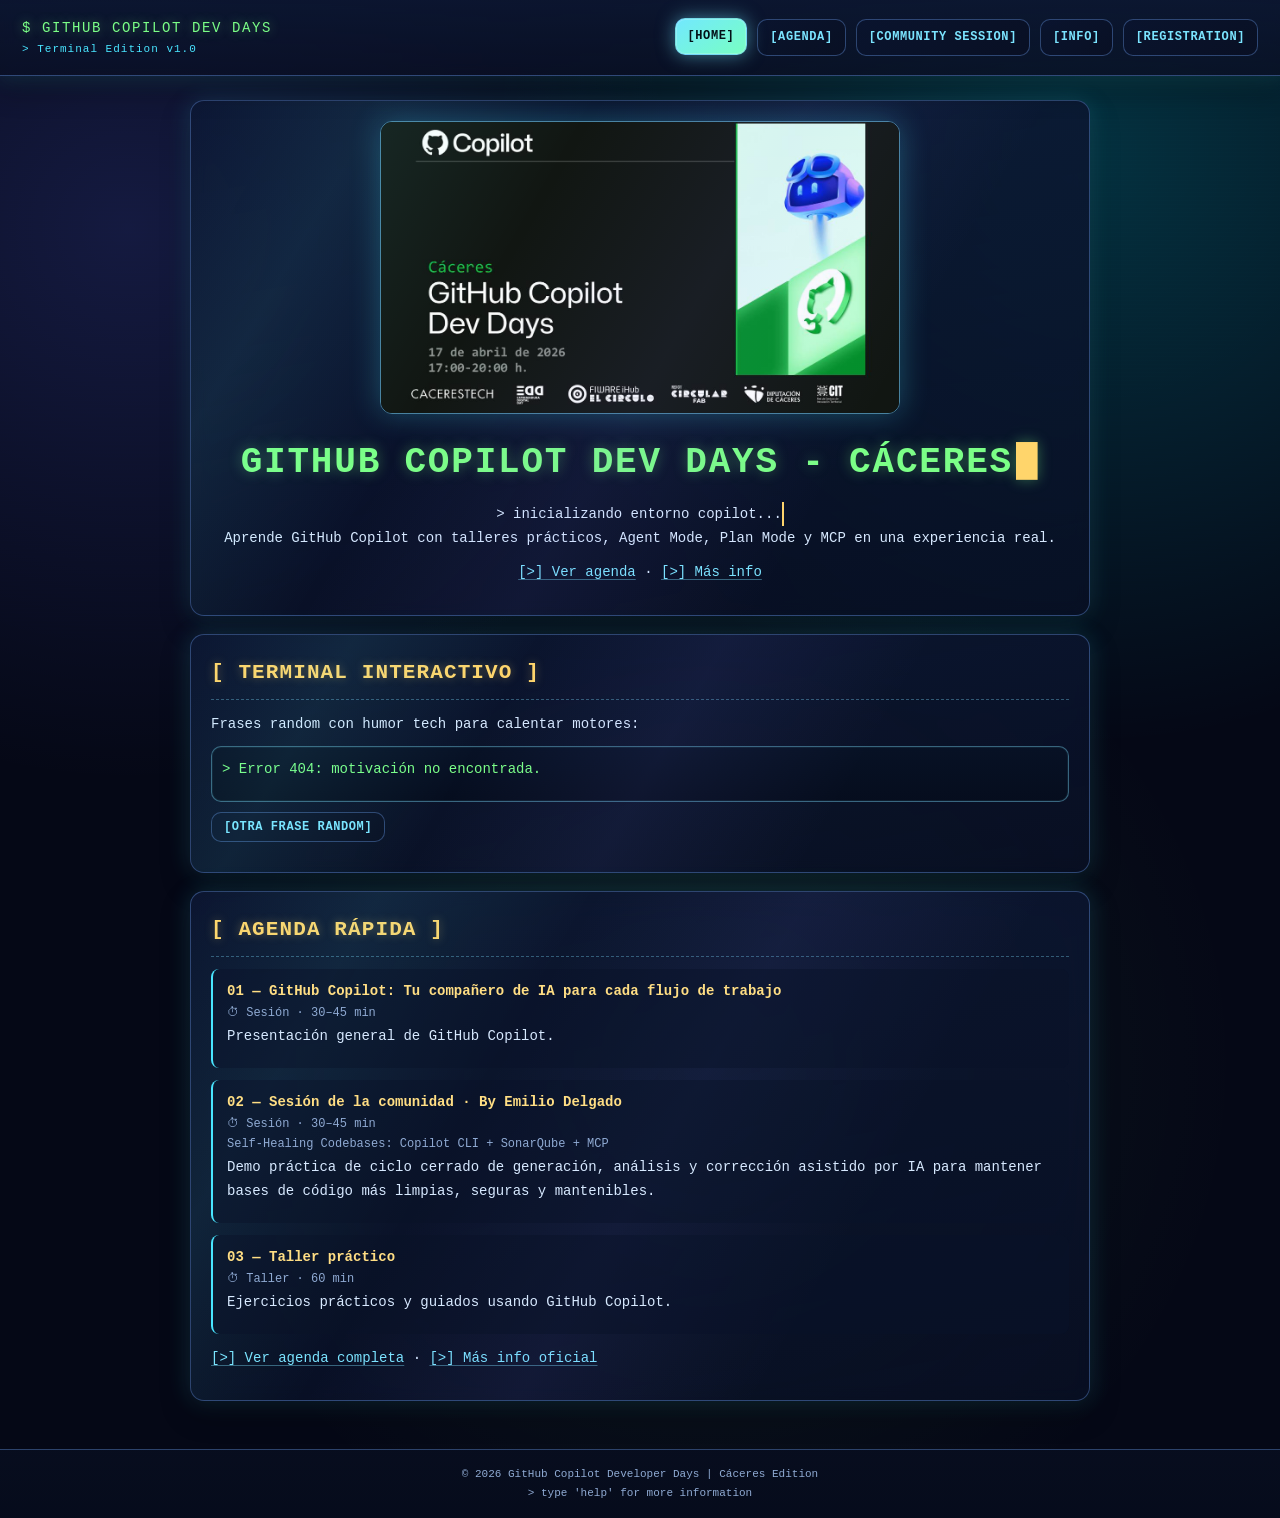
==== index.html @ b08aaf49 "feat: add registration link to navigation in multiple pages Co-authored-by: Copilot <copilot@github." ====
<!DOCTYPE html>
<html lang="es">
<head>
  <meta charset="UTF-8">
  <meta name="viewport" content="width=device-width, initial-scale=1.0">
  <title>GitHub Copilot Developer Days - Terminal Edition</title>
  <link rel="stylesheet" href="css/style.css">
</head>
<body>
  <header>
    <div class="header-brand">
      <div>
        <div class="header-title">$ GITHUB COPILOT DEV DAYS</div>
        <div class="header-subtitle">> Terminal Edition v1.0</div>
      </div>
    </div>
    <nav>
      <a href="index.html">[HOME]</a>
      <a href="pages/agenda.html">[AGENDA]</a>
      <a href="pages/community-session.html">[COMMUNITY SESSION]</a>
      <a href="pages/info.html">[INFO]</a>
      <a href="https://circularfab.es/intranet/detalle_evento/index.php?t=2738" target="_blank" rel="noopener noreferrer">[REGISTRATION]</a>
    </nav>
  </header>

  <main class="home-main">
    <section class="hero-center">
      <img src="logo.jpg" alt="Imagen del evento GitHub Copilot Developer Days" class="event-image" id="home-event-image" title="Haz click para ampliar">
      <div class="terminal-orb" aria-hidden="true"></div>
      <h1 class="hero-title blink-cursor">GITHUB COPILOT DEV DAYS - CÁCERES</h1>
      <p class="typing-line">&gt; inicializando entorno copilot...</p>
      <p>Aprende GitHub Copilot con talleres prácticos, Agent Mode, Plan Mode y MCP en una experiencia real.</p>
      <p><a href="pages/agenda.html">[&gt;] Ver agenda</a> · <a href="pages/info.html">[&gt;] Más info</a></p>
    </section>

    <section class="home-interactive">
      <h2>[ TERMINAL INTERACTIVO ]</h2>
      <p>Frases random con humor tech para calentar motores:</p>
      <div class="terminal-output" id="home-console-output">&gt; cargando chistes del compilador...</div>
      <p class="home-stat"><button id="random-phrase-btn" class="terminal-btn">[OTRA FRASE RANDOM]</button></p>
    </section>

    <section>
      <h2>[ AGENDA RÁPIDA ]</h2>
      <div class="session">
        <div class="session-title">01 — GitHub Copilot: Tu compañero de IA para cada flujo de trabajo</div>
        <div class="session-time">⏱ Sesión · 30–45 min</div>
        <p>Presentación general de GitHub Copilot.</p>
      </div>
      <div class="session" style="margin-top: 12px;">
        <div class="session-title">02 — Sesión de la comunidad · By Emilio Delgado</div>
        <div class="session-time">⏱ Sesión · 30–45 min</div>
        <div class="session-type">Self-Healing Codebases: Copilot CLI + SonarQube + MCP</div>
        <p>
          Demo práctica de ciclo cerrado de generación, análisis y corrección asistido por IA para mantener
          bases de código más limpias, seguras y mantenibles.
        </p>
      </div>
      <div class="session" style="margin-top: 12px;">
        <div class="session-title">03 — Taller práctico</div>
        <div class="session-time">⏱ Taller · 60 min</div>
        <p>Ejercicios prácticos y guiados usando GitHub Copilot.</p>
      </div>
      <p style="margin-top: 12px;">
        <a href="pages/agenda.html">[&gt;] Ver agenda completa</a> ·
        <a href="https://copilot-dev-days.github.io/" target="_blank">[&gt;] Más info oficial</a>
      </p>
    </section>
  </main>

  <footer>
    <div>&copy; 2026 GitHub Copilot Developer Days | Cáceres Edition</div>
    <div>> type 'help' for more information</div>
  </footer>

  <script src="js/script.js"></script>
</body>
</html>
---- css/style.css ----
/* Vibe Coding UI - Neon Glass */

:root {
  --bg-color: #050816;
  --bg-elev: rgba(12, 18, 42, 0.74);
  --panel: rgba(12, 22, 48, 0.7);
  --text-color: #d7e9ff;
  --muted-text: #8faad3;
  --accent-color: #49e5ff;
  --accent-2: #7c7dff;
  --secondary-color: #7bff87;
  --warn-color: #ffd56b;
  --border-color: rgba(115, 170, 255, 0.35);
  --link-color: #7be4ff;
  --link-hover: #9dffb4;
  --shadow-color: rgba(73, 229, 255, 0.35);
}

* {
  margin: 0;
  padding: 0;
  box-sizing: border-box;
}

html,
body {
  min-height: 100%;
  font-family: "Space Mono", "IBM Plex Mono", "Courier New", monospace;
  color: var(--text-color);
  font-size: 14px;
  line-height: 1.72;
  background:
    radial-gradient(circle at 10% 15%, rgba(91, 108, 255, 0.18), transparent 32%),
    radial-gradient(circle at 85% 10%, rgba(0, 238, 255, 0.18), transparent 34%),
    radial-gradient(circle at 55% 70%, rgba(123, 255, 135, 0.08), transparent 42%),
    var(--bg-color);
}

body {
  display: flex;
  flex-direction: column;
  min-height: 100vh;
  overflow-x: hidden;
}

body::before {
  content: "";
  position: fixed;
  inset: 0;
  pointer-events: none;
  background: repeating-linear-gradient(
    to bottom,
    rgba(255, 255, 255, 0.025) 0px,
    rgba(255, 255, 255, 0.025) 1px,
    transparent 2px,
    transparent 4px
  );
  mix-blend-mode: soft-light;
  opacity: 0.38;
  z-index: 0;
}

img {
  max-width: 100%;
  height: auto;
}

header,
main,
footer {
  position: relative;
  z-index: 1;
}

header {
  position: sticky;
  top: 0;
  z-index: 100;
  display: flex;
  justify-content: space-between;
  align-items: center;
  gap: 14px;
  flex-wrap: wrap;
  padding: 16px 22px;
  border-bottom: 1px solid var(--border-color);
  background: linear-gradient(180deg, rgba(12, 22, 48, 0.95), rgba(10, 16, 36, 0.85));
  backdrop-filter: blur(8px) saturate(140%);
  box-shadow: 0 12px 28px rgba(0, 0, 0, 0.35), 0 0 22px rgba(73, 229, 255, 0.25);
}

.header-brand {
  display: flex;
  align-items: center;
  gap: 12px;
}

.header-title {
  color: var(--secondary-color);
  letter-spacing: 1.6px;
  text-transform: uppercase;
  text-shadow: 0 0 12px rgba(123, 255, 135, 0.45);
}

.header-subtitle {
  color: var(--accent-color);
  font-size: 11px;
  letter-spacing: 1px;
}

nav {
  display: flex;
  gap: 10px;
  flex-wrap: wrap;
}

nav a,
.terminal-btn {
  border: 1px solid var(--border-color);
  border-radius: 10px;
  color: var(--link-color);
  background: linear-gradient(145deg, rgba(10, 21, 47, 0.85), rgba(9, 16, 35, 0.85));
  padding: 7px 12px;
  text-decoration: none;
  font-size: 12px;
  font-weight: 700;
  letter-spacing: 0.6px;
  transition: transform 0.2s ease, box-shadow 0.2s ease, background 0.2s ease, color 0.2s ease;
}

nav a:hover,
nav a.active,
.terminal-btn:hover {
  color: #031017;
  background: linear-gradient(145deg, #72e8ff, #78ffc2);
  box-shadow: 0 0 0 1px rgba(255, 255, 255, 0.2) inset, 0 0 18px rgba(114, 232, 255, 0.5);
  transform: translateY(-1px);
}

.terminal-btn {
  cursor: pointer;
  font-family: inherit;
}

main {
  width: min(1120px, 100%);
  margin: 24px auto;
  padding: 0 20px 24px;
  display: grid;
  gap: 18px;
}

section {
  position: relative;
  overflow: hidden;
  border-radius: 14px;
  border: 1px solid var(--border-color);
  background: linear-gradient(170deg, rgba(13, 24, 52, 0.88), rgba(9, 16, 36, 0.78));
  backdrop-filter: blur(8px) saturate(130%);
  box-shadow: 0 12px 30px rgba(0, 0, 0, 0.28), 0 0 24px rgba(73, 229, 255, 0.18);
  padding: 20px;
  transition: transform 0.25s ease, box-shadow 0.25s ease, border-color 0.25s ease;
}

section::before {
  content: "";
  position: absolute;
  inset: 0;
  pointer-events: none;
  background: linear-gradient(
    120deg,
    transparent 0%,
    rgba(96, 248, 255, 0.08) 16%,
    transparent 34%,
    rgba(124, 125, 255, 0.08) 52%,
    transparent 72%
  );
}

section:hover {
  transform: translateY(-2px);
  border-color: rgba(124, 221, 255, 0.62);
  box-shadow: 0 16px 38px rgba(0, 0, 0, 0.3), 0 0 26px rgba(73, 229, 255, 0.24);
}

section h2 {
  color: var(--warn-color);
  text-transform: uppercase;
  letter-spacing: 1.1px;
  margin-bottom: 12px;
  padding-bottom: 8px;
  border-bottom: 1px dashed rgba(124, 221, 255, 0.35);
  text-shadow: 0 0 10px rgba(255, 213, 107, 0.35);
}

section h3 {
  margin: 12px 0 8px;
  color: var(--accent-color);
}

section p {
  margin-bottom: 10px;
  overflow-wrap: break-word;
}

a {
  color: var(--link-color);
  overflow-wrap: break-word;
  text-decoration-color: rgba(123, 228, 255, 0.4);
  text-underline-offset: 3px;
}

a:hover {
  color: var(--link-hover);
}

ul,
ol {
  margin-left: 22px;
}

.ascii-divider {
  text-align: center;
  color: var(--muted-text);
  letter-spacing: 1px;
  font-size: 12px;
  margin: 12px 0;
  animation: glow-pulse 2.4s ease-in-out infinite;
}

.ascii-box {
  border: 1px dashed rgba(124, 221, 255, 0.45);
  border-radius: 12px;
  background: rgba(9, 18, 38, 0.5);
  padding: 12px;
}

.ascii-box-title {
  color: var(--secondary-color);
  margin-bottom: 6px;
}

.session {
  position: relative;
  border-left: 2px solid var(--accent-color);
  padding: 10px 10px 10px 14px;
  border-radius: 8px;
  background: rgba(10, 19, 41, 0.45);
}

.session-title {
  color: #ffde84;
  font-weight: 700;
  overflow-wrap: break-word;
}

.session-time,
.session-speaker,
.session-type {
  color: var(--muted-text);
  font-size: 12px;
}

.speaker-grid {
  margin-top: 14px;
  display: grid;
  gap: 12px;
  grid-template-columns: repeat(auto-fit, minmax(220px, 1fr));
}

.speaker-card {
  position: relative;
  border: 1px solid rgba(124, 221, 255, 0.36);
  border-radius: 12px;
  background: linear-gradient(165deg, rgba(9, 19, 41, 0.75), rgba(8, 15, 34, 0.72));
  padding: 14px;
  box-shadow: inset 0 0 0 1px rgba(124, 221, 255, 0.08);
}

.speaker-avatar {
  display: block;
  width: min(100%, 260px);
  aspect-ratio: 1 / 1;
  object-fit: cover;
  border-radius: 10px;
  border: 1px solid rgba(124, 221, 255, 0.45);
  box-shadow: 0 0 18px rgba(73, 229, 255, 0.2);
  margin-bottom: 10px;
}

.speaker-role {
  display: inline-block;
  font-size: 11px;
  letter-spacing: 0.6px;
  text-transform: uppercase;
  color: var(--accent-color);
  border: 1px solid rgba(124, 221, 255, 0.45);
  border-radius: 999px;
  padding: 2px 10px;
  margin-bottom: 8px;
}

.speaker-name {
  margin: 0 0 6px;
  color: var(--warn-color);
  text-shadow: 0 0 10px rgba(255, 213, 107, 0.18);
}

.speaker-topic {
  margin-bottom: 8px;
  color: var(--secondary-color);
  font-size: 13px;
}

.speaker-bio {
  margin-bottom: 0;
  color: var(--muted-text);
  font-size: 12px;
}

footer {
  margin-top: auto;
  padding: 15px 18px;
  text-align: center;
  font-size: 11px;
  color: var(--muted-text);
  border-top: 1px solid var(--border-color);
  background: linear-gradient(180deg, rgba(8, 14, 31, 0.95), rgba(6, 12, 28, 0.95));
  backdrop-filter: blur(6px);
}

.event-image {
  display: block;
  width: min(520px, 96%);
  margin: 0 auto 18px;
  border: 1px solid rgba(124, 221, 255, 0.55);
  border-radius: 12px;
  box-shadow: 0 0 30px rgba(73, 229, 255, 0.28);
  cursor: zoom-in;
}

.image-lightbox {
  position: fixed;
  inset: 0;
  display: grid;
  place-items: center;
  padding: 24px;
  z-index: 9999;
  background: rgba(3, 8, 20, 0.9);
  backdrop-filter: blur(4px);
}

.image-lightbox img {
  max-width: min(1100px, 92vw);
  max-height: 86vh;
  border-radius: 14px;
  border: 1px solid rgba(124, 221, 255, 0.62);
  box-shadow: 0 0 34px rgba(73, 229, 255, 0.35);
}

.lightbox-open {
  overflow: hidden;
}

/* Home */
.home-main {
  min-height: calc(100vh - 178px);
  display: grid;
  align-content: start;
  justify-items: stretch;
}

.home-main > section,
.home-main > .ascii-divider {
  width: min(900px, 100%);
  margin-inline: auto;
}

.hero-center {
  text-align: center;
}

.hero-title {
  color: var(--secondary-color);
  font-size: clamp(20px, 4.2vw, 36px);
  letter-spacing: 1.8px;
  text-shadow: 0 0 14px rgba(123, 255, 135, 0.36);
}

.terminal-orb {
  display: none;
  width: clamp(120px, 24vw, 198px);
  aspect-ratio: 1;
  margin: 0 auto 18px;
  border-radius: 50%;
  position: relative;
  border: 1px solid rgba(123, 228, 255, 0.6);
  background: radial-gradient(circle at center, rgba(117, 255, 152, 0.06), rgba(73, 229, 255, 0.02));
  box-shadow: 0 0 35px rgba(73, 229, 255, 0.35), inset 0 0 22px rgba(73, 229, 255, 0.22);
  animation: rotate 7.5s linear infinite;
}

.terminal-orb::before,
.terminal-orb::after {
  content: "";
  position: absolute;
  border-radius: 50%;
}

.terminal-orb::before {
  inset: 17%;
  border: 1px solid rgba(123, 255, 135, 0.72);
}

.terminal-orb::after {
  inset: 33%;
  border: 1px solid rgba(255, 213, 107, 0.82);
}

.typing-line {
  width: fit-content;
  max-width: 100%;
  margin: 8px auto 0;
  border-right: 2px solid var(--warn-color);
  white-space: nowrap;
  overflow: hidden;
  animation: typing 3s steps(34, end) 1, blink 0.8s step-end infinite;
}

.blink-cursor::after {
  content: "█";
  margin-left: 3px;
  color: var(--warn-color);
  animation: blink 0.75s step-end infinite;
}

.home-interactive {
  width: min(820px, 100%);
}

.command-buttons {
  display: flex;
  gap: 10px;
  flex-wrap: wrap;
  margin: 10px 0;
}

.command-btn {
  cursor: pointer;
}

.terminal-output {
  margin-top: 8px;
  border: 1px solid rgba(124, 221, 255, 0.42);
  border-radius: 10px;
  padding: 10px;
  min-height: 56px;
  color: var(--secondary-color);
  background: linear-gradient(180deg, rgba(8, 18, 38, 0.92), rgba(6, 13, 30, 0.92));
  box-shadow: inset 0 0 0 1px rgba(114, 232, 255, 0.07);
}

.home-stat {
  margin-top: 10px;
}

@keyframes rotate {
  from { transform: rotate(0deg); }
  to { transform: rotate(360deg); }
}

@keyframes typing {
  from { width: 0; }
  to { width: 34ch; }
}

@keyframes blink {
  50% { border-color: transparent; opacity: 0.36; }
}

@keyframes glow-pulse {
  0%,
  100% { opacity: 0.72; text-shadow: 0 0 0 transparent; }
  50% { opacity: 1; text-shadow: 0 0 16px rgba(73, 229, 255, 0.45); }
}

/* Tablet landscape */
@media (max-width: 1024px) {
  main {
    padding: 0 16px 20px;
  }

  .home-main > section,
  .home-main > .ascii-divider {
    width: 100%;
  }
}

/* Tablet portrait */
@media (max-width: 768px) {
  header {
    flex-direction: column;
    align-items: flex-start;
    padding: 14px;
  }

  nav {
    width: 100%;
  }

  nav a,
  .terminal-btn {
    font-size: 11px;
    padding: 6px 9px;
  }

  .home-main {
    min-height: auto;
  }

  section {
    padding: 16px;
  }

  .event-image {
    width: min(460px, 96%);
  }

  .terminal-orb {
    width: clamp(104px, 34vw, 164px);
  }
}

/* Mobile */
@media (max-width: 480px) {
  html,
  body {
    font-size: 12px;
  }

  main {
    margin: 14px auto;
    padding: 0 10px 16px;
    gap: 12px;
  }

  nav {
    display: grid;
    grid-template-columns: repeat(2, minmax(0, 1fr));
    gap: 8px;
  }

  nav a,
  .terminal-btn {
    text-align: center;
    width: 100%;
  }

  section {
    padding: 14px;
    border-radius: 12px;
  }

  .hero-title {
    letter-spacing: 1px;
    font-size: clamp(1.35rem, 8vw, 1.75rem);
  }

  .terminal-orb {
    width: clamp(90px, 36vw, 138px);
  }

  .typing-line {
    white-space: normal;
    border-right: 0;
    animation: none;
  }

  .event-image {
    width: min(340px, 98%);
  }

  ul,
  ol {
    margin-left: 18px;
  }

  .session {
    padding-left: 10px;
  }
}

/* Very small devices */
@media (max-width: 360px) {
  html,
  body {
    font-size: 11px;
  }

  .header-title {
    font-size: 13px;
    letter-spacing: 1px;
  }

  .header-subtitle {
    font-size: 10px;
  }

  nav {
    grid-template-columns: 1fr;
  }

  section {
    padding: 12px;
  }

  .hero-title {
    font-size: 1.2rem;
  }
}

@media (prefers-reduced-motion: reduce) {
  *,
  *::before,
  *::after {
    animation: none !important;
    transition: none !important;
  }
}
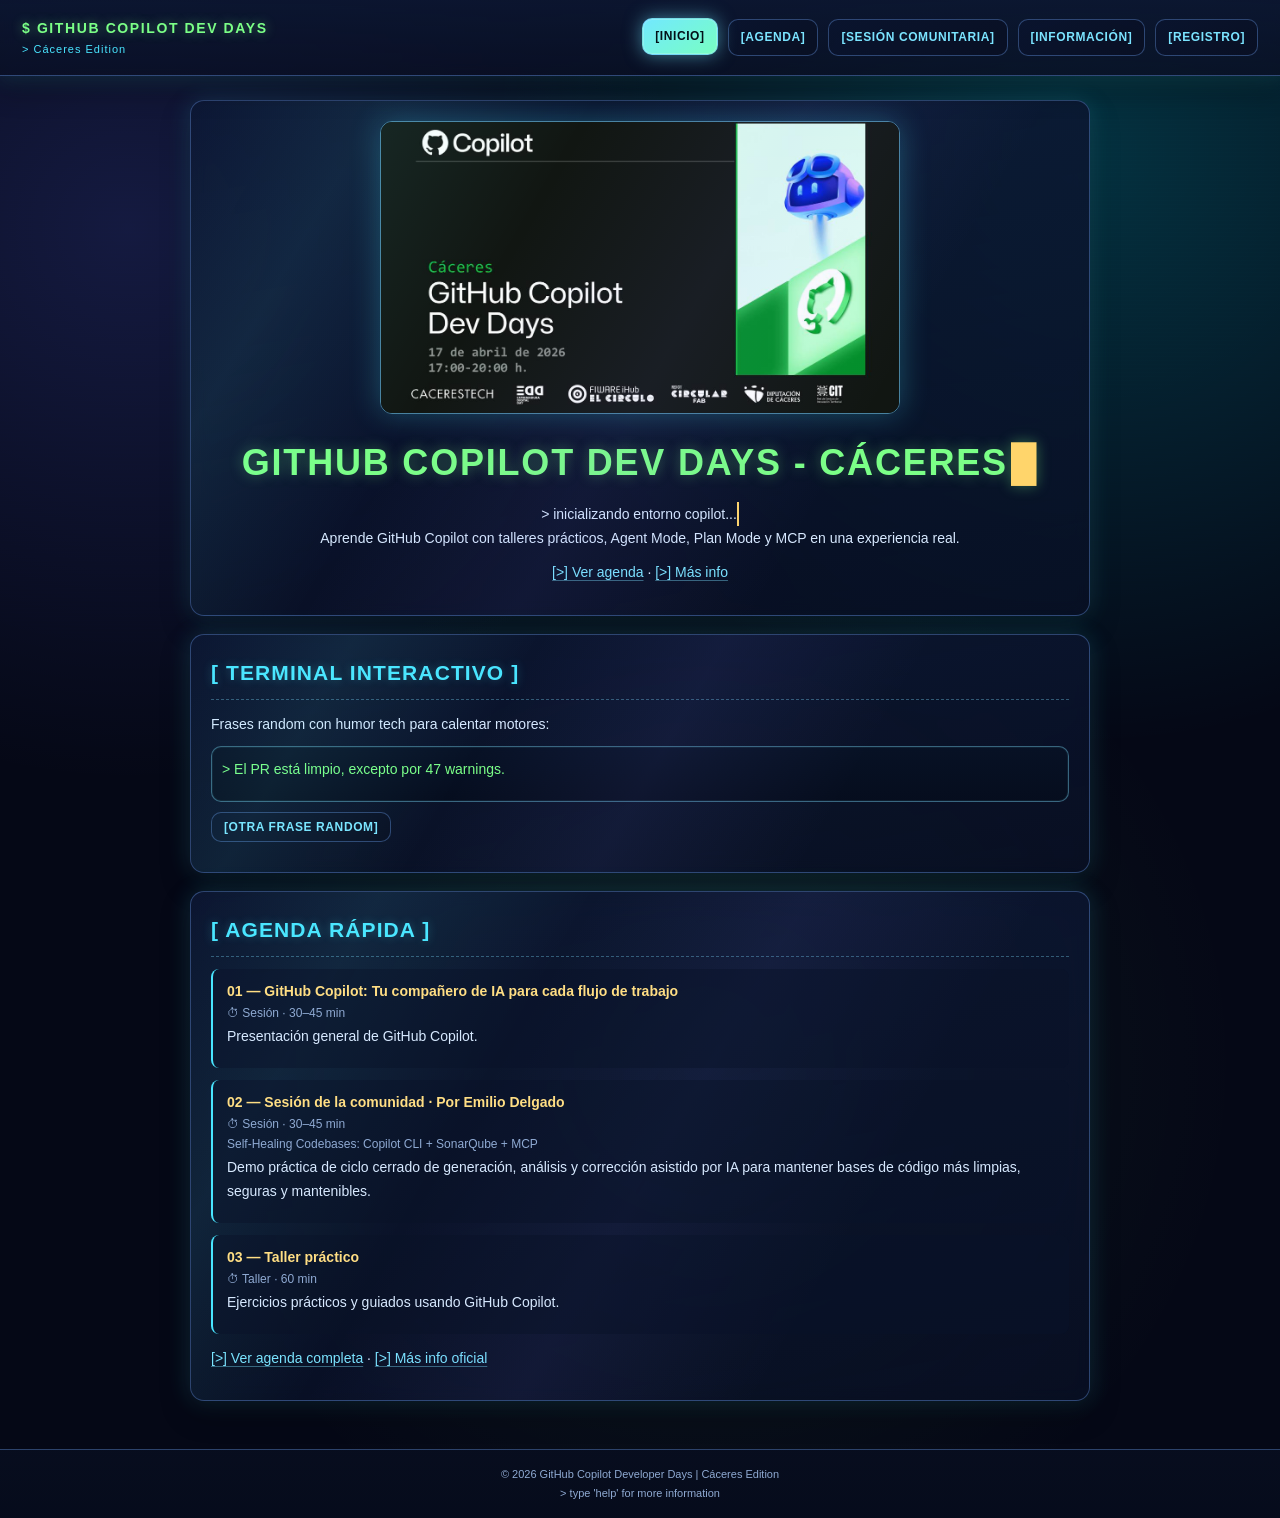
==== commit 792c38d0: "feat: update UI for Cáceres Edition with improved navigation and responsive design Co-authored-by: C" ====
--- a/index.html
+++ b/index.html
@@ -3,7 +3,7 @@
 <head>
   <meta charset="UTF-8">
   <meta name="viewport" content="width=device-width, initial-scale=1.0">
-  <title>GitHub Copilot Developer Days - Terminal Edition</title>
+  <title>GitHub Copilot Developer Days - Edición Cáceres</title>
   <link rel="stylesheet" href="css/style.css">
 </head>
 <body>
@@ -11,15 +11,16 @@
     <div class="header-brand">
       <div>
         <div class="header-title">$ GITHUB COPILOT DEV DAYS</div>
-        <div class="header-subtitle">> Terminal Edition v1.0</div>
+        <div class="header-subtitle">> Cáceres Edition</div>
       </div>
     </div>
-    <nav>
-      <a href="index.html">[HOME]</a>
+    <button class="header-menu-toggle" type="button" aria-controls="site-nav" aria-expanded="false" aria-label="Abrir menú">☰</button>
+    <nav id="site-nav" class="site-nav">
+      <a href="index.html">[INICIO]</a>
       <a href="pages/agenda.html">[AGENDA]</a>
-      <a href="pages/community-session.html">[COMMUNITY SESSION]</a>
-      <a href="pages/info.html">[INFO]</a>
-      <a href="https://circularfab.es/intranet/detalle_evento/index.php?t=2738" target="_blank" rel="noopener noreferrer">[REGISTRATION]</a>
+      <a href="pages/community-session.html">[SESIÓN COMUNITARIA]</a>
+      <a href="pages/info.html">[INFORMACIÓN]</a>
+      <a href="pages/info.html#registration">[REGISTRO]</a>
     </nav>
   </header>
 
@@ -48,7 +49,7 @@
         <p>Presentación general de GitHub Copilot.</p>
       </div>
       <div class="session" style="margin-top: 12px;">
-        <div class="session-title">02 — Sesión de la comunidad · By Emilio Delgado</div>
+        <div class="session-title">02 — Sesión de la comunidad · Por Emilio Delgado</div>
         <div class="session-time">⏱ Sesión · 30–45 min</div>
         <div class="session-type">Self-Healing Codebases: Copilot CLI + SonarQube + MCP</div>
         <p>
--- a/css/style.css
+++ b/css/style.css
@@ -14,6 +14,8 @@
   --link-color: #7be4ff;
   --link-hover: #9dffb4;
   --shadow-color: rgba(73, 229, 255, 0.35);
+  --font-body: "Inter", "Segoe UI", Roboto, Helvetica, Arial, sans-serif;
+  --font-display: "Space Grotesk", "Inter", "Segoe UI", Roboto, Helvetica, Arial, sans-serif;
 }
 
 * {
@@ -25,7 +27,7 @@
 html,
 body {
   min-height: 100%;
-  font-family: "Space Mono", "IBM Plex Mono", "Courier New", monospace;
+  font-family: var(--font-body);
   color: var(--text-color);
   font-size: 14px;
   line-height: 1.72;
@@ -92,9 +94,12 @@
   display: flex;
   align-items: center;
   gap: 12px;
+  min-width: 0;
 }
 
 .header-title {
+  font-family: var(--font-display);
+  font-weight: 700;
   color: var(--secondary-color);
   letter-spacing: 1.6px;
   text-transform: uppercase;
@@ -102,9 +107,31 @@
 }
 
 .header-subtitle {
+  font-family: var(--font-body);
   color: var(--accent-color);
   font-size: 11px;
   letter-spacing: 1px;
+}
+
+.header-menu-toggle {
+  display: none;
+  align-items: center;
+  justify-content: center;
+  width: 42px;
+  height: 42px;
+  border: 1px solid var(--border-color);
+  border-radius: 12px;
+  background: linear-gradient(145deg, rgba(10, 21, 47, 0.9), rgba(9, 16, 35, 0.9));
+  color: var(--text-color);
+  font: inherit;
+  font-size: 18px;
+  cursor: pointer;
+  box-shadow: inset 0 0 0 1px rgba(124, 221, 255, 0.08);
+}
+
+.header-menu-toggle:hover {
+  color: var(--secondary-color);
+  border-color: rgba(124, 221, 255, 0.6);
 }
 
 nav {
@@ -113,8 +140,17 @@
   flex-wrap: wrap;
 }
 
+.site-nav {
+  min-width: 0;
+}
+
+.site-nav[hidden] {
+  display: none !important;
+}
+
 nav a,
 .terminal-btn {
+  font-family: var(--font-display);
   border: 1px solid var(--border-color);
   border-radius: 10px;
   color: var(--link-color);
@@ -183,16 +219,18 @@
 }
 
 section h2 {
-  color: var(--warn-color);
+  font-family: var(--font-display);
+  color: var(--accent-color);
   text-transform: uppercase;
   letter-spacing: 1.1px;
   margin-bottom: 12px;
   padding-bottom: 8px;
   border-bottom: 1px dashed rgba(124, 221, 255, 0.35);
-  text-shadow: 0 0 10px rgba(255, 213, 107, 0.35);
+  text-shadow: 0 0 10px rgba(73, 229, 255, 0.28);
 }
 
 section h3 {
+  font-family: var(--font-display);
   margin: 12px 0 8px;
   color: var(--accent-color);
 }
@@ -235,6 +273,7 @@
 }
 
 .ascii-box-title {
+  font-family: var(--font-display);
   color: var(--secondary-color);
   margin-bottom: 6px;
 }
@@ -248,6 +287,7 @@
 }
 
 .session-title {
+  font-family: var(--font-display);
   color: #ffde84;
   font-weight: 700;
   overflow-wrap: break-word;
@@ -289,6 +329,7 @@
 
 .speaker-role {
   display: inline-block;
+  font-family: var(--font-display);
   font-size: 11px;
   letter-spacing: 0.6px;
   text-transform: uppercase;
@@ -300,12 +341,14 @@
 }
 
 .speaker-name {
+  font-family: var(--font-display);
   margin: 0 0 6px;
   color: var(--warn-color);
   text-shadow: 0 0 10px rgba(255, 213, 107, 0.18);
 }
 
 .speaker-topic {
+  font-family: var(--font-display);
   margin-bottom: 8px;
   color: var(--secondary-color);
   font-size: 13px;
@@ -359,6 +402,51 @@
 
 .lightbox-open {
   overflow: hidden;
+}
+
+body.mobile-nav header {
+  flex-direction: row;
+  align-items: center;
+  padding: 10px 12px;
+  gap: 10px;
+}
+
+body.mobile-nav .header-menu-toggle {
+  display: inline-flex;
+}
+
+body.mobile-nav .site-nav {
+  display: none;
+  width: 100%;
+  flex-direction: column;
+  gap: 8px;
+  padding-top: 2px;
+}
+
+body.mobile-nav header.menu-open .site-nav {
+  display: flex;
+}
+
+body.mobile-nav nav a,
+body.mobile-nav .terminal-btn {
+  font-size: 11px;
+  padding: 6px 9px;
+}
+
+body.mobile-nav .home-main {
+  min-height: auto;
+}
+
+body.mobile-nav section {
+  padding: 16px;
+}
+
+body.mobile-nav .event-image {
+  width: min(460px, 96%);
+}
+
+body.mobile-nav .terminal-orb {
+  width: clamp(104px, 34vw, 164px);
 }
 
 /* Home */
@@ -417,6 +505,7 @@
 }
 
 .typing-line {
+  font-family: var(--font-display);
   width: fit-content;
   max-width: 100%;
   margin: 8px auto 0;
@@ -497,36 +586,17 @@
 
 /* Tablet portrait */
 @media (max-width: 768px) {
-  header {
-    flex-direction: column;
+  .header-title {
+    font-size: 13px;
+    letter-spacing: 1px;
+  }
+
+  .header-subtitle {
+    font-size: 10px;
+  }
+
+  body.mobile-nav .header-brand {
     align-items: flex-start;
-    padding: 14px;
-  }
-
-  nav {
-    width: 100%;
-  }
-
-  nav a,
-  .terminal-btn {
-    font-size: 11px;
-    padding: 6px 9px;
-  }
-
-  .home-main {
-    min-height: auto;
-  }
-
-  section {
-    padding: 16px;
-  }
-
-  .event-image {
-    width: min(460px, 96%);
-  }
-
-  .terminal-orb {
-    width: clamp(104px, 34vw, 164px);
   }
 }
 
@@ -543,12 +613,6 @@
     gap: 12px;
   }
 
-  nav {
-    display: grid;
-    grid-template-columns: repeat(2, minmax(0, 1fr));
-    gap: 8px;
-  }
-
   nav a,
   .terminal-btn {
     text-align: center;
@@ -591,24 +655,6 @@
 
 /* Very small devices */
 @media (max-width: 360px) {
-  html,
-  body {
-    font-size: 11px;
-  }
-
-  .header-title {
-    font-size: 13px;
-    letter-spacing: 1px;
-  }
-
-  .header-subtitle {
-    font-size: 10px;
-  }
-
-  nav {
-    grid-template-columns: 1fr;
-  }
-
   section {
     padding: 12px;
   }
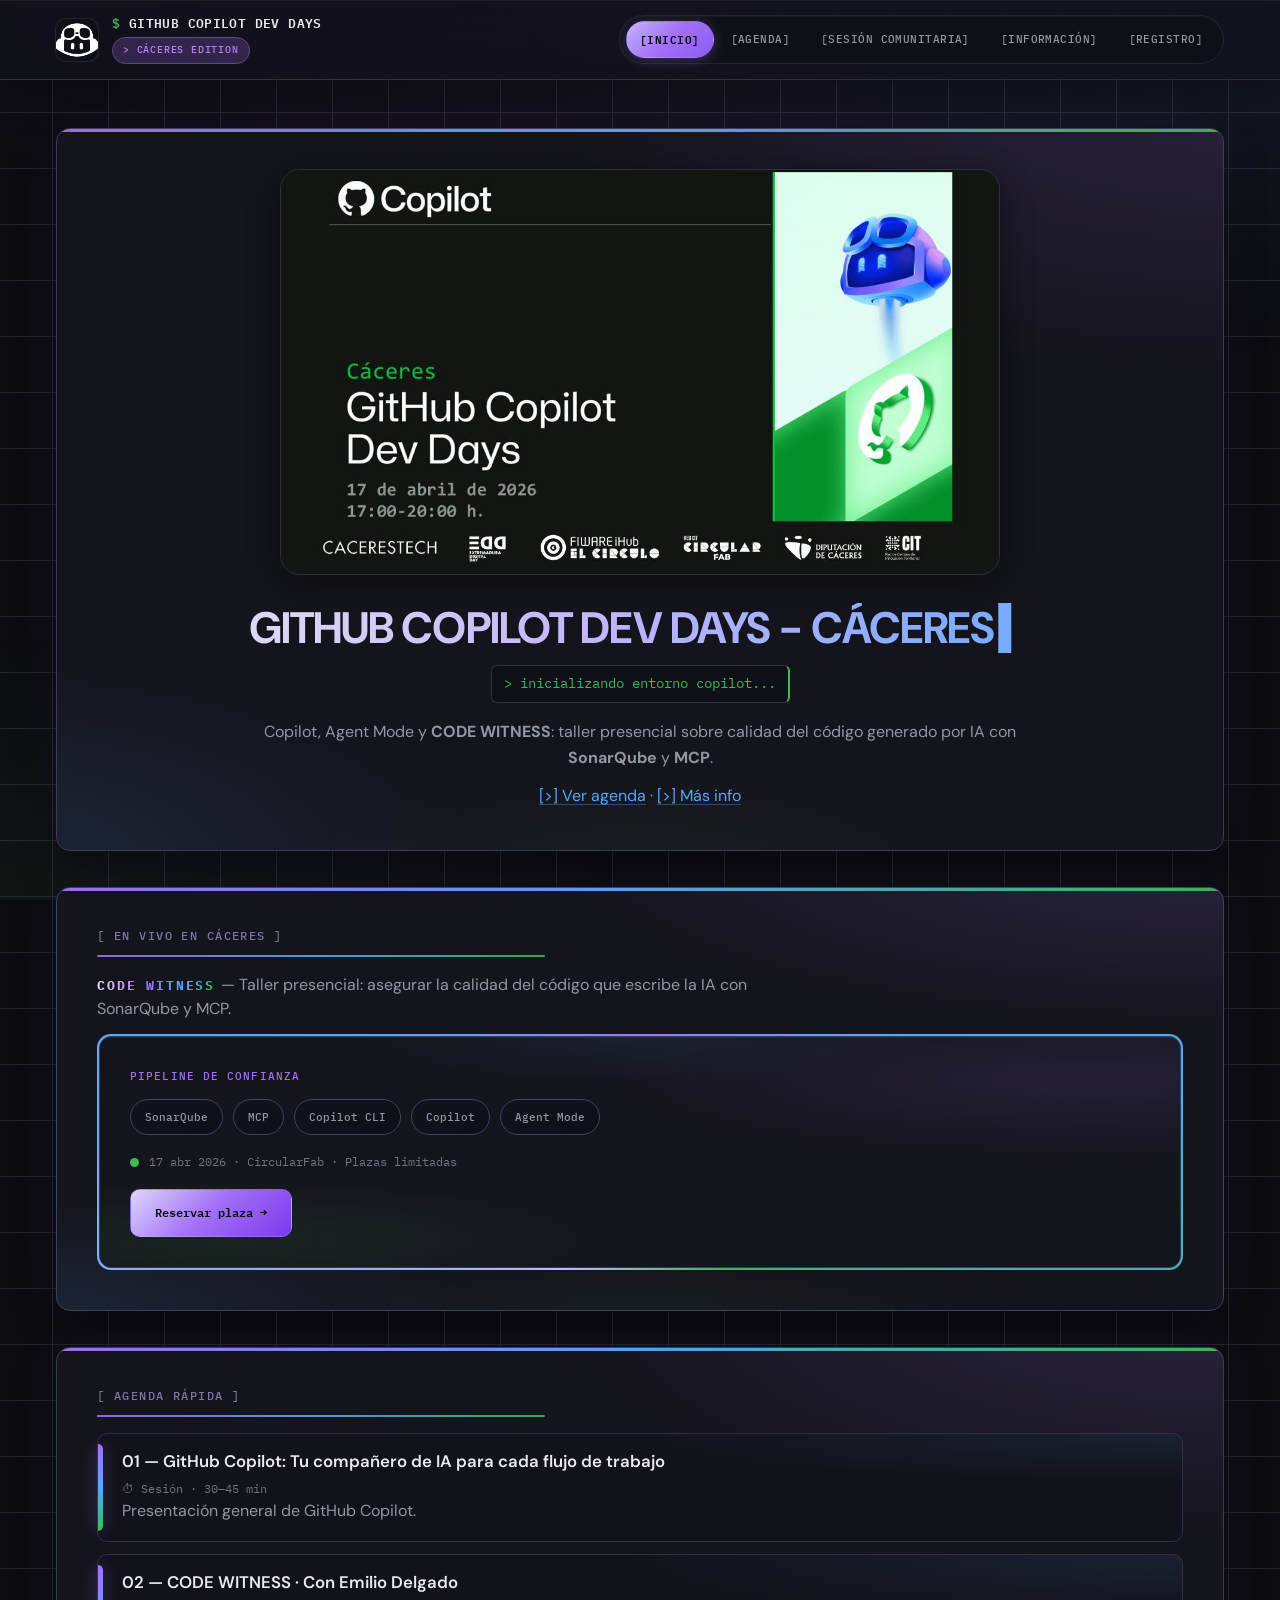
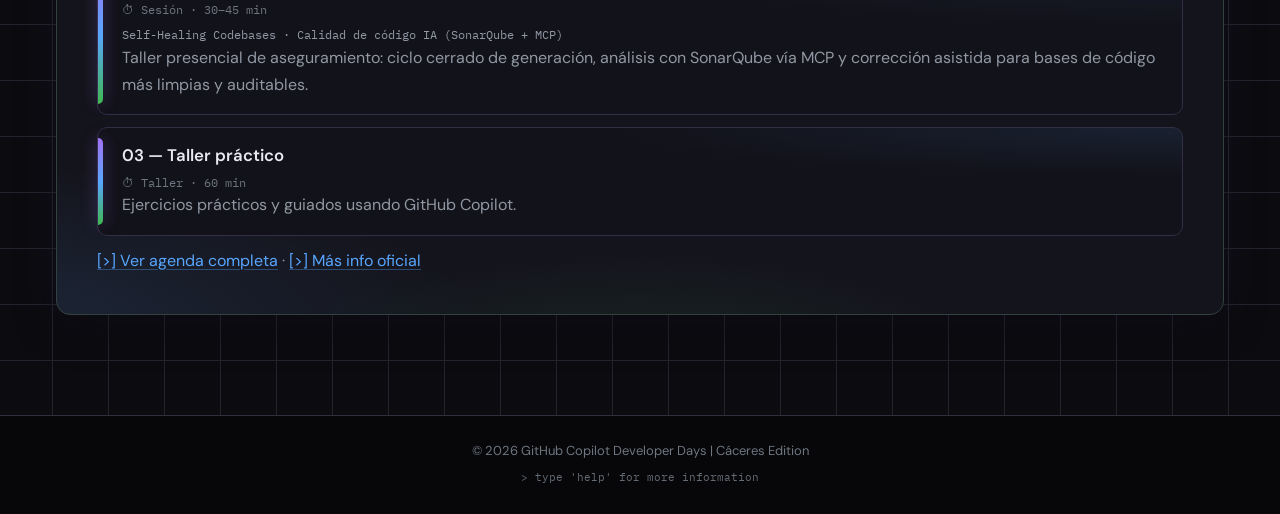
==== commit d283fa6c: "feat: enhance event details and UI for CODE WITNESS sessions - Updated index.html, agenda.html, and " ====
--- a/index.html
+++ b/index.html
@@ -6,9 +6,17 @@
   <title>GitHub Copilot Developer Days - Edición Cáceres</title>
   <link rel="stylesheet" href="css/style.css">
 </head>
-<body>
+<body class="page-home">
   <header>
     <div class="header-brand">
+      <img
+        class="header-brand-logo"
+        src="assets/github-copilot-header.png"
+        alt="GitHub Copilot"
+        width="42"
+        height="42"
+        decoding="async"
+      >
       <div>
         <div class="header-title">$ GITHUB COPILOT DEV DAYS</div>
         <div class="header-subtitle">> Cáceres Edition</div>
@@ -27,18 +35,37 @@
   <main class="home-main">
     <section class="hero-center">
       <img src="logo.jpg" alt="Imagen del evento GitHub Copilot Developer Days" class="event-image" id="home-event-image" title="Haz click para ampliar">
-      <div class="terminal-orb" aria-hidden="true"></div>
       <h1 class="hero-title blink-cursor">GITHUB COPILOT DEV DAYS - CÁCERES</h1>
       <p class="typing-line">&gt; inicializando entorno copilot...</p>
-      <p>Aprende GitHub Copilot con talleres prácticos, Agent Mode, Plan Mode y MCP en una experiencia real.</p>
+      <p>
+        Copilot, Agent Mode y <strong>CODE WITNESS</strong>: taller presencial sobre calidad del código generado por IA
+        con <strong>SonarQube</strong> y <strong>MCP</strong>.
+      </p>
       <p><a href="pages/agenda.html">[&gt;] Ver agenda</a> · <a href="pages/info.html">[&gt;] Más info</a></p>
     </section>
 
-    <section class="home-interactive">
-      <h2>[ TERMINAL INTERACTIVO ]</h2>
-      <p>Frases random con humor tech para calentar motores:</p>
-      <div class="terminal-output" id="home-console-output">&gt; cargando chistes del compilador...</div>
-      <p class="home-stat"><button id="random-phrase-btn" class="terminal-btn">[OTRA FRASE RANDOM]</button></p>
+    <section class="home-interactive home-spotlight" aria-label="Destacados del evento">
+      <h2>[ EN VIVO EN CÁCERES ]</h2>
+      <p class="spotlight-lead">
+        <span class="spotlight-brand">CODE WITNESS</span> — Taller presencial: asegurar la calidad del código que escribe la IA con SonarQube y MCP.
+      </p>
+      <div class="spotlight-frame">
+        <div class="spotlight-inner">
+          <p class="spotlight-kicker">Pipeline de confianza</p>
+          <div class="spotlight-chips" role="list">
+            <span class="spotlight-chip" role="listitem">SonarQube</span>
+            <span class="spotlight-chip" role="listitem">MCP</span>
+            <span class="spotlight-chip" role="listitem">Copilot CLI</span>
+            <span class="spotlight-chip" role="listitem">Copilot</span>
+            <span class="spotlight-chip" role="listitem">Agent Mode</span>
+          </div>
+          <p class="spotlight-meta">
+            <span class="spotlight-pulse" aria-hidden="true"></span>
+            17 abr 2026 · CircularFab · Plazas limitadas
+          </p>
+          <a class="spotlight-cta" href="pages/info.html#registration">Reservar plaza →</a>
+        </div>
+      </div>
     </section>
 
     <section>
@@ -49,12 +76,12 @@
         <p>Presentación general de GitHub Copilot.</p>
       </div>
       <div class="session" style="margin-top: 12px;">
-        <div class="session-title">02 — Sesión de la comunidad · Por Emilio Delgado</div>
+        <div class="session-title">02 — CODE WITNESS · Con Emilio Delgado</div>
         <div class="session-time">⏱ Sesión · 30–45 min</div>
-        <div class="session-type">Self-Healing Codebases: Copilot CLI + SonarQube + MCP</div>
+        <div class="session-type">Self-Healing Codebases · Calidad de código IA (SonarQube + MCP)</div>
         <p>
-          Demo práctica de ciclo cerrado de generación, análisis y corrección asistido por IA para mantener
-          bases de código más limpias, seguras y mantenibles.
+          Taller presencial de aseguramiento: ciclo cerrado de generación, análisis con SonarQube vía MCP y
+          corrección asistida para bases de código más limpias y auditables.
         </p>
       </div>
       <div class="session" style="margin-top: 12px;">
--- a/css/style.css
+++ b/css/style.css
@@ -1,41 +1,88 @@
-/* Vibe Coding UI - Neon Glass */
+/* GitHub Copilot Dev Days — tema "Studio" (rediseño completo) */
+
+@import url("https://fonts.googleapis.com/css2?family=DM+Sans:ital,opsz,wght@0,9..40,400;0,9..40,500;0,9..40,600;0,9..40,700;1,9..40,400&family=IBM+Plex+Mono:wght@400;500&display=swap");
 
 :root {
-  --bg-color: #050816;
-  --bg-elev: rgba(12, 18, 42, 0.74);
-  --panel: rgba(12, 22, 48, 0.7);
-  --text-color: #d7e9ff;
-  --muted-text: #8faad3;
-  --accent-color: #49e5ff;
-  --accent-2: #7c7dff;
-  --secondary-color: #7bff87;
-  --warn-color: #ffd56b;
-  --border-color: rgba(115, 170, 255, 0.35);
-  --link-color: #7be4ff;
-  --link-hover: #9dffb4;
-  --shadow-color: rgba(73, 229, 255, 0.35);
-  --font-body: "Inter", "Segoe UI", Roboto, Helvetica, Arial, sans-serif;
-  --font-display: "Space Grotesk", "Inter", "Segoe UI", Roboto, Helvetica, Arial, sans-serif;
-}
-
-* {
+  color-scheme: dark;
+
+  --bg-deep: #070709;
+  --bg-base: #0c0c10;
+  --bg-raised: #12121a;
+  --bg-card: #14141c;
+  --bg-input: #0d1117;
+
+  --border-subtle: #24242e;
+  --border-default: #30303c;
+  --border-strong: #3d3d4a;
+
+  --text: #e8eaef;
+  --text-muted: #9198a3;
+  --text-dim: #6e7681;
+
+  --accent: #a371f7;
+  --accent-hover: #b87fff;
+  --accent-muted: rgba(163, 113, 247, 0.22);
+
+  --blue: #58a6ff;
+  --blue-muted: rgba(88, 166, 255, 0.18);
+
+  --green: #3fb950;
+  --green-muted: rgba(63, 185, 80, 0.16);
+
+  --amber: #d29922;
+
+  --link-color: var(--blue);
+  --link-hover: #79c0ff;
+
+  --focus: #58a6ff;
+  --header-h: 80px;
+
+  --font-sans: "DM Sans", system-ui, -apple-system, "Segoe UI", Roboto, sans-serif;
+  --font-mono: "IBM Plex Mono", ui-monospace, "SF Mono", Menlo, Consolas, monospace;
+
+  --r-sm: 6px;
+  --r-md: 10px;
+  --r-lg: 14px;
+  --r-xl: 20px;
+
+  --ease: cubic-bezier(0.25, 0.46, 0.45, 0.94);
+  --layout-max: 1320px;
+  --layout-pad-x: clamp(20px, 5vw, 56px);
+}
+
+*,
+*::before,
+*::after {
   margin: 0;
   padding: 0;
   box-sizing: border-box;
 }
 
+html {
+  scroll-behavior: smooth;
+}
+
+@media (prefers-reduced-motion: reduce) {
+  html {
+    scroll-behavior: auto;
+  }
+}
+
 html,
 body {
   min-height: 100%;
-  font-family: var(--font-body);
-  color: var(--text-color);
-  font-size: 14px;
-  line-height: 1.72;
-  background:
-    radial-gradient(circle at 10% 15%, rgba(91, 108, 255, 0.18), transparent 32%),
-    radial-gradient(circle at 85% 10%, rgba(0, 238, 255, 0.18), transparent 34%),
-    radial-gradient(circle at 55% 70%, rgba(123, 255, 135, 0.08), transparent 42%),
-    var(--bg-color);
+  font-family: var(--font-sans);
+  font-size: 16px;
+  line-height: 1.65;
+  color: var(--text);
+  -webkit-font-smoothing: antialiased;
+  text-rendering: optimizeLegibility;
+  background-color: var(--bg-base);
+  background-image:
+    linear-gradient(var(--border-subtle) 1px, transparent 1px),
+    linear-gradient(90deg, var(--border-subtle) 1px, transparent 1px);
+  background-size: 56px 56px;
+  background-position: center top;
 }
 
 body {
@@ -50,16 +97,16 @@
   position: fixed;
   inset: 0;
   pointer-events: none;
-  background: repeating-linear-gradient(
-    to bottom,
-    rgba(255, 255, 255, 0.025) 0px,
-    rgba(255, 255, 255, 0.025) 1px,
-    transparent 2px,
-    transparent 4px
-  );
-  mix-blend-mode: soft-light;
-  opacity: 0.38;
   z-index: 0;
+  background:
+    radial-gradient(ellipse 80% 50% at 50% -20%, rgba(163, 113, 247, 0.14), transparent),
+    radial-gradient(ellipse 60% 40% at 100% 0%, rgba(88, 166, 255, 0.08), transparent),
+    radial-gradient(ellipse 50% 30% at 0% 100%, rgba(63, 185, 80, 0.06), transparent);
+}
+
+::selection {
+  background: rgba(163, 113, 247, 0.35);
+  color: #fff;
 }
 
 img {
@@ -74,311 +121,628 @@
   z-index: 1;
 }
 
+/* ——— Header ——— */
 header {
   position: sticky;
   top: 0;
   z-index: 100;
+  display: grid;
+  grid-template-columns: minmax(0, 1fr) auto;
+  align-items: center;
+  column-gap: clamp(14px, 3vw, 28px);
+  row-gap: 12px;
+  min-height: var(--header-h);
+  padding: 12px var(--layout-pad-x);
+  border-bottom: 1px solid var(--border-default);
+  background: rgba(18, 18, 26, 0.78);
+  background: color-mix(in srgb, var(--bg-raised) 82%, transparent);
+  backdrop-filter: blur(18px) saturate(160%);
+  -webkit-backdrop-filter: blur(18px) saturate(160%);
+  box-shadow:
+    0 1px 0 rgba(255, 255, 255, 0.05) inset,
+    0 12px 40px rgba(0, 0, 0, 0.35);
+}
+
+.header-brand {
+  grid-column: 1;
+  grid-row: 1;
   display: flex;
-  justify-content: space-between;
   align-items: center;
   gap: 14px;
-  flex-wrap: wrap;
-  padding: 16px 22px;
-  border-bottom: 1px solid var(--border-color);
-  background: linear-gradient(180deg, rgba(12, 22, 48, 0.95), rgba(10, 16, 36, 0.85));
-  backdrop-filter: blur(8px) saturate(140%);
-  box-shadow: 0 12px 28px rgba(0, 0, 0, 0.35), 0 0 22px rgba(73, 229, 255, 0.25);
-}
-
-.header-brand {
+  min-width: 0;
+}
+
+.header-brand-logo {
+  flex-shrink: 0;
+  width: 42px;
+  height: 42px;
+  object-fit: contain;
+  border-radius: var(--r-md);
+  box-shadow: 0 0 0 1px var(--border-subtle);
+  background: var(--bg-input);
+}
+
+.header-brand > div,
+.header-brand-text {
+  min-width: 0;
   display: flex;
+  flex-direction: column;
+  align-items: flex-start;
+  gap: 6px;
+}
+
+.header-title {
+  font-family: var(--font-mono);
+  font-size: clamp(11px, 2.2vw, 13px);
+  font-weight: 600;
+  letter-spacing: 0.03em;
+  line-height: 1.25;
+  color: var(--text);
+}
+
+.header-title::first-letter {
+  color: var(--green);
+}
+
+.header-subtitle {
+  display: inline-flex;
   align-items: center;
-  gap: 12px;
-  min-width: 0;
-}
-
-.header-title {
-  font-family: var(--font-display);
-  font-weight: 700;
-  color: var(--secondary-color);
-  letter-spacing: 1.6px;
+  font-family: var(--font-mono);
+  font-size: 10px;
+  font-weight: 500;
+  letter-spacing: 0.08em;
   text-transform: uppercase;
-  text-shadow: 0 0 12px rgba(123, 255, 135, 0.45);
-}
-
-.header-subtitle {
-  font-family: var(--font-body);
-  color: var(--accent-color);
-  font-size: 11px;
-  letter-spacing: 1px;
+  color: var(--accent-hover);
+  padding: 4px 10px;
+  border-radius: 999px;
+  background: var(--accent-muted);
+  border: 1px solid color-mix(in srgb, var(--accent) 38%, var(--border-default));
 }
 
 .header-menu-toggle {
   display: none;
+  grid-column: 2;
+  grid-row: 1;
+  justify-self: end;
   align-items: center;
   justify-content: center;
-  width: 42px;
-  height: 42px;
-  border: 1px solid var(--border-color);
-  border-radius: 12px;
-  background: linear-gradient(145deg, rgba(10, 21, 47, 0.9), rgba(9, 16, 35, 0.9));
-  color: var(--text-color);
+  width: 44px;
+  height: 44px;
+  border: 1px solid var(--border-default);
+  border-radius: var(--r-md);
+  background: var(--bg-input);
+  color: var(--text-muted);
   font: inherit;
   font-size: 18px;
+  line-height: 1;
   cursor: pointer;
-  box-shadow: inset 0 0 0 1px rgba(124, 221, 255, 0.08);
-}
-
-.header-menu-toggle:hover {
-  color: var(--secondary-color);
-  border-color: rgba(124, 221, 255, 0.6);
-}
-
-nav {
+  transition: border-color 0.2s var(--ease), background 0.2s var(--ease), color 0.2s var(--ease), box-shadow 0.2s var(--ease);
+}
+
+.header-menu-toggle[aria-expanded="true"] {
+  border-color: var(--accent);
+  background: var(--accent-muted);
+  color: var(--accent-hover);
+  box-shadow: 0 0 0 1px color-mix(in srgb, var(--accent) 35%, transparent);
+}
+
+@media (hover: hover) and (pointer: fine) {
+  .header-menu-toggle:hover {
+    border-color: var(--accent);
+    color: var(--accent-hover);
+  }
+}
+
+.header-menu-toggle:focus-visible,
+a:focus-visible,
+button:focus-visible,
+.terminal-btn:focus-visible,
+.site-nav a:focus-visible {
+  outline: 2px solid var(--focus);
+  outline-offset: 3px;
+}
+
+.site-nav a:focus-visible,
+.terminal-btn:focus-visible {
+  border-radius: var(--r-sm);
+}
+
+.event-image:focus-visible {
+  outline: 2px solid var(--focus);
+  outline-offset: 4px;
+  border-radius: var(--r-lg);
+}
+
+.site-nav {
+  grid-column: 2;
+  grid-row: 1;
+  justify-self: end;
   display: flex;
-  gap: 10px;
   flex-wrap: wrap;
-}
-
-.site-nav {
+  align-items: center;
+  gap: 3px;
   min-width: 0;
+  max-width: min(960px, 100%);
+  padding: 5px 6px;
+  border-radius: 999px;
+  background: var(--bg-input);
+  border: 1px solid var(--border-subtle);
+  box-shadow: inset 0 1px 0 rgba(255, 255, 255, 0.04);
 }
 
 .site-nav[hidden] {
   display: none !important;
 }
 
-nav a,
+.site-nav a,
 .terminal-btn {
-  font-family: var(--font-display);
-  border: 1px solid var(--border-color);
-  border-radius: 10px;
-  color: var(--link-color);
-  background: linear-gradient(145deg, rgba(10, 21, 47, 0.85), rgba(9, 16, 35, 0.85));
-  padding: 7px 12px;
+  font-family: var(--font-mono);
+  font-size: 11px;
+  font-weight: 500;
+  letter-spacing: 0.04em;
   text-decoration: none;
-  font-size: 12px;
-  font-weight: 700;
-  letter-spacing: 0.6px;
-  transition: transform 0.2s ease, box-shadow 0.2s ease, background 0.2s ease, color 0.2s ease;
-}
-
-nav a:hover,
-nav a.active,
-.terminal-btn:hover {
-  color: #031017;
-  background: linear-gradient(145deg, #72e8ff, #78ffc2);
-  box-shadow: 0 0 0 1px rgba(255, 255, 255, 0.2) inset, 0 0 18px rgba(114, 232, 255, 0.5);
-  transform: translateY(-1px);
+  color: var(--text-muted);
+  padding: 8px 13px;
+  border-radius: 999px;
+  border: 1px solid transparent;
+  background: transparent;
+  transition:
+    color 0.2s var(--ease),
+    border-color 0.2s var(--ease),
+    background 0.2s var(--ease),
+    transform 0.2s var(--ease),
+    box-shadow 0.2s var(--ease);
+}
+
+@media (hover: hover) and (pointer: fine) {
+  .site-nav a:hover {
+    color: var(--text);
+    background: rgba(163, 113, 247, 0.12);
+    border-color: color-mix(in srgb, var(--accent) 28%, transparent);
+  }
+}
+
+.site-nav a.active {
+  color: #0a0a0e;
+  background: linear-gradient(135deg, #c4b5fd 0%, var(--accent) 48%, #8b5cf0 100%);
+  border-color: transparent;
+  font-weight: 600;
+  box-shadow: 0 2px 12px rgba(163, 113, 247, 0.35);
 }
 
 .terminal-btn {
   cursor: pointer;
-  font-family: inherit;
-}
-
+  color: var(--text);
+  background: var(--bg-card);
+  border: 1px solid var(--border-default);
+  border-radius: var(--r-sm);
+}
+
+@media (hover: hover) and (pointer: fine) {
+  .terminal-btn:hover {
+    color: var(--text);
+    background: var(--accent-muted);
+    border-color: color-mix(in srgb, var(--accent) 40%, var(--border-default));
+    transform: translateY(-1px);
+  }
+}
+
+/* ——— Layout ——— */
 main {
-  width: min(1120px, 100%);
-  margin: 24px auto;
-  padding: 0 20px 24px;
+  width: min(var(--layout-max), 100%);
+  margin: clamp(24px, 5vw, 48px) auto;
+  padding: 0 var(--layout-pad-x) clamp(36px, 5vw, 52px);
   display: grid;
-  gap: 18px;
+  gap: clamp(22px, 3.5vw, 36px);
 }
 
 section {
   position: relative;
+  border-radius: var(--r-lg);
+  border: 1px solid color-mix(in srgb, var(--accent) 14%, var(--border-default));
+  background:
+    radial-gradient(ellipse 100% 72% at 100% -8%, color-mix(in srgb, var(--accent) 16%, transparent), transparent 58%),
+    radial-gradient(ellipse 85% 55% at -8% 102%, color-mix(in srgb, var(--blue) 13%, transparent), transparent 52%),
+    radial-gradient(ellipse 65% 42% at 50% 108%, color-mix(in srgb, var(--green) 9%, transparent), transparent 48%),
+    var(--bg-card);
+  padding: clamp(22px, 4vw, 40px);
+  box-shadow:
+    0 1px 0 rgba(255, 255, 255, 0.05) inset,
+    0 12px 40px rgba(0, 0, 0, 0.35),
+    0 0 48px color-mix(in srgb, var(--accent) 7%, transparent);
+  transition: border-color 0.25s var(--ease), box-shadow 0.25s var(--ease);
   overflow: hidden;
-  border-radius: 14px;
-  border: 1px solid var(--border-color);
-  background: linear-gradient(170deg, rgba(13, 24, 52, 0.88), rgba(9, 16, 36, 0.78));
-  backdrop-filter: blur(8px) saturate(130%);
-  box-shadow: 0 12px 30px rgba(0, 0, 0, 0.28), 0 0 24px rgba(73, 229, 255, 0.18);
-  padding: 20px;
-  transition: transform 0.25s ease, box-shadow 0.25s ease, border-color 0.25s ease;
 }
 
 section::before {
   content: "";
   position: absolute;
-  inset: 0;
+  inset: 0 0 auto 0;
+  height: 3px;
   pointer-events: none;
-  background: linear-gradient(
-    120deg,
-    transparent 0%,
-    rgba(96, 248, 255, 0.08) 16%,
-    transparent 34%,
-    rgba(124, 125, 255, 0.08) 52%,
-    transparent 72%
-  );
-}
-
-section:hover {
-  transform: translateY(-2px);
-  border-color: rgba(124, 221, 255, 0.62);
-  box-shadow: 0 16px 38px rgba(0, 0, 0, 0.3), 0 0 26px rgba(73, 229, 255, 0.24);
+  border-radius: var(--r-lg) var(--r-lg) 0 0;
+  background: linear-gradient(90deg, var(--accent) 0%, var(--blue) 48%, var(--green) 100%);
+  opacity: 0.95;
+}
+
+main > section:nth-child(3n + 1) {
+  border-color: color-mix(in srgb, var(--accent) 16%, var(--border-default));
+}
+
+main > section:nth-child(3n + 2) {
+  border-color: color-mix(in srgb, var(--blue) 18%, var(--border-default));
+}
+
+main > section:nth-child(3n) {
+  border-color: color-mix(in srgb, var(--green) 14%, var(--border-default));
+}
+
+section[id] {
+  scroll-margin-top: calc(var(--header-h) + 16px);
+}
+
+@media (hover: hover) and (pointer: fine) {
+  section:hover {
+    border-color: color-mix(in srgb, var(--accent) 32%, var(--border-strong));
+    box-shadow:
+      0 1px 0 rgba(255, 255, 255, 0.06) inset,
+      0 18px 52px rgba(0, 0, 0, 0.42),
+      0 0 0 1px color-mix(in srgb, var(--blue) 24%, transparent),
+      0 0 52px color-mix(in srgb, var(--accent) 14%, transparent),
+      0 0 80px color-mix(in srgb, var(--green) 10%, transparent);
+  }
 }
 
 section h2 {
-  font-family: var(--font-display);
-  color: var(--accent-color);
+  position: relative;
+  font-family: var(--font-mono);
+  font-size: 12px;
+  font-weight: 500;
+  letter-spacing: 0.12em;
   text-transform: uppercase;
-  letter-spacing: 1.1px;
+  color: color-mix(in srgb, var(--text-dim) 70%, var(--accent));
+  margin-bottom: 16px;
+  padding-bottom: 12px;
+  border-bottom: none;
+  overflow-wrap: break-word;
+  word-wrap: break-word;
+  line-height: 1.4;
+  hyphens: auto;
+}
+
+section h2::after {
+  content: "";
+  position: absolute;
+  left: 0;
+  bottom: 0;
+  width: min(100%, 28rem);
+  height: 2px;
+  border-radius: 2px;
+  background: linear-gradient(90deg, var(--accent) 0%, var(--blue) 50%, var(--green) 100%);
+  opacity: 0.88;
+}
+
+section h3 {
+  font-size: 1.05rem;
+  font-weight: 600;
+  margin: 16px 0 8px;
+  color: var(--text);
+  overflow-wrap: break-word;
+  line-height: 1.35;
+}
+
+section p {
   margin-bottom: 12px;
-  padding-bottom: 8px;
-  border-bottom: 1px dashed rgba(124, 221, 255, 0.35);
-  text-shadow: 0 0 10px rgba(73, 229, 255, 0.28);
-}
-
-section h3 {
-  font-family: var(--font-display);
-  margin: 12px 0 8px;
-  color: var(--accent-color);
-}
-
-section p {
-  margin-bottom: 10px;
   overflow-wrap: break-word;
+  color: var(--text-muted);
+}
+
+section p:last-child {
+  margin-bottom: 0;
+}
+
+section ul,
+section ol {
+  color: var(--text-muted);
 }
 
 a {
   color: var(--link-color);
+  text-decoration: underline;
+  text-decoration-color: color-mix(in srgb, var(--link-color) 35%, transparent);
+  text-underline-offset: 3px;
   overflow-wrap: break-word;
-  text-decoration-color: rgba(123, 228, 255, 0.4);
-  text-underline-offset: 3px;
-}
-
-a:hover {
-  color: var(--link-hover);
+  transition: color 0.15s var(--ease), text-decoration-color 0.15s var(--ease);
+}
+
+@media (hover: hover) and (pointer: fine) {
+  a:hover {
+    color: var(--link-hover);
+    text-decoration-color: var(--link-hover);
+  }
+}
+
+.session-title a {
+  color: inherit;
+  text-decoration: none;
+}
+
+@media (hover: hover) and (pointer: fine) {
+  .session-title a:hover {
+    color: var(--accent-hover);
+  }
 }
 
 ul,
 ol {
-  margin-left: 22px;
-}
-
+  padding-inline-start: 1.25em;
+  margin-left: 0;
+}
+
+/* ——— Componentes ——— */
 .ascii-divider {
   text-align: center;
-  color: var(--muted-text);
-  letter-spacing: 1px;
+  font-family: var(--font-mono);
+  font-size: 11px;
+  letter-spacing: 0.2em;
+  color: var(--text-dim);
+  margin: 16px 0;
+  opacity: 0.85;
+}
+
+.ascii-box {
+  border: 1px solid var(--border-default);
+  border-radius: var(--r-md);
+  background: var(--bg-raised);
+  padding: 16px 18px;
+  margin-top: 4px;
+  overflow-wrap: break-word;
+  max-width: 100%;
+}
+
+.ascii-box-title {
+  font-family: var(--font-mono);
+  font-size: 11px;
+  font-weight: 500;
+  letter-spacing: 0.06em;
+  color: var(--accent);
+  margin-bottom: 10px;
+}
+
+.ascii-box ul {
+  margin-top: 10px;
+}
+
+.block-note {
+  margin-top: 15px;
+}
+
+.ascii-box p,
+.ascii-box a {
+  color: var(--text-muted);
+}
+
+.ascii-box a {
+  font-weight: 500;
+  overflow-wrap: anywhere;
+  word-break: break-word;
+}
+
+a.register-cta {
+  display: inline-block;
+  margin-top: 8px;
+  padding: 12px 16px;
+  border-radius: var(--r-md);
+  border: 1px solid var(--border-default);
+  background: var(--bg-input);
+  text-decoration: none;
+  font-family: var(--font-mono);
   font-size: 12px;
-  margin: 12px 0;
-  animation: glow-pulse 2.4s ease-in-out infinite;
-}
-
-.ascii-box {
-  border: 1px dashed rgba(124, 221, 255, 0.45);
-  border-radius: 12px;
-  background: rgba(9, 18, 38, 0.5);
-  padding: 12px;
-}
-
-.ascii-box-title {
-  font-family: var(--font-display);
-  color: var(--secondary-color);
-  margin-bottom: 6px;
+  font-weight: 600;
+  line-height: 1.45;
+  color: var(--link-color);
+  text-align: center;
+  max-width: 100%;
+}
+
+a.register-cta:focus-visible {
+  border-radius: var(--r-md);
+}
+
+@media (hover: hover) and (pointer: fine) {
+  a.register-cta:hover {
+    border-color: var(--accent);
+    background: var(--accent-muted);
+    color: var(--link-hover);
+  }
 }
 
 .session {
   position: relative;
-  border-left: 2px solid var(--accent-color);
-  padding: 10px 10px 10px 14px;
-  border-radius: 8px;
-  background: rgba(10, 19, 41, 0.45);
+  margin-top: 0;
+  padding: 16px 16px 16px 24px;
+  border-radius: var(--r-md);
+  background:
+    radial-gradient(ellipse 95% 80% at 100% 0%, color-mix(in srgb, var(--blue) 10%, transparent), transparent 55%),
+    var(--bg-raised);
+  border: 1px solid color-mix(in srgb, var(--accent) 12%, var(--border-subtle));
+}
+
+.session::before {
+  content: "";
+  position: absolute;
+  left: 0;
+  top: 10px;
+  bottom: 10px;
+  width: 5px;
+  border-radius: 0 6px 6px 0;
+  background: linear-gradient(180deg, var(--accent) 0%, var(--blue) 50%, var(--green) 100%);
+  box-shadow: 0 0 16px color-mix(in srgb, var(--accent) 40%, transparent);
+}
+
+.session + .session {
+  margin-top: 14px;
 }
 
 .session-title {
-  font-family: var(--font-display);
-  color: #ffde84;
-  font-weight: 700;
+  font-size: 1.05rem;
+  font-weight: 600;
+  color: var(--text);
+  line-height: 1.35;
   overflow-wrap: break-word;
 }
 
 .session-time,
 .session-speaker,
 .session-type {
-  color: var(--muted-text);
+  margin-top: 6px;
+  font-family: var(--font-mono);
   font-size: 12px;
+  color: var(--text-dim);
+}
+
+.session-type {
+  color: var(--text-muted);
+}
+
+.session-desc {
+  margin-top: 14px;
+  padding-top: 14px;
+  border-top: 1px solid var(--border-subtle);
+}
+
+.session-desc p,
+.session-desc li {
+  font-size: 0.9375rem;
+  color: var(--text-muted);
+}
+
+.session-desc ul,
+.session-desc ol {
+  margin-top: 8px;
+  margin-bottom: 8px;
 }
 
 .speaker-grid {
-  margin-top: 14px;
+  margin-top: 8px;
   display: grid;
-  gap: 12px;
-  grid-template-columns: repeat(auto-fit, minmax(220px, 1fr));
+  gap: 16px;
+  grid-template-columns: repeat(auto-fit, minmax(min(100%, 260px), 1fr));
 }
 
 .speaker-card {
-  position: relative;
-  border: 1px solid rgba(124, 221, 255, 0.36);
-  border-radius: 12px;
-  background: linear-gradient(165deg, rgba(9, 19, 41, 0.75), rgba(8, 15, 34, 0.72));
-  padding: 14px;
-  box-shadow: inset 0 0 0 1px rgba(124, 221, 255, 0.08);
+  border: 1px solid color-mix(in srgb, var(--accent) 14%, var(--border-default));
+  border-radius: var(--r-lg);
+  background:
+    radial-gradient(ellipse 100% 90% at 100% 0%, color-mix(in srgb, var(--accent) 11%, transparent), transparent 58%),
+    radial-gradient(ellipse 80% 70% at 0% 100%, color-mix(in srgb, var(--green) 9%, transparent), transparent 52%),
+    var(--bg-raised);
+  padding: 18px;
+  box-shadow: 0 0 36px color-mix(in srgb, var(--blue) 5%, transparent);
+  transition: border-color 0.2s var(--ease), transform 0.2s var(--ease), box-shadow 0.2s var(--ease);
+}
+
+@media (hover: hover) and (pointer: fine) {
+  .speaker-card:hover {
+    border-color: color-mix(in srgb, var(--blue) 38%, var(--border-default));
+    box-shadow: 0 8px 32px rgba(0, 0, 0, 0.28), 0 0 40px color-mix(in srgb, var(--accent) 12%, transparent);
+    transform: translateY(-2px);
+  }
 }
 
 .speaker-avatar {
   display: block;
-  width: min(100%, 260px);
-  aspect-ratio: 1 / 1;
+  width: min(100%, 220px);
+  aspect-ratio: 1;
   object-fit: cover;
-  border-radius: 10px;
-  border: 1px solid rgba(124, 221, 255, 0.45);
-  box-shadow: 0 0 18px rgba(73, 229, 255, 0.2);
-  margin-bottom: 10px;
+  border-radius: var(--r-md);
+  border: 1px solid var(--border-default);
+  margin-bottom: 12px;
 }
 
 .speaker-role {
   display: inline-block;
-  font-family: var(--font-display);
-  font-size: 11px;
-  letter-spacing: 0.6px;
+  font-family: var(--font-mono);
+  font-size: 10px;
+  font-weight: 500;
+  letter-spacing: 0.08em;
   text-transform: uppercase;
-  color: var(--accent-color);
-  border: 1px solid rgba(124, 221, 255, 0.45);
+  color: var(--accent);
+  background: var(--accent-muted);
   border-radius: 999px;
-  padding: 2px 10px;
+  padding: 4px 10px;
+  margin-bottom: 10px;
+}
+
+.speaker-name {
+  font-size: 1.15rem;
+  font-weight: 700;
+  margin: 0 0 6px;
+  color: var(--text);
+}
+
+.speaker-topic {
+  font-size: 0.9rem;
+  color: var(--blue);
   margin-bottom: 8px;
-}
-
-.speaker-name {
-  font-family: var(--font-display);
-  margin: 0 0 6px;
-  color: var(--warn-color);
-  text-shadow: 0 0 10px rgba(255, 213, 107, 0.18);
-}
-
-.speaker-topic {
-  font-family: var(--font-display);
-  margin-bottom: 8px;
-  color: var(--secondary-color);
-  font-size: 13px;
+  font-weight: 500;
 }
 
 .speaker-bio {
   margin-bottom: 0;
-  color: var(--muted-text);
+  font-size: 0.875rem;
+  color: var(--text-muted);
+  line-height: 1.6;
+}
+
+.speaker-links {
+  margin-top: 14px;
+  margin-bottom: 0;
+  font-family: var(--font-mono);
   font-size: 12px;
+}
+
+.speaker-links a {
+  font-weight: 500;
+  overflow-wrap: anywhere;
+  word-break: break-word;
 }
 
 footer {
   margin-top: auto;
-  padding: 15px 18px;
+  padding: 24px var(--layout-pad-x) 28px;
   text-align: center;
+  font-size: 13px;
+  color: var(--text-dim);
+  border-top: 1px solid var(--border-default);
+  background: var(--bg-deep);
+}
+
+footer > div + div {
+  margin-top: 6px;
+  font-family: var(--font-mono);
   font-size: 11px;
-  color: var(--muted-text);
-  border-top: 1px solid var(--border-color);
-  background: linear-gradient(180deg, rgba(8, 14, 31, 0.95), rgba(6, 12, 28, 0.95));
-  backdrop-filter: blur(6px);
+  color: var(--text-dim);
+  opacity: 0.9;
 }
 
 .event-image {
   display: block;
-  width: min(520px, 96%);
-  margin: 0 auto 18px;
-  border: 1px solid rgba(124, 221, 255, 0.55);
-  border-radius: 12px;
-  box-shadow: 0 0 30px rgba(73, 229, 255, 0.28);
+  width: min(720px, 100%);
+  margin: 0 auto 28px;
+  border-radius: var(--r-xl);
+  border: 1px solid var(--border-default);
+  box-shadow: 0 8px 32px rgba(0, 0, 0, 0.45);
   cursor: zoom-in;
+  transition: border-color 0.2s var(--ease), box-shadow 0.2s var(--ease), transform 0.2s var(--ease);
+}
+
+@media (hover: hover) and (pointer: fine) {
+  .event-image:hover {
+    border-color: color-mix(in srgb, var(--accent) 50%, var(--border-default));
+    box-shadow: 0 12px 40px rgba(163, 113, 247, 0.15);
+    transform: scale(1.015);
+  }
 }
 
 .image-lightbox {
@@ -388,27 +752,39 @@
   place-items: center;
   padding: 24px;
   z-index: 9999;
-  background: rgba(3, 8, 20, 0.9);
-  backdrop-filter: blur(4px);
+  background: rgba(4, 4, 8, 0.94);
+  backdrop-filter: blur(8px);
+  -webkit-backdrop-filter: blur(8px);
+  cursor: zoom-out;
 }
 
 .image-lightbox img {
-  max-width: min(1100px, 92vw);
-  max-height: 86vh;
-  border-radius: 14px;
-  border: 1px solid rgba(124, 221, 255, 0.62);
-  box-shadow: 0 0 34px rgba(73, 229, 255, 0.35);
+  max-width: min(1000px, 92vw);
+  max-height: 88vh;
+  border-radius: var(--r-lg);
+  border: 1px solid var(--border-strong);
+  box-shadow: 0 24px 64px rgba(0, 0, 0, 0.6);
 }
 
 .lightbox-open {
   overflow: hidden;
 }
 
+/* ——— Móvil: menú ——— */
 body.mobile-nav header {
-  flex-direction: row;
-  align-items: center;
-  padding: 10px 12px;
-  gap: 10px;
+  padding: 12px 14px 14px;
+  column-gap: 12px;
+  row-gap: 10px;
+}
+
+body.mobile-nav .header-brand {
+  grid-column: 1;
+  grid-row: 1;
+}
+
+body.mobile-nav .header-brand-logo {
+  width: 38px;
+  height: 38px;
 }
 
 body.mobile-nav .header-menu-toggle {
@@ -417,20 +793,28 @@
 
 body.mobile-nav .site-nav {
   display: none;
+  grid-column: 1 / -1;
+  grid-row: 2;
+  justify-self: stretch;
+  max-width: none;
   width: 100%;
   flex-direction: column;
-  gap: 8px;
-  padding-top: 2px;
+  align-items: stretch;
+  gap: 4px;
+  padding: 8px;
+  border-radius: var(--r-lg);
 }
 
 body.mobile-nav header.menu-open .site-nav {
   display: flex;
 }
 
-body.mobile-nav nav a,
+body.mobile-nav .site-nav a,
 body.mobile-nav .terminal-btn {
-  font-size: 11px;
-  padding: 6px 9px;
+  text-align: center;
+  width: 100%;
+  padding: 12px 14px;
+  border-radius: var(--r-md);
 }
 
 body.mobile-nav .home-main {
@@ -438,20 +822,16 @@
 }
 
 body.mobile-nav section {
-  padding: 16px;
+  padding: 16px 18px;
 }
 
 body.mobile-nav .event-image {
-  width: min(460px, 96%);
-}
-
-body.mobile-nav .terminal-orb {
-  width: clamp(104px, 34vw, 164px);
-}
-
-/* Home */
+  width: min(420px, 100%);
+}
+
+/* ——— Home ——— */
 .home-main {
-  min-height: calc(100vh - 178px);
+  min-height: calc(100vh - 200px);
   display: grid;
   align-content: start;
   justify-items: stretch;
@@ -459,78 +839,288 @@
 
 .home-main > section,
 .home-main > .ascii-divider {
-  width: min(900px, 100%);
-  margin-inline: auto;
+  width: 100%;
+  max-width: none;
+  margin-inline: 0;
 }
 
 .hero-center {
   text-align: center;
 }
 
+.hero-center > p {
+  max-width: min(72ch, 100%);
+  margin-left: auto;
+  margin-right: auto;
+}
+
 .hero-title {
-  color: var(--secondary-color);
-  font-size: clamp(20px, 4.2vw, 36px);
-  letter-spacing: 1.8px;
-  text-shadow: 0 0 14px rgba(123, 255, 135, 0.36);
-}
-
-.terminal-orb {
-  display: none;
-  width: clamp(120px, 24vw, 198px);
-  aspect-ratio: 1;
-  margin: 0 auto 18px;
-  border-radius: 50%;
+  font-size: clamp(1.45rem, 4vw, 2.75rem);
+  font-weight: 700;
+  line-height: 1.15;
+  letter-spacing: -0.02em;
+  background: linear-gradient(105deg, var(--text) 0%, #c4b5fd 45%, var(--blue) 100%);
+  -webkit-background-clip: text;
+  background-clip: text;
+  -webkit-text-fill-color: transparent;
+  color: transparent;
+  margin-bottom: 12px;
+}
+
+.typing-line {
+  font-family: var(--font-mono);
+  font-size: 0.875rem;
+  width: fit-content;
+  max-width: 100%;
+  margin: 12px auto 16px;
+  padding: 6px 12px;
+  border-radius: var(--r-sm);
+  background: var(--bg-input);
+  border: 1px solid var(--border-default);
+  color: var(--green);
+  border-right: 2px solid var(--green);
+  white-space: nowrap;
+  overflow: hidden;
+  animation: typing 3s steps(34, end) 1, blink-caret 0.85s step-end infinite;
+}
+
+.blink-cursor::after {
+  content: "▍";
+  margin-left: 4px;
+  color: var(--accent);
+  animation: blink-caret 0.75s step-end infinite;
+}
+
+.home-interactive {
+  width: 100%;
+}
+
+.home-spotlight .spotlight-lead {
+  color: var(--text-muted);
+  margin-bottom: 4px;
+  max-width: 62ch;
+  line-height: 1.55;
+}
+
+.spotlight-brand {
+  display: inline-block;
+  margin-right: 2px;
+  font-family: var(--font-mono);
+  font-weight: 700;
+  font-size: 0.82em;
+  letter-spacing: 0.14em;
+  text-transform: uppercase;
+  background: linear-gradient(105deg, #e8eaef 0%, var(--accent) 38%, var(--blue) 72%, var(--green) 100%);
+  -webkit-background-clip: text;
+  background-clip: text;
+  color: transparent;
+  -webkit-text-fill-color: transparent;
+}
+
+.spotlight-frame {
   position: relative;
-  border: 1px solid rgba(123, 228, 255, 0.6);
-  background: radial-gradient(circle at center, rgba(117, 255, 152, 0.06), rgba(73, 229, 255, 0.02));
-  box-shadow: 0 0 35px rgba(73, 229, 255, 0.35), inset 0 0 22px rgba(73, 229, 255, 0.22);
-  animation: rotate 7.5s linear infinite;
-}
-
-.terminal-orb::before,
-.terminal-orb::after {
+  margin-top: 12px;
+  border-radius: var(--r-lg);
+  padding: 2px;
+  overflow: hidden;
+  isolation: isolate;
+}
+
+.spotlight-frame::before {
   content: "";
   position: absolute;
+  left: 50%;
+  top: 50%;
+  width: 200%;
+  height: 200%;
+  transform: translate(-50%, -50%);
+  background: conic-gradient(
+    from 0deg,
+    var(--accent),
+    var(--blue),
+    var(--green),
+    #c4b5fd,
+    #58a6ff,
+    var(--accent)
+  );
+  animation: spotlight-rotate 6s linear infinite;
+  z-index: 0;
+}
+
+@keyframes spotlight-rotate {
+  to {
+    transform: translate(-50%, -50%) rotate(360deg);
+  }
+}
+
+.spotlight-inner {
+  position: relative;
+  z-index: 1;
+  border-radius: calc(var(--r-lg) - 2px);
+  background:
+    radial-gradient(ellipse 85% 65% at 92% 18%, color-mix(in srgb, var(--accent) 12%, transparent), transparent 55%),
+    radial-gradient(ellipse 75% 55% at 12% 88%, color-mix(in srgb, var(--green) 10%, transparent), transparent 50%),
+    radial-gradient(ellipse 60% 45% at 50% 0%, color-mix(in srgb, var(--blue) 8%, transparent), transparent 45%),
+    var(--bg-card);
+  padding: clamp(20px, 4vw, 30px);
+  border: 1px solid color-mix(in srgb, var(--blue) 18%, var(--border-subtle));
+  box-shadow: inset 0 1px 0 rgba(255, 255, 255, 0.06);
+}
+
+.spotlight-kicker {
+  font-family: var(--font-mono);
+  font-size: 11px;
+  font-weight: 500;
+  letter-spacing: 0.1em;
+  text-transform: uppercase;
+  color: var(--accent);
+  margin-bottom: 14px;
+}
+
+.spotlight-chips {
+  display: flex;
+  flex-wrap: wrap;
+  gap: 10px;
+  margin-bottom: 18px;
+}
+
+.spotlight-chip {
+  display: inline-flex;
+  align-items: center;
+  padding: 8px 14px;
+  border-radius: 999px;
+  font-family: var(--font-mono);
+  font-size: 11px;
+  font-weight: 500;
+  color: var(--text-muted);
+  border: 1px solid color-mix(in srgb, var(--accent) 22%, var(--border-default));
+  background: linear-gradient(
+    145deg,
+    color-mix(in srgb, var(--bg-input) 92%, var(--accent-muted)),
+    var(--bg-input)
+  );
+  animation: spotlight-chip 3s ease-in-out infinite;
+}
+
+.spotlight-chip:nth-child(2) {
+  animation-delay: 0.4s;
+}
+
+.spotlight-chip:nth-child(3) {
+  animation-delay: 0.8s;
+}
+
+.spotlight-chip:nth-child(4) {
+  animation-delay: 1.2s;
+}
+
+.spotlight-chip:nth-child(5) {
+  animation-delay: 1.6s;
+}
+
+@keyframes spotlight-chip {
+  0%,
+  100% {
+    border-color: color-mix(in srgb, var(--accent) 18%, var(--border-default));
+    color: var(--text-muted);
+    box-shadow: 0 0 0 transparent;
+    transform: translateY(0);
+  }
+
+  35% {
+    border-color: color-mix(in srgb, var(--blue) 55%, var(--border-default));
+    color: var(--text);
+    box-shadow:
+      0 0 20px color-mix(in srgb, var(--accent) 35%, transparent),
+      0 0 28px color-mix(in srgb, var(--blue) 18%, transparent);
+    transform: translateY(-2px);
+  }
+}
+
+.spotlight-meta {
+  display: flex;
+  flex-wrap: wrap;
+  align-items: center;
+  gap: 10px;
+  font-family: var(--font-mono);
+  font-size: 12px;
+  color: var(--text-dim);
+  margin-bottom: 18px;
+  line-height: 1.5;
+}
+
+.spotlight-pulse {
+  width: 9px;
+  height: 9px;
   border-radius: 50%;
-}
-
-.terminal-orb::before {
-  inset: 17%;
-  border: 1px solid rgba(123, 255, 135, 0.72);
-}
-
-.terminal-orb::after {
-  inset: 33%;
-  border: 1px solid rgba(255, 213, 107, 0.82);
-}
-
-.typing-line {
-  font-family: var(--font-display);
-  width: fit-content;
-  max-width: 100%;
-  margin: 8px auto 0;
-  border-right: 2px solid var(--warn-color);
-  white-space: nowrap;
-  overflow: hidden;
-  animation: typing 3s steps(34, end) 1, blink 0.8s step-end infinite;
-}
-
-.blink-cursor::after {
-  content: "█";
-  margin-left: 3px;
-  color: var(--warn-color);
-  animation: blink 0.75s step-end infinite;
-}
-
-.home-interactive {
-  width: min(820px, 100%);
+  background: var(--green);
+  flex-shrink: 0;
+  animation: spotlight-dot 1.8s ease-in-out infinite;
+}
+
+@keyframes spotlight-dot {
+  0% {
+    transform: scale(1);
+    box-shadow: 0 0 0 0 rgba(63, 185, 80, 0.55);
+  }
+
+  60% {
+    transform: scale(1.2);
+    box-shadow: 0 0 0 12px rgba(63, 185, 80, 0);
+  }
+
+  100% {
+    transform: scale(1);
+    box-shadow: 0 0 0 0 rgba(63, 185, 80, 0);
+  }
+}
+
+.home-spotlight .spotlight-cta {
+  display: inline-flex;
+  align-items: center;
+  justify-content: center;
+  padding: 13px 24px;
+  border-radius: var(--r-md);
+  font-family: var(--font-mono);
+  font-size: 12px;
+  font-weight: 600;
+  text-decoration: none;
+  color: #0c0c10;
+  background: linear-gradient(135deg, #ddd6fe 0%, var(--accent) 48%, #7c3aed 100%);
+  border: 1px solid color-mix(in srgb, var(--accent) 40%, transparent);
+  animation: spotlight-cta-glow 2.4s ease-in-out infinite;
+  transition: filter 0.2s var(--ease), transform 0.2s var(--ease);
+}
+
+@keyframes spotlight-cta-glow {
+  0%,
+  100% {
+    box-shadow: 0 4px 24px rgba(163, 113, 247, 0.4);
+  }
+
+  50% {
+    box-shadow: 0 6px 32px rgba(163, 113, 247, 0.65), 0 0 40px rgba(88, 166, 255, 0.2);
+  }
+}
+
+@media (hover: hover) and (pointer: fine) {
+  .home-spotlight .spotlight-cta:hover {
+    color: #0c0c10;
+    filter: brightness(1.06);
+    transform: translateY(-1px);
+  }
+}
+
+.home-spotlight .spotlight-cta:focus-visible {
+  outline: 2px solid var(--focus);
+  outline-offset: 3px;
 }
 
 .command-buttons {
   display: flex;
   gap: 10px;
   flex-wrap: wrap;
-  margin: 10px 0;
+  margin: 12px 0;
 }
 
 .command-btn {
@@ -538,61 +1128,46 @@
 }
 
 .terminal-output {
-  margin-top: 8px;
-  border: 1px solid rgba(124, 221, 255, 0.42);
-  border-radius: 10px;
-  padding: 10px;
-  min-height: 56px;
-  color: var(--secondary-color);
-  background: linear-gradient(180deg, rgba(8, 18, 38, 0.92), rgba(6, 13, 30, 0.92));
-  box-shadow: inset 0 0 0 1px rgba(114, 232, 255, 0.07);
-}
-
-.home-stat {
-  margin-top: 10px;
-}
-
-@keyframes rotate {
-  from { transform: rotate(0deg); }
-  to { transform: rotate(360deg); }
+  margin-top: 12px;
+  padding: 16px 18px;
+  min-height: 64px;
+  font-family: var(--font-mono);
+  font-size: 13px;
+  line-height: 1.7;
+  color: var(--green);
+  background: var(--bg-input);
+  border: 1px solid var(--border-default);
+  border-radius: var(--r-md);
+  box-shadow: inset 0 0 0 1px rgba(63, 185, 80, 0.06);
 }
 
 @keyframes typing {
-  from { width: 0; }
-  to { width: 34ch; }
-}
-
-@keyframes blink {
-  50% { border-color: transparent; opacity: 0.36; }
-}
-
-@keyframes glow-pulse {
-  0%,
-  100% { opacity: 0.72; text-shadow: 0 0 0 transparent; }
-  50% { opacity: 1; text-shadow: 0 0 16px rgba(73, 229, 255, 0.45); }
-}
-
-/* Tablet landscape */
+  from {
+    width: 0;
+  }
+
+  to {
+    width: 34ch;
+  }
+}
+
+@keyframes blink-caret {
+  50% {
+    border-right-color: transparent;
+    opacity: 0.5;
+  }
+}
+
+/* ——— Responsive ——— */
 @media (max-width: 1024px) {
   main {
-    padding: 0 16px 20px;
-  }
-
-  .home-main > section,
-  .home-main > .ascii-divider {
-    width: 100%;
-  }
-}
-
-/* Tablet portrait */
+    padding-inline: clamp(16px, 4vw, 28px);
+  }
+}
+
 @media (max-width: 768px) {
   .header-title {
-    font-size: 13px;
-    letter-spacing: 1px;
-  }
-
-  .header-subtitle {
-    font-size: 10px;
+    letter-spacing: 0.02em;
   }
 
   body.mobile-nav .header-brand {
@@ -600,67 +1175,105 @@
   }
 }
 
-/* Mobile */
+@media (max-width: 640px) {
+  .speaker-grid {
+    grid-template-columns: 1fr;
+  }
+
+  .speaker-avatar {
+    width: min(100%, 280px);
+    margin-inline: auto;
+  }
+
+  .speaker-card {
+    padding: 16px;
+  }
+}
+
 @media (max-width: 480px) {
   html,
   body {
-    font-size: 12px;
+    font-size: 15px;
   }
 
   main {
-    margin: 14px auto;
-    padding: 0 10px 16px;
-    gap: 12px;
-  }
-
-  nav a,
-  .terminal-btn {
+    margin: 16px auto;
+    padding-bottom: 24px;
+    gap: 14px;
+  }
+
+  section {
+    padding: 16px;
+    border-radius: var(--r-md);
+  }
+
+  section h2 {
+    font-size: 11px;
+    letter-spacing: 0.08em;
+    margin-bottom: 12px;
+    padding-bottom: 10px;
+  }
+
+  section h3 {
+    font-size: 0.98rem;
+    line-height: 1.42;
+    margin-top: 14px;
+  }
+
+  .ascii-box {
+    padding: 14px 14px;
+  }
+
+  .header-title {
+    line-height: 1.25;
+    overflow-wrap: anywhere;
+    word-break: break-word;
+  }
+
+  .header-subtitle {
+    max-width: 100%;
+    white-space: normal;
+    text-align: left;
+  }
+
+  a.register-cta {
+    display: block;
+    width: 100%;
+    padding: 14px 14px;
+  }
+
+  .home-spotlight .spotlight-cta {
+    width: 100%;
+  }
+
+  .spotlight-inner {
+    padding: 18px 16px;
+  }
+
+  .hero-title {
+    font-size: clamp(1.2rem, 7vw, 1.65rem);
+  }
+
+  .typing-line {
+    white-space: normal;
+    border-right-width: 0;
+    animation: none;
     text-align: center;
-    width: 100%;
-  }
-
+  }
+
+  .event-image {
+    border-radius: var(--r-lg);
+  }
+
+  ul,
+  ol {
+    padding-inline-start: 1.15em;
+  }
+}
+
+@media (max-width: 360px) {
   section {
     padding: 14px;
-    border-radius: 12px;
-  }
-
-  .hero-title {
-    letter-spacing: 1px;
-    font-size: clamp(1.35rem, 8vw, 1.75rem);
-  }
-
-  .terminal-orb {
-    width: clamp(90px, 36vw, 138px);
-  }
-
-  .typing-line {
-    white-space: normal;
-    border-right: 0;
-    animation: none;
-  }
-
-  .event-image {
-    width: min(340px, 98%);
-  }
-
-  ul,
-  ol {
-    margin-left: 18px;
-  }
-
-  .session {
-    padding-left: 10px;
-  }
-}
-
-/* Very small devices */
-@media (max-width: 360px) {
-  section {
-    padding: 12px;
-  }
-
-  .hero-title {
-    font-size: 1.2rem;
   }
 }
 
@@ -671,4 +1284,118 @@
     animation: none !important;
     transition: none !important;
   }
-}
+
+}
+
+@media print {
+  body::before {
+    display: none;
+  }
+
+  html,
+  body {
+    background: #fff;
+    color: #111;
+  }
+
+  header,
+  footer {
+    position: static;
+    display: block;
+    background: #fff;
+    color: #333;
+    border-color: #ccc;
+    box-shadow: none;
+  }
+
+  .header-menu-toggle {
+    display: none !important;
+  }
+
+  .site-nav,
+  .site-nav[hidden] {
+    display: flex !important;
+    flex-wrap: wrap;
+    max-width: none;
+    margin-top: 12px;
+    padding: 0;
+    border: none;
+    background: transparent;
+    border-radius: 0;
+    box-shadow: none;
+  }
+
+  main,
+  section {
+    break-inside: avoid;
+    box-shadow: none;
+    border: 1px solid #ddd;
+    background: #fff;
+    color: #222;
+  }
+
+  section::before,
+  .session::before,
+  section h2::after {
+    display: none !important;
+  }
+
+  section h2 {
+    border-bottom: 1px solid #ddd;
+    color: #111;
+  }
+
+  section h2,
+  .header-title,
+  .session-title,
+  .speaker-name {
+    color: #111;
+  }
+
+  a {
+    color: #0550ae;
+  }
+
+  .site-nav a,
+  .terminal-btn {
+    border: 1px solid #ccc;
+    color: #111;
+    background: #f6f6f6;
+  }
+
+  .hero-title {
+    -webkit-text-fill-color: #111;
+    color: #111;
+    background: none;
+  }
+
+  .spotlight-brand {
+    -webkit-text-fill-color: #111;
+    color: #111;
+    background: none;
+  }
+
+  .terminal-output {
+    background: #f6f8fa;
+    color: #24292f;
+    border-color: #d0d7de;
+  }
+
+  .spotlight-frame::before {
+    animation: none;
+    transform: translate(-50%, -50%) rotate(45deg);
+  }
+
+  .spotlight-chip,
+  .spotlight-pulse,
+  .home-spotlight .spotlight-cta {
+    animation: none;
+  }
+
+  .home-spotlight .spotlight-cta {
+    color: #111;
+    background: #eae6ff;
+    border: 1px solid #ccc;
+    box-shadow: none;
+  }
+}
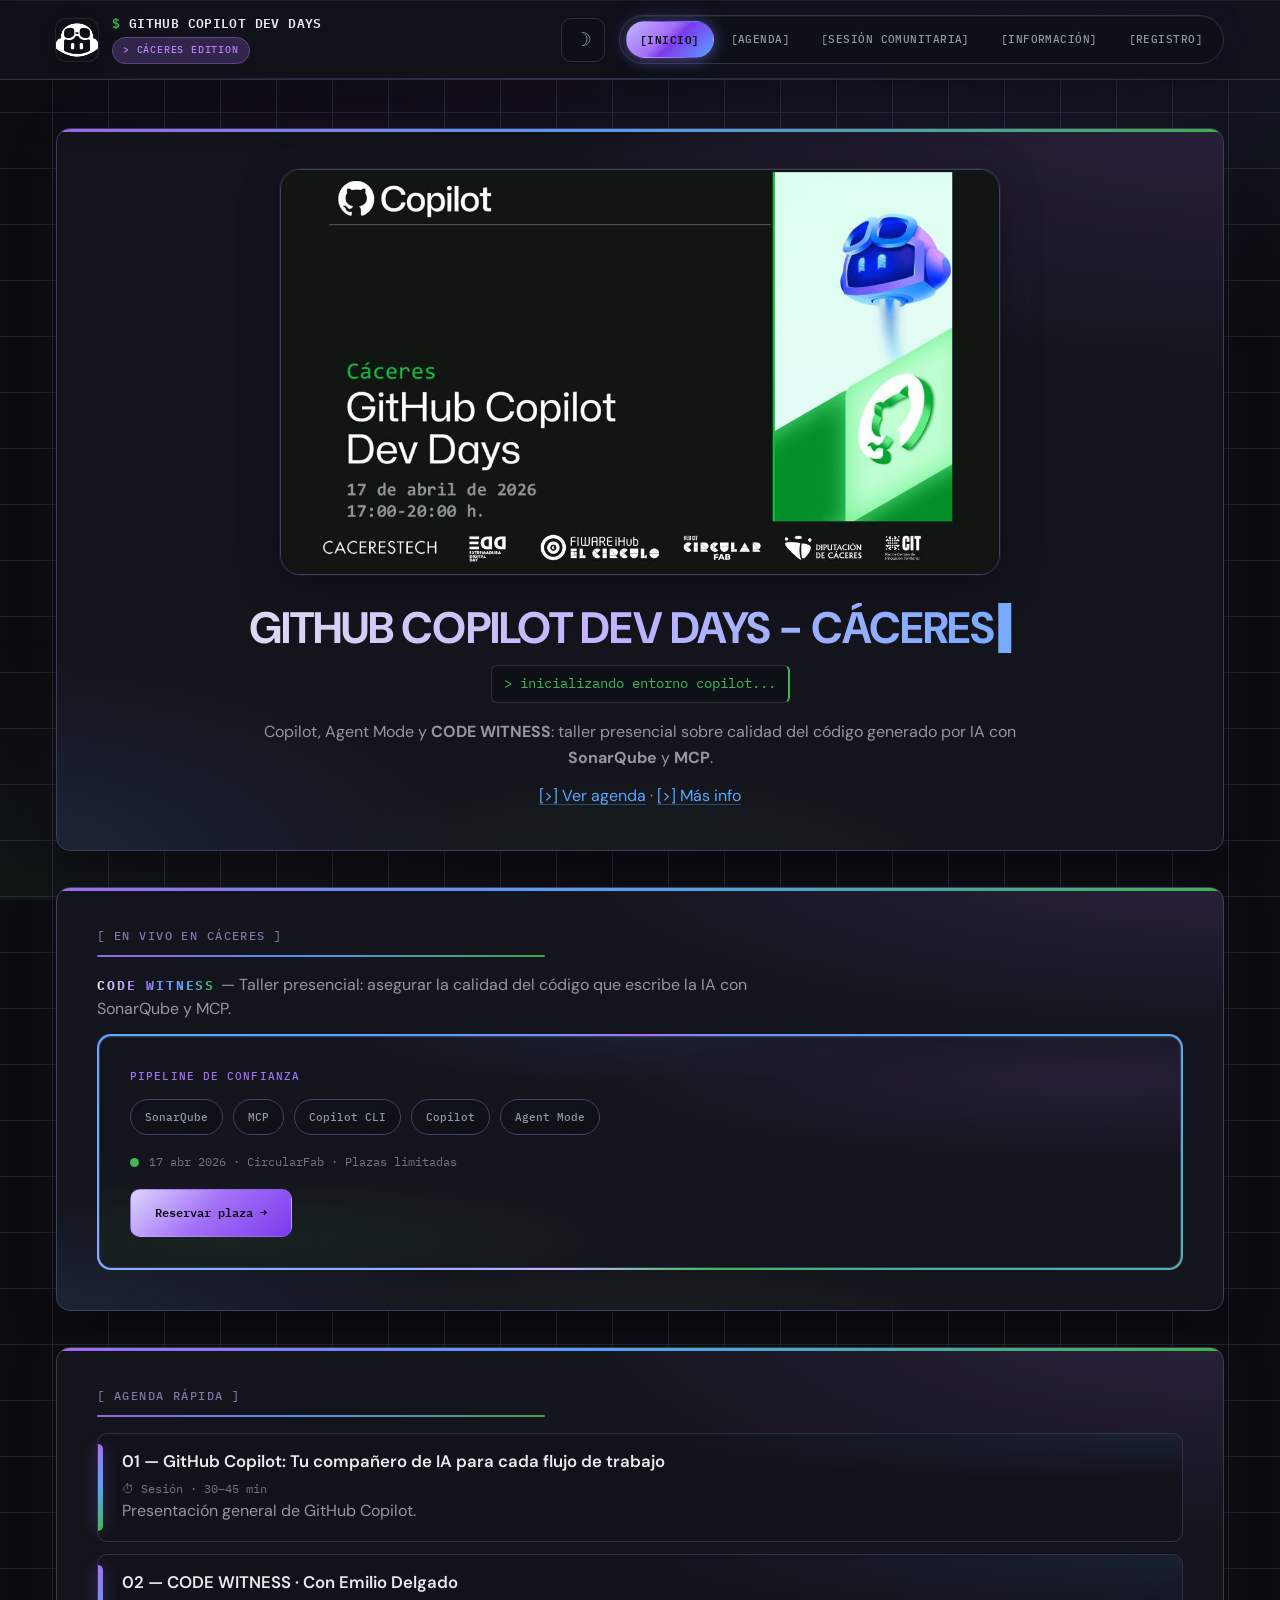
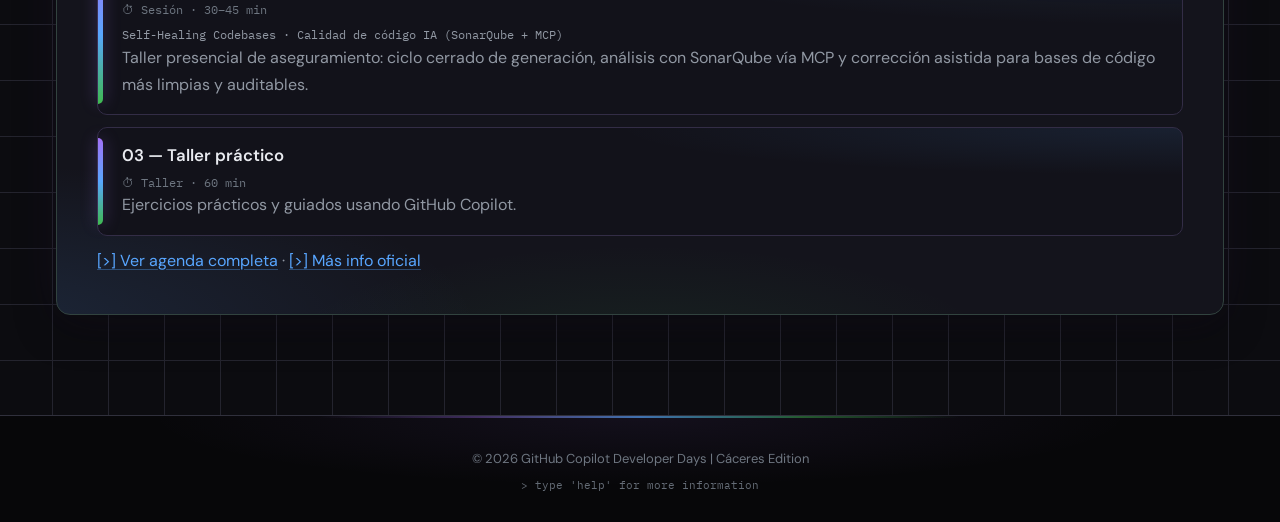
==== commit ff57dcb2: "feat: implement theme toggle and enhance header branding - Added a theme toggle button to switch bet" ====
--- a/index.html
+++ b/index.html
@@ -3,20 +3,23 @@
 <head>
   <meta charset="UTF-8">
   <meta name="viewport" content="width=device-width, initial-scale=1.0">
+  <script src="js/theme-init.js"></script>
   <title>GitHub Copilot Developer Days - Edición Cáceres</title>
   <link rel="stylesheet" href="css/style.css">
 </head>
 <body class="page-home">
   <header>
     <div class="header-brand">
-      <img
-        class="header-brand-logo"
-        src="assets/github-copilot-header.png"
-        alt="GitHub Copilot"
-        width="42"
-        height="42"
-        decoding="async"
-      >
+      <a href="index.html" class="header-brand-logo-link" aria-label="Inicio">
+        <img
+          class="header-brand-logo"
+          src="assets/github-copilot-header.png"
+          alt=""
+          width="42"
+          height="42"
+          decoding="async"
+        >
+      </a>
       <div>
         <div class="header-title">$ GITHUB COPILOT DEV DAYS</div>
         <div class="header-subtitle">> Cáceres Edition</div>
--- a/css/style.css
+++ b/css/style.css
@@ -46,8 +46,82 @@
   --r-xl: 20px;
 
   --ease: cubic-bezier(0.25, 0.46, 0.45, 0.94);
+  --ease-out: cubic-bezier(0.22, 1, 0.36, 1);
+  --ease-spring: cubic-bezier(0.34, 1.2, 0.64, 1);
   --layout-max: 1320px;
   --layout-pad-x: clamp(20px, 5vw, 56px);
+  --shadow-section: 0 12px 40px rgba(0, 0, 0, 0.35);
+  --shadow-lift: 0 20px 56px rgba(0, 0, 0, 0.38);
+  --header-shadow-y: 0 14px 48px rgba(0, 0, 0, 0.38);
+  --surface-inset: rgba(255, 255, 255, 0.06);
+  --cta-text-on-accent: #0c0c10;
+  --nav-active-fg: #0a0a0e;
+}
+
+/* ——— Tema claro ——— */
+html.theme-light {
+  color-scheme: light;
+
+  --bg-deep: #e8ecf3;
+  --bg-base: #f0f4fa;
+  --bg-raised: #ffffff;
+  --bg-card: #ffffff;
+  --bg-input: #f6f8fc;
+
+  --border-subtle: #d1d9e0;
+  --border-default: #c1c9d1;
+  --border-strong: #9aa4b2;
+
+  --text: #1f2328;
+  --text-muted: #59636e;
+  --text-dim: #656d76;
+
+  --accent: #8250df;
+  --accent-hover: #6c3ac0;
+  --accent-muted: rgba(130, 80, 223, 0.14);
+
+  --blue: #0969da;
+  --blue-muted: rgba(9, 105, 218, 0.12);
+
+  --green: #1a7f37;
+  --green-muted: rgba(26, 127, 55, 0.12);
+
+  --amber: #9a6700;
+
+  --link-color: #0969da;
+  --link-hover: #0550ae;
+
+  --focus: #0969da;
+
+  --shadow-section: 0 6px 24px rgba(31, 35, 40, 0.07);
+  --shadow-lift: 0 14px 40px rgba(31, 35, 40, 0.1);
+  --header-shadow-y: 0 6px 28px rgba(31, 35, 40, 0.09);
+  --surface-inset: rgba(255, 255, 255, 0.92);
+  --cta-text-on-accent: #0c0c10;
+  --nav-active-fg: #f6f8fc;
+}
+
+html.theme-light body::before {
+  background:
+    radial-gradient(ellipse 80% 50% at 50% -20%, rgba(130, 80, 223, 0.09), transparent),
+    radial-gradient(ellipse 60% 40% at 100% 0%, rgba(9, 105, 218, 0.07), transparent),
+    radial-gradient(ellipse 50% 30% at 0% 100%, rgba(26, 127, 55, 0.06), transparent);
+}
+
+html.theme-light ::selection {
+  background: rgba(9, 105, 218, 0.22);
+  color: var(--text);
+}
+
+/* Logo del header: asset blanco sobre transparente → visible en fondos claros */
+html.theme-light .header-brand-logo {
+  filter: brightness(0);
+}
+
+@media (hover: hover) and (pointer: fine) {
+  html.theme-light .header-brand-logo-link:hover .header-brand-logo {
+    filter: brightness(0) drop-shadow(0 0 12px color-mix(in srgb, var(--accent) 40%, transparent));
+  }
 }
 
 *,
@@ -104,6 +178,24 @@
     radial-gradient(ellipse 50% 30% at 0% 100%, rgba(63, 185, 80, 0.06), transparent);
 }
 
+@media (prefers-reduced-motion: no-preference) {
+  body::before {
+    animation: studio-ambient 36s ease-in-out infinite alternate;
+  }
+}
+
+@keyframes studio-ambient {
+  0% {
+    opacity: 1;
+    filter: saturate(1);
+  }
+
+  100% {
+    opacity: 0.88;
+    filter: saturate(1.15) hue-rotate(6deg);
+  }
+}
+
 ::selection {
   background: rgba(163, 113, 247, 0.35);
   color: #fff;
@@ -126,40 +218,93 @@
   position: sticky;
   top: 0;
   z-index: 100;
-  display: grid;
-  grid-template-columns: minmax(0, 1fr) auto;
+  display: flex;
+  flex-wrap: wrap;
   align-items: center;
-  column-gap: clamp(14px, 3vw, 28px);
-  row-gap: 12px;
+  gap: clamp(8px, 2vw, 14px);
   min-height: var(--header-h);
   padding: 12px var(--layout-pad-x);
   border-bottom: 1px solid var(--border-default);
   background: rgba(18, 18, 26, 0.78);
-  background: color-mix(in srgb, var(--bg-raised) 82%, transparent);
-  backdrop-filter: blur(18px) saturate(160%);
-  -webkit-backdrop-filter: blur(18px) saturate(160%);
+  background: color-mix(in srgb, var(--bg-raised) 88%, transparent);
+  backdrop-filter: blur(20px) saturate(180%);
+  -webkit-backdrop-filter: blur(20px) saturate(180%);
   box-shadow:
-    0 1px 0 rgba(255, 255, 255, 0.05) inset,
-    0 12px 40px rgba(0, 0, 0, 0.35);
+    0 1px 0 var(--surface-inset) inset,
+    var(--header-shadow-y),
+    0 0 80px color-mix(in srgb, var(--accent) 5%, transparent);
+}
+
+header::after {
+  content: "";
+  position: absolute;
+  left: 0;
+  right: 0;
+  bottom: 0;
+  height: 1px;
+  pointer-events: none;
+  background: linear-gradient(
+    90deg,
+    transparent 0%,
+    color-mix(in srgb, var(--accent) 35%, transparent) 22%,
+    color-mix(in srgb, var(--blue) 40%, transparent) 50%,
+    color-mix(in srgb, var(--green) 25%, transparent) 78%,
+    transparent 100%
+  );
+  opacity: 0.55;
 }
 
 .header-brand {
-  grid-column: 1;
-  grid-row: 1;
+  flex: 1 1 auto;
+  min-width: 0;
   display: flex;
   align-items: center;
   gap: 14px;
-  min-width: 0;
+  order: 1;
+}
+
+.header-brand-logo-link {
+  flex-shrink: 0;
+  display: flex;
+  line-height: 0;
+  text-decoration: none;
+  border-radius: var(--r-md);
+  color: inherit;
+  background: var(--bg-input);
+  box-shadow:
+    0 0 0 1px var(--border-subtle),
+    0 4px 16px rgba(0, 0, 0, 0.25);
+  transition: box-shadow 0.3s var(--ease-out);
+}
+
+.header-brand-logo-link:focus-visible {
+  outline: 2px solid var(--focus);
+  outline-offset: 3px;
 }
 
 .header-brand-logo {
-  flex-shrink: 0;
+  display: block;
   width: 42px;
   height: 42px;
   object-fit: contain;
   border-radius: var(--r-md);
-  box-shadow: 0 0 0 1px var(--border-subtle);
-  background: var(--bg-input);
+  background: transparent;
+  transition:
+    transform 0.3s var(--ease-out),
+    filter 0.3s var(--ease-out);
+}
+
+@media (hover: hover) and (pointer: fine) {
+  .header-brand-logo-link:hover {
+    box-shadow:
+      0 0 0 1px color-mix(in srgb, var(--accent) 35%, var(--border-subtle)),
+      0 8px 28px color-mix(in srgb, var(--accent) 22%, transparent);
+  }
+
+  .header-brand-logo-link:hover .header-brand-logo {
+    transform: scale(1.05);
+    filter: drop-shadow(0 0 12px color-mix(in srgb, var(--accent) 45%, transparent));
+  }
 }
 
 .header-brand > div,
@@ -199,11 +344,56 @@
   border: 1px solid color-mix(in srgb, var(--accent) 38%, var(--border-default));
 }
 
+.theme-toggle {
+  order: 2;
+  flex: 0 0 auto;
+  display: flex;
+  align-items: center;
+  justify-content: center;
+  width: 44px;
+  height: 44px;
+  padding: 0;
+  border: 1px solid var(--border-default);
+  border-radius: var(--r-md);
+  background: var(--bg-input);
+  color: var(--text-muted);
+  font: inherit;
+  font-size: 19px;
+  line-height: 1;
+  cursor: pointer;
+  transition:
+    border-color 0.2s var(--ease-out),
+    background 0.2s var(--ease-out),
+    color 0.2s var(--ease-out),
+    box-shadow 0.2s var(--ease-out),
+    transform 0.2s var(--ease-spring);
+}
+
+.theme-toggle span {
+  position: relative;
+  top: 1px;
+}
+
+@media (hover: hover) and (pointer: fine) {
+  .theme-toggle:hover {
+    border-color: color-mix(in srgb, var(--accent) 40%, var(--border-default));
+    color: var(--accent-hover);
+    background: var(--accent-muted);
+    transform: scale(1.04);
+  }
+}
+
+.theme-toggle[aria-pressed="true"] {
+  border-color: color-mix(in srgb, var(--blue) 35%, var(--border-default));
+  color: var(--blue);
+  background: var(--blue-muted);
+  box-shadow: 0 0 0 1px color-mix(in srgb, var(--blue) 20%, transparent);
+}
+
 .header-menu-toggle {
   display: none;
-  grid-column: 2;
-  grid-row: 1;
-  justify-self: end;
+  order: 3;
+  flex: 0 0 auto;
   align-items: center;
   justify-content: center;
   width: 44px;
@@ -254,9 +444,8 @@
 }
 
 .site-nav {
-  grid-column: 2;
-  grid-row: 1;
-  justify-self: end;
+  order: 4;
+  margin-left: auto;
   display: flex;
   flex-wrap: wrap;
   align-items: center;
@@ -266,8 +455,11 @@
   padding: 5px 6px;
   border-radius: 999px;
   background: var(--bg-input);
-  border: 1px solid var(--border-subtle);
-  box-shadow: inset 0 1px 0 rgba(255, 255, 255, 0.04);
+  border: 1px solid color-mix(in srgb, var(--accent) 12%, var(--border-subtle));
+  box-shadow:
+    inset 0 1px 0 var(--surface-inset),
+    0 6px 28px rgba(0, 0, 0, 0.22),
+    0 0 40px color-mix(in srgb, var(--blue) 4%, transparent);
 }
 
 .site-nav[hidden] {
@@ -287,27 +479,39 @@
   border: 1px solid transparent;
   background: transparent;
   transition:
-    color 0.2s var(--ease),
-    border-color 0.2s var(--ease),
-    background 0.2s var(--ease),
-    transform 0.2s var(--ease),
-    box-shadow 0.2s var(--ease);
+    color 0.25s var(--ease-out),
+    border-color 0.25s var(--ease-out),
+    background 0.25s var(--ease-out),
+    transform 0.25s var(--ease-spring),
+    box-shadow 0.25s var(--ease-out);
 }
 
 @media (hover: hover) and (pointer: fine) {
   .site-nav a:hover {
     color: var(--text);
-    background: rgba(163, 113, 247, 0.12);
-    border-color: color-mix(in srgb, var(--accent) 28%, transparent);
+    background: linear-gradient(
+      145deg,
+      color-mix(in srgb, var(--accent) 18%, transparent),
+      color-mix(in srgb, var(--accent) 8%, transparent)
+    );
+    border-color: color-mix(in srgb, var(--accent) 38%, transparent);
+    transform: translateY(-1px);
+    box-shadow: 0 4px 14px color-mix(in srgb, var(--accent) 15%, transparent);
   }
 }
 
 .site-nav a.active {
-  color: #0a0a0e;
-  background: linear-gradient(135deg, #c4b5fd 0%, var(--accent) 48%, #8b5cf0 100%);
+  color: var(--nav-active-fg);
+  background: linear-gradient(135deg, #c4b5fd 0%, var(--accent) 42%, #7c3aed 55%, #58a6ff 100%);
   border-color: transparent;
   font-weight: 600;
-  box-shadow: 0 2px 12px rgba(163, 113, 247, 0.35);
+  box-shadow:
+    0 2px 14px rgba(163, 113, 247, 0.4),
+    0 0 24px color-mix(in srgb, var(--blue) 18%, transparent);
+}
+
+html.theme-light .site-nav a.active {
+  text-shadow: 0 1px 1px rgba(0, 0, 0, 0.25);
 }
 
 .terminal-btn {
@@ -334,6 +538,48 @@
   padding: 0 var(--layout-pad-x) clamp(36px, 5vw, 52px);
   display: grid;
   gap: clamp(22px, 3.5vw, 36px);
+}
+
+@media (prefers-reduced-motion: no-preference) {
+  main > section {
+    animation: section-rise 0.65s var(--ease-out) backwards;
+  }
+
+  main > section:nth-child(1) {
+    animation-delay: 0.04s;
+  }
+
+  main > section:nth-child(2) {
+    animation-delay: 0.1s;
+  }
+
+  main > section:nth-child(3) {
+    animation-delay: 0.16s;
+  }
+
+  main > section:nth-child(4) {
+    animation-delay: 0.22s;
+  }
+
+  main > section:nth-child(5) {
+    animation-delay: 0.28s;
+  }
+
+  main > section:nth-child(n + 6) {
+    animation-delay: 0.34s;
+  }
+}
+
+@keyframes section-rise {
+  from {
+    opacity: 0;
+    transform: translateY(12px);
+  }
+
+  to {
+    opacity: 1;
+    transform: translateY(0);
+  }
 }
 
 section {
@@ -348,9 +594,12 @@
   padding: clamp(22px, 4vw, 40px);
   box-shadow:
     0 1px 0 rgba(255, 255, 255, 0.05) inset,
-    0 12px 40px rgba(0, 0, 0, 0.35),
+    var(--shadow-section),
     0 0 48px color-mix(in srgb, var(--accent) 7%, transparent);
-  transition: border-color 0.25s var(--ease), box-shadow 0.25s var(--ease);
+  transition:
+    border-color 0.35s var(--ease-out),
+    box-shadow 0.4s var(--ease-out),
+    transform 0.4s var(--ease-out);
   overflow: hidden;
 }
 
@@ -384,12 +633,13 @@
 @media (hover: hover) and (pointer: fine) {
   section:hover {
     border-color: color-mix(in srgb, var(--accent) 32%, var(--border-strong));
+    transform: translateY(-3px);
     box-shadow:
-      0 1px 0 rgba(255, 255, 255, 0.06) inset,
-      0 18px 52px rgba(0, 0, 0, 0.42),
+      0 1px 0 rgba(255, 255, 255, 0.07) inset,
+      var(--shadow-lift),
       0 0 0 1px color-mix(in srgb, var(--blue) 24%, transparent),
-      0 0 52px color-mix(in srgb, var(--accent) 14%, transparent),
-      0 0 80px color-mix(in srgb, var(--green) 10%, transparent);
+      0 0 56px color-mix(in srgb, var(--accent) 16%, transparent),
+      0 0 88px color-mix(in srgb, var(--green) 11%, transparent);
   }
 }
 
@@ -423,12 +673,26 @@
 }
 
 section h3 {
+  position: relative;
   font-size: 1.05rem;
   font-weight: 600;
-  margin: 16px 0 8px;
-  color: var(--text);
+  margin: 18px 0 10px;
+  padding: 2px 0 2px 16px;
+  color: color-mix(in srgb, var(--text) 92%, var(--blue));
   overflow-wrap: break-word;
-  line-height: 1.35;
+  line-height: 1.38;
+}
+
+section h3::before {
+  content: "";
+  position: absolute;
+  left: 0;
+  top: 0.2em;
+  bottom: 0.2em;
+  width: 3px;
+  border-radius: 3px;
+  background: linear-gradient(180deg, var(--accent) 0%, var(--blue) 52%, var(--green) 100%);
+  box-shadow: 0 0 14px color-mix(in srgb, var(--accent) 40%, transparent);
 }
 
 section p {
@@ -444,6 +708,15 @@
 section ul,
 section ol {
   color: var(--text-muted);
+}
+
+section ul li::marker {
+  color: var(--accent);
+}
+
+section ol li::marker {
+  color: var(--blue);
+  font-weight: 600;
 }
 
 a {
@@ -491,13 +764,30 @@
 }
 
 .ascii-box {
-  border: 1px solid var(--border-default);
+  position: relative;
+  border: 1px solid color-mix(in srgb, var(--accent) 14%, var(--border-default));
   border-radius: var(--r-md);
-  background: var(--bg-raised);
+  background:
+    radial-gradient(ellipse 90% 70% at 100% 0%, color-mix(in srgb, var(--accent) 8%, transparent), transparent 55%),
+    var(--bg-raised);
   padding: 16px 18px;
   margin-top: 4px;
   overflow-wrap: break-word;
   max-width: 100%;
+  box-shadow:
+    0 0 36px color-mix(in srgb, var(--blue) 5%, transparent),
+    inset 0 1px 0 rgba(255, 255, 255, 0.04);
+  transition: border-color 0.25s var(--ease-out), box-shadow 0.3s var(--ease-out);
+}
+
+@media (hover: hover) and (pointer: fine) {
+  .ascii-box:hover {
+    border-color: color-mix(in srgb, var(--blue) 28%, var(--border-default));
+    box-shadow:
+      0 8px 32px rgba(0, 0, 0, 0.2),
+      0 0 40px color-mix(in srgb, var(--accent) 10%, transparent),
+      inset 0 1px 0 rgba(255, 255, 255, 0.05);
+  }
 }
 
 .ascii-box-title {
@@ -531,10 +821,14 @@
 a.register-cta {
   display: inline-block;
   margin-top: 8px;
-  padding: 12px 16px;
+  padding: 12px 18px;
   border-radius: var(--r-md);
-  border: 1px solid var(--border-default);
-  background: var(--bg-input);
+  border: 1px solid color-mix(in srgb, var(--blue) 22%, var(--border-default));
+  background: linear-gradient(
+    165deg,
+    color-mix(in srgb, var(--bg-input) 88%, var(--blue-muted)),
+    var(--bg-input)
+  );
   text-decoration: none;
   font-family: var(--font-mono);
   font-size: 12px;
@@ -543,6 +837,12 @@
   color: var(--link-color);
   text-align: center;
   max-width: 100%;
+  box-shadow: 0 4px 20px color-mix(in srgb, var(--blue) 8%, transparent);
+  transition:
+    border-color 0.25s var(--ease-out),
+    background 0.25s var(--ease-out),
+    box-shadow 0.3s var(--ease-out),
+    transform 0.25s var(--ease-spring);
 }
 
 a.register-cta:focus-visible {
@@ -551,9 +851,17 @@
 
 @media (hover: hover) and (pointer: fine) {
   a.register-cta:hover {
-    border-color: var(--accent);
-    background: var(--accent-muted);
+    border-color: color-mix(in srgb, var(--accent) 55%, var(--border-default));
+    background: linear-gradient(
+      165deg,
+      var(--accent-muted),
+      color-mix(in srgb, var(--bg-input) 70%, var(--accent-muted))
+    );
     color: var(--link-hover);
+    transform: translateY(-2px);
+    box-shadow:
+      0 8px 28px color-mix(in srgb, var(--accent) 18%, transparent),
+      0 0 32px color-mix(in srgb, var(--blue) 12%, transparent);
   }
 }
 
@@ -566,6 +874,18 @@
     radial-gradient(ellipse 95% 80% at 100% 0%, color-mix(in srgb, var(--blue) 10%, transparent), transparent 55%),
     var(--bg-raised);
   border: 1px solid color-mix(in srgb, var(--accent) 12%, var(--border-subtle));
+  transition:
+    border-color 0.28s var(--ease-out),
+    box-shadow 0.3s var(--ease-out),
+    transform 0.28s var(--ease-out);
+}
+
+@media (hover: hover) and (pointer: fine) {
+  .session:hover {
+    border-color: color-mix(in srgb, var(--blue) 28%, var(--border-subtle));
+    transform: translateX(3px);
+    box-shadow: -4px 0 24px color-mix(in srgb, var(--accent) 8%, transparent);
+  }
 }
 
 .session::before {
@@ -656,8 +976,20 @@
   aspect-ratio: 1;
   object-fit: cover;
   border-radius: var(--r-md);
-  border: 1px solid var(--border-default);
+  border: 1px solid color-mix(in srgb, var(--accent) 20%, var(--border-default));
   margin-bottom: 12px;
+  box-shadow:
+    0 10px 32px rgba(0, 0, 0, 0.32),
+    0 0 0 1px color-mix(in srgb, var(--blue) 12%, transparent);
+  transition: box-shadow 0.3s var(--ease-out), transform 0.3s var(--ease-out);
+}
+
+@media (hover: hover) and (pointer: fine) {
+  .speaker-card:hover .speaker-avatar {
+    box-shadow:
+      0 14px 40px rgba(0, 0, 0, 0.35),
+      0 0 36px color-mix(in srgb, var(--accent) 15%, transparent);
+  }
 }
 
 .speaker-role {
@@ -709,13 +1041,37 @@
 }
 
 footer {
+  position: relative;
   margin-top: auto;
-  padding: 24px var(--layout-pad-x) 28px;
+  padding: 32px var(--layout-pad-x) 28px;
   text-align: center;
   font-size: 13px;
   color: var(--text-dim);
   border-top: 1px solid var(--border-default);
-  background: var(--bg-deep);
+  background:
+    radial-gradient(ellipse 70% 120% at 50% 0%, color-mix(in srgb, var(--accent) 8%, transparent), transparent 55%),
+    var(--bg-deep);
+}
+
+footer::before {
+  content: "";
+  position: absolute;
+  left: 50%;
+  top: 0;
+  transform: translateX(-50%);
+  width: min(640px, 86%);
+  height: 2px;
+  border-radius: 0 0 4px 4px;
+  background: linear-gradient(
+    90deg,
+    transparent,
+    color-mix(in srgb, var(--accent) 50%, transparent),
+    var(--blue),
+    color-mix(in srgb, var(--green) 70%, transparent),
+    transparent
+  );
+  opacity: 0.65;
+  pointer-events: none;
 }
 
 footer > div + div {
@@ -731,17 +1087,28 @@
   width: min(720px, 100%);
   margin: 0 auto 28px;
   border-radius: var(--r-xl);
-  border: 1px solid var(--border-default);
-  box-shadow: 0 8px 32px rgba(0, 0, 0, 0.45);
+  border: 1px solid color-mix(in srgb, var(--accent) 18%, var(--border-default));
+  box-shadow:
+    0 10px 40px rgba(0, 0, 0, 0.48),
+    0 0 0 1px color-mix(in srgb, var(--blue) 10%, transparent),
+    0 0 60px color-mix(in srgb, var(--accent) 6%, transparent),
+    inset 0 1px 0 rgba(255, 255, 255, 0.04);
   cursor: zoom-in;
-  transition: border-color 0.2s var(--ease), box-shadow 0.2s var(--ease), transform 0.2s var(--ease);
+  transition:
+    border-color 0.35s var(--ease-out),
+    box-shadow 0.4s var(--ease-out),
+    transform 0.4s var(--ease-spring);
 }
 
 @media (hover: hover) and (pointer: fine) {
   .event-image:hover {
-    border-color: color-mix(in srgb, var(--accent) 50%, var(--border-default));
-    box-shadow: 0 12px 40px rgba(163, 113, 247, 0.15);
-    transform: scale(1.015);
+    border-color: color-mix(in srgb, var(--accent) 45%, var(--border-default));
+    box-shadow:
+      0 20px 56px rgba(0, 0, 0, 0.42),
+      0 0 48px color-mix(in srgb, var(--accent) 18%, transparent),
+      0 0 72px color-mix(in srgb, var(--blue) 12%, transparent),
+      inset 0 1px 0 rgba(255, 255, 255, 0.06);
+    transform: scale(1.018) translateY(-2px);
   }
 }
 
@@ -752,18 +1119,55 @@
   place-items: center;
   padding: 24px;
   z-index: 9999;
-  background: rgba(4, 4, 8, 0.94);
-  backdrop-filter: blur(8px);
-  -webkit-backdrop-filter: blur(8px);
+  background: rgba(4, 4, 8, 0.92);
+  backdrop-filter: blur(12px) saturate(140%);
+  -webkit-backdrop-filter: blur(12px) saturate(140%);
   cursor: zoom-out;
+}
+
+@media (prefers-reduced-motion: no-preference) {
+  .image-lightbox {
+    animation: lightbox-fade 0.22s var(--ease-out) both;
+  }
+}
+
+@keyframes lightbox-fade {
+  from {
+    opacity: 0;
+  }
+
+  to {
+    opacity: 1;
+  }
 }
 
 .image-lightbox img {
   max-width: min(1000px, 92vw);
   max-height: 88vh;
   border-radius: var(--r-lg);
-  border: 1px solid var(--border-strong);
-  box-shadow: 0 24px 64px rgba(0, 0, 0, 0.6);
+  border: 1px solid color-mix(in srgb, var(--accent) 25%, var(--border-strong));
+  box-shadow:
+    0 28px 72px rgba(0, 0, 0, 0.65),
+    0 0 80px color-mix(in srgb, var(--accent) 12%, transparent),
+    0 0 0 1px rgba(255, 255, 255, 0.06) inset;
+}
+
+@media (prefers-reduced-motion: no-preference) {
+  .image-lightbox img {
+    animation: lightbox-pop 0.32s var(--ease-spring) both;
+  }
+}
+
+@keyframes lightbox-pop {
+  from {
+    opacity: 0;
+    transform: scale(0.96);
+  }
+
+  to {
+    opacity: 1;
+    transform: scale(1);
+  }
 }
 
 .lightbox-open {
@@ -778,8 +1182,18 @@
 }
 
 body.mobile-nav .header-brand {
-  grid-column: 1;
-  grid-row: 1;
+  flex: 1 1 auto;
+  order: 1;
+}
+
+body.mobile-nav .theme-toggle {
+  order: 2;
+  margin-left: auto;
+}
+
+body.mobile-nav .header-menu-toggle {
+  order: 3;
+  margin-left: 0;
 }
 
 body.mobile-nav .header-brand-logo {
@@ -792,12 +1206,12 @@
 }
 
 body.mobile-nav .site-nav {
+  order: 10;
+  flex-basis: 100%;
+  width: 100%;
+  margin-left: 0;
   display: none;
-  grid-column: 1 / -1;
-  grid-row: 2;
-  justify-self: stretch;
   max-width: none;
-  width: 100%;
   flex-direction: column;
   align-items: stretch;
   gap: 4px;
@@ -1135,10 +1549,16 @@
   font-size: 13px;
   line-height: 1.7;
   color: var(--green);
-  background: var(--bg-input);
-  border: 1px solid var(--border-default);
+  background: linear-gradient(
+    165deg,
+    color-mix(in srgb, var(--bg-input) 94%, var(--green-muted)),
+    var(--bg-input)
+  );
+  border: 1px solid color-mix(in srgb, var(--green) 22%, var(--border-default));
   border-radius: var(--r-md);
-  box-shadow: inset 0 0 0 1px rgba(63, 185, 80, 0.06);
+  box-shadow:
+    inset 0 1px 0 rgba(63, 185, 80, 0.08),
+    0 0 32px color-mix(in srgb, var(--green) 5%, transparent);
 }
 
 @keyframes typing {
@@ -1336,7 +1756,10 @@
 
   section::before,
   .session::before,
-  section h2::after {
+  section h2::after,
+  section h3::before,
+  header::after,
+  footer::before {
     display: none !important;
   }
 
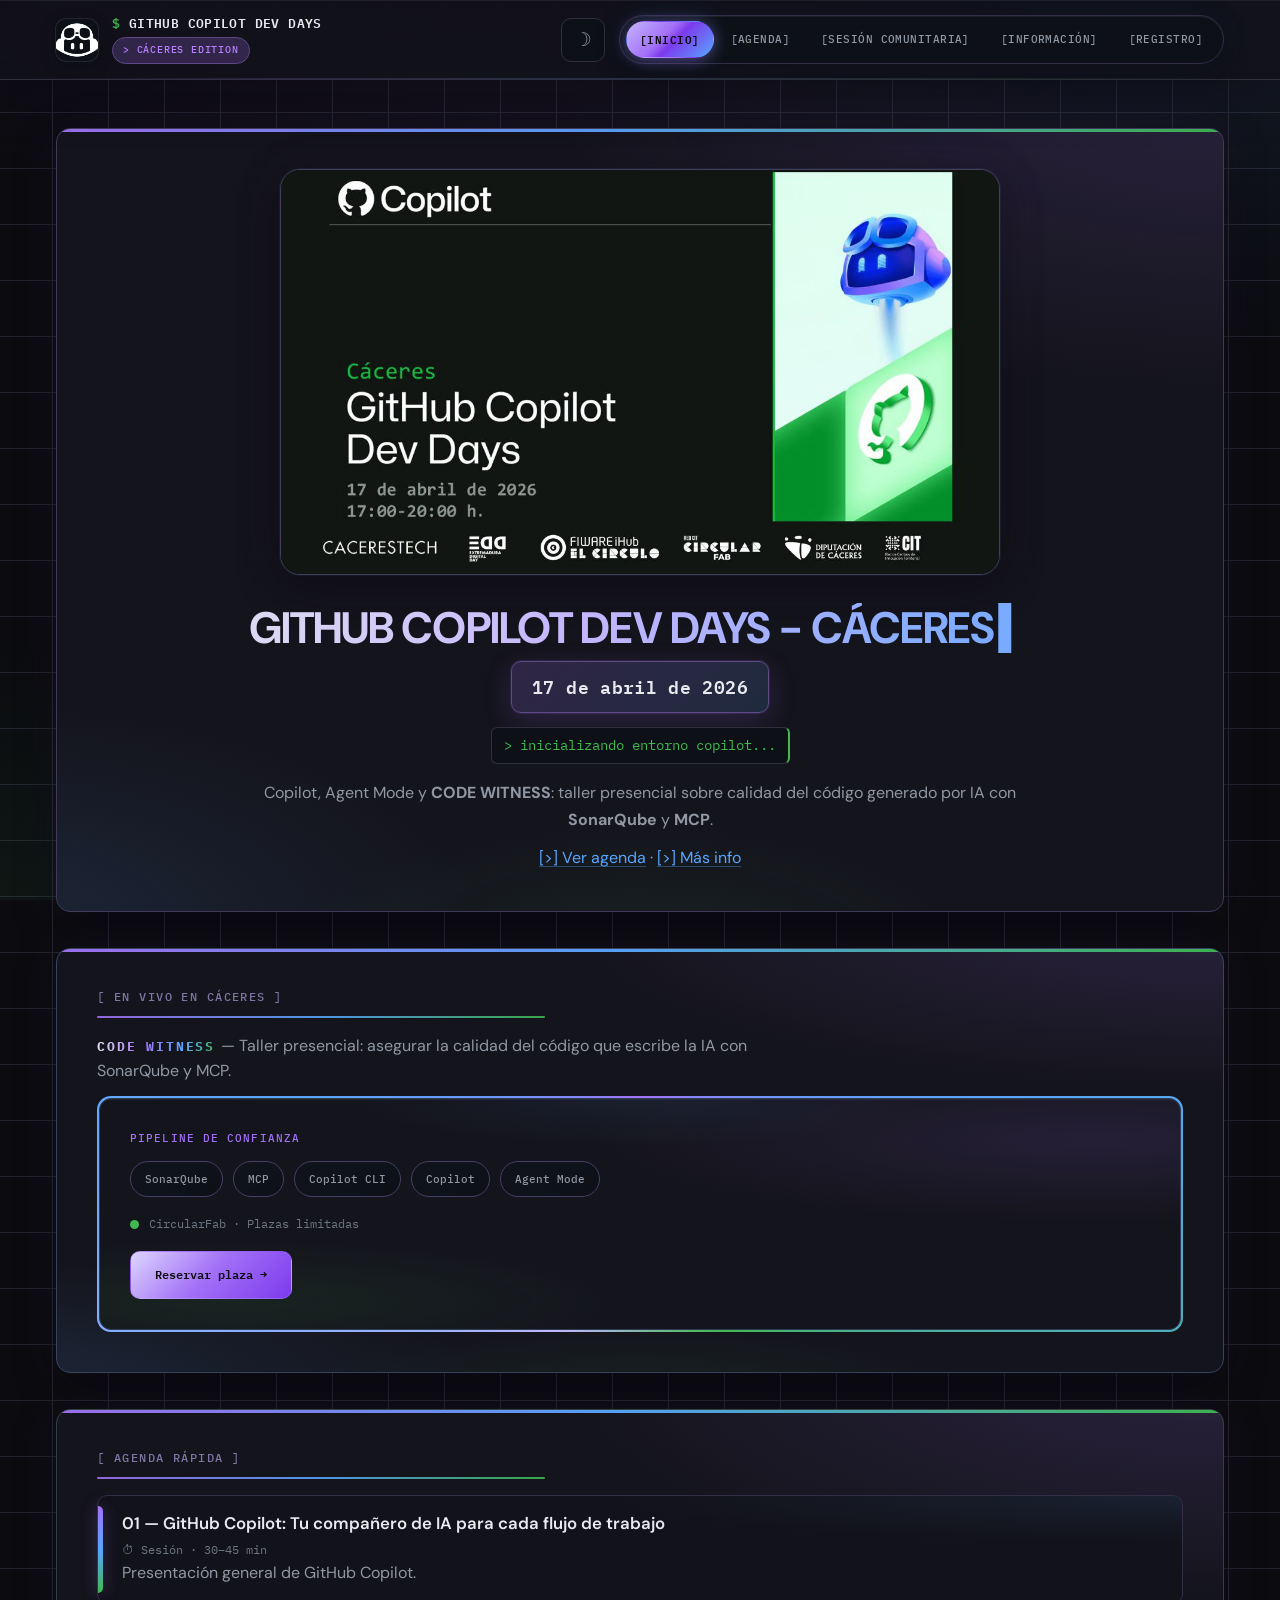
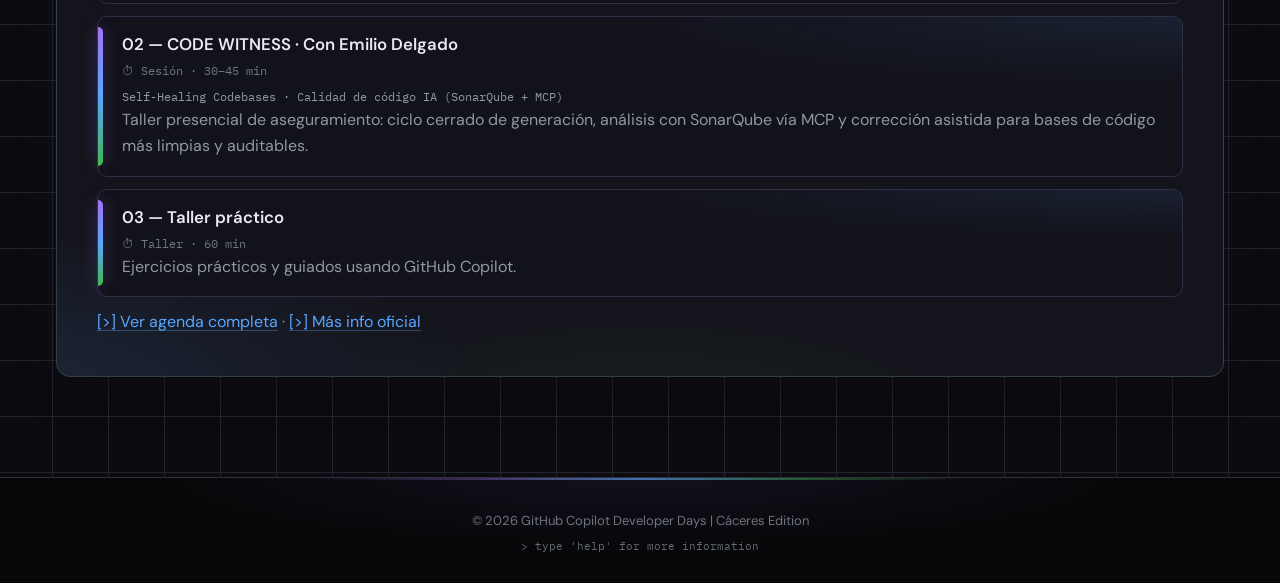
==== commit 2d04de7b: "feat: add event date display and enhance styling for hero section - Introduced a new paragraph eleme" ====
--- a/index.html
+++ b/index.html
@@ -39,6 +39,9 @@
     <section class="hero-center">
       <img src="logo.jpg" alt="Imagen del evento GitHub Copilot Developer Days" class="event-image" id="home-event-image" title="Haz click para ampliar">
       <h1 class="hero-title blink-cursor">GITHUB COPILOT DEV DAYS - CÁCERES</h1>
+      <p class="hero-event-date">
+        <time datetime="2026-04-17">17 de abril de 2026</time>
+      </p>
       <p class="typing-line">&gt; inicializando entorno copilot...</p>
       <p>
         Copilot, Agent Mode y <strong>CODE WITNESS</strong>: taller presencial sobre calidad del código generado por IA
@@ -64,7 +67,7 @@
           </div>
           <p class="spotlight-meta">
             <span class="spotlight-pulse" aria-hidden="true"></span>
-            17 abr 2026 · CircularFab · Plazas limitadas
+            CircularFab · Plazas limitadas
           </p>
           <a class="spotlight-cta" href="pages/info.html#registration">Reservar plaza →</a>
         </div>
--- a/css/style.css
+++ b/css/style.css
@@ -1278,7 +1278,30 @@
   background-clip: text;
   -webkit-text-fill-color: transparent;
   color: transparent;
-  margin-bottom: 12px;
+  margin-bottom: 8px;
+}
+
+.hero-event-date {
+  width: fit-content;
+  max-width: 100%;
+  margin: 0 auto 14px;
+  padding: 10px 20px;
+  border-radius: var(--r-md);
+  font-family: var(--font-mono);
+  font-size: clamp(0.95rem, 2.4vw, 1.125rem);
+  font-weight: 600;
+  letter-spacing: 0.02em;
+  color: var(--text);
+  background:
+    linear-gradient(135deg, color-mix(in srgb, var(--accent-muted) 85%, transparent), color-mix(in srgb, var(--blue-muted) 85%, transparent));
+  border: 1px solid color-mix(in srgb, var(--accent) 40%, var(--border-default));
+  box-shadow:
+    0 0 0 1px color-mix(in srgb, var(--accent) 12%, transparent),
+    0 8px 28px color-mix(in srgb, var(--accent) 18%, transparent);
+}
+
+.hero-event-date time {
+  font-variant-numeric: tabular-nums;
 }
 
 .typing-line {
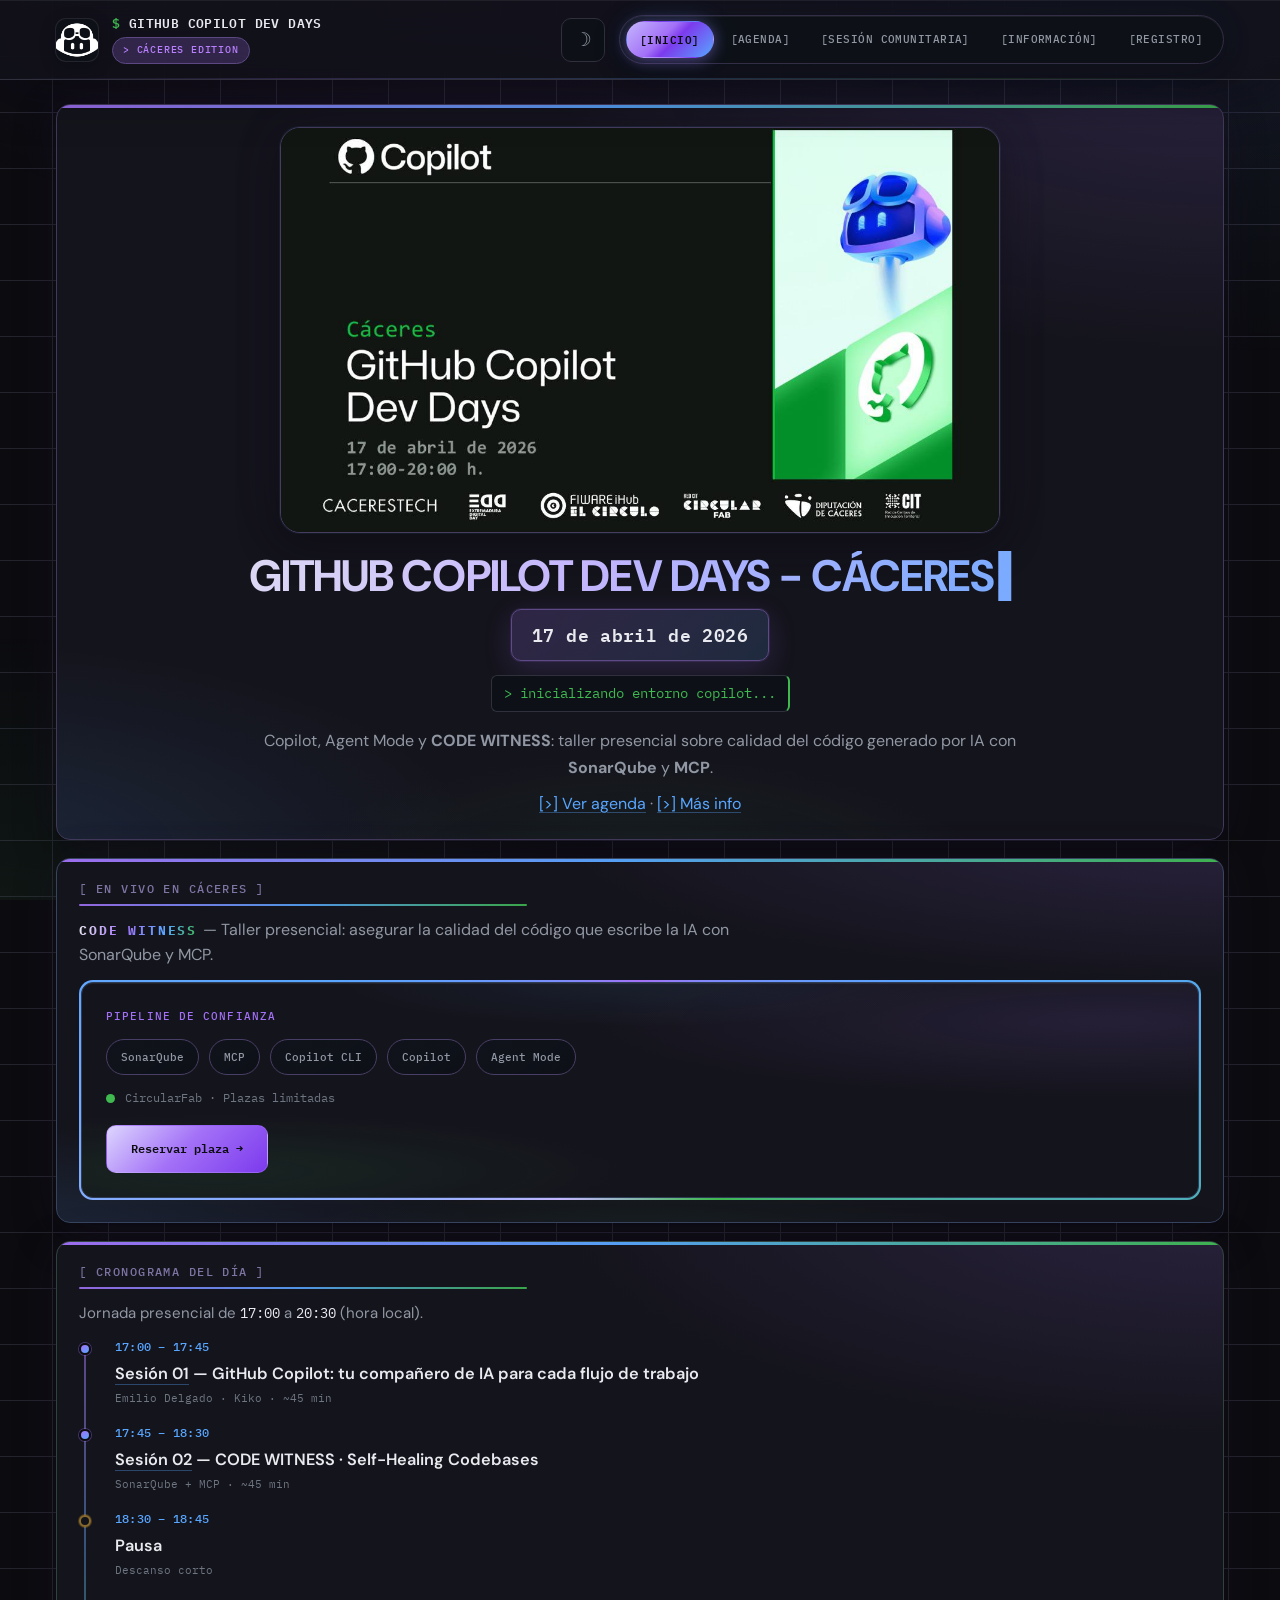
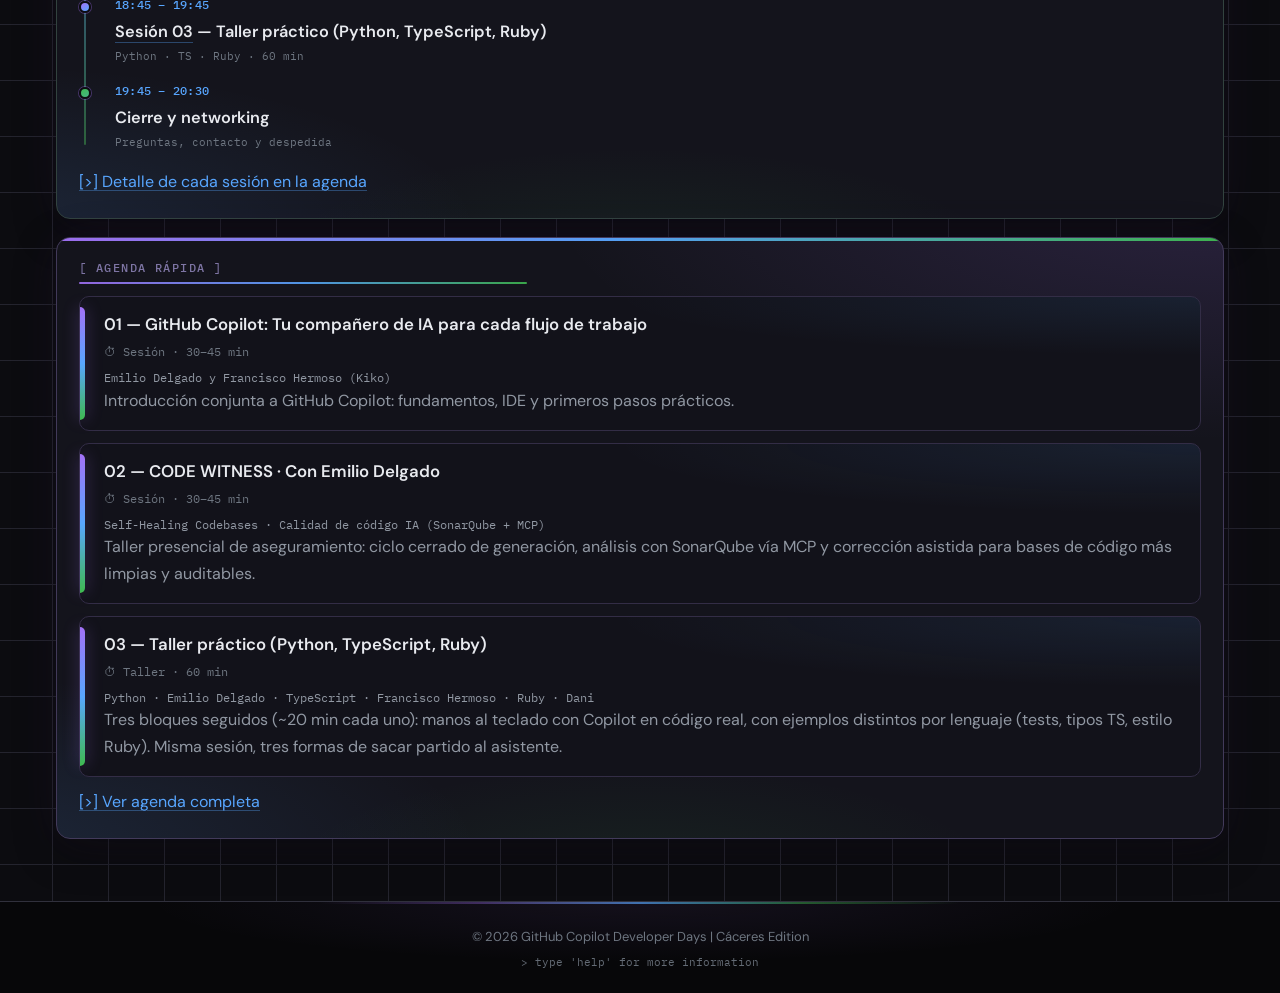
==== commit e218689b: "feat: add favicon and enhance event timeline in multiple pages - Introduced a favicon.ico file for i" ====
--- a/index.html
+++ b/index.html
@@ -3,6 +3,7 @@
 <head>
   <meta charset="UTF-8">
   <meta name="viewport" content="width=device-width, initial-scale=1.0">
+  <link rel="icon" href="favicon.ico" type="image/x-icon">
   <script src="js/theme-init.js"></script>
   <title>GitHub Copilot Developer Days - Edición Cáceres</title>
   <link rel="stylesheet" href="css/style.css">
@@ -74,12 +75,78 @@
       </div>
     </section>
 
+    <section class="event-timeline-section" aria-labelledby="timeline-heading">
+      <h2 id="timeline-heading">[ CRONOGRAMA DEL DÍA ]</h2>
+      <p class="timeline-intro">
+        Jornada presencial de
+        <time datetime="2026-04-17T17:00">17:00</time> a
+        <time datetime="2026-04-17T20:30">20:30</time> (hora local).
+      </p>
+      <ol class="event-timeline">
+        <li class="timeline-item">
+          <span class="timeline-time">
+            <time datetime="2026-04-17T17:00">17:00</time> – <time datetime="2026-04-17T17:45">17:45</time>
+          </span>
+          <div class="timeline-body">
+            <span class="timeline-title">
+              <a href="pages/session-01.html">Sesión 01</a> — GitHub Copilot: tu compañero de IA para cada flujo de trabajo
+            </span>
+            <span class="timeline-meta">Emilio Delgado · Kiko · ~45 min</span>
+          </div>
+        </li>
+        <li class="timeline-item">
+          <span class="timeline-time">
+            <time datetime="2026-04-17T17:45">17:45</time> – <time datetime="2026-04-17T18:30">18:30</time>
+          </span>
+          <div class="timeline-body">
+            <span class="timeline-title">
+              <a href="pages/community-session.html">Sesión 02</a> — CODE WITNESS · Self-Healing Codebases
+            </span>
+            <span class="timeline-meta">SonarQube + MCP · ~45 min</span>
+          </div>
+        </li>
+        <li class="timeline-item timeline-item--break">
+          <span class="timeline-time">
+            <time datetime="2026-04-17T18:30">18:30</time> – <time datetime="2026-04-17T18:45">18:45</time>
+          </span>
+          <div class="timeline-body">
+            <span class="timeline-title">Pausa</span>
+            <span class="timeline-meta">Descanso corto</span>
+          </div>
+        </li>
+        <li class="timeline-item">
+          <span class="timeline-time">
+            <time datetime="2026-04-17T18:45">18:45</time> – <time datetime="2026-04-17T19:45">19:45</time>
+          </span>
+          <div class="timeline-body">
+            <span class="timeline-title">
+              <a href="pages/session-03.html">Sesión 03</a> — Taller práctico (Python, TypeScript, Ruby)
+            </span>
+            <span class="timeline-meta">Python · TS · Ruby · 60 min</span>
+          </div>
+        </li>
+        <li class="timeline-item timeline-item--end">
+          <span class="timeline-time">
+            <time datetime="2026-04-17T19:45">19:45</time> – <time datetime="2026-04-17T20:30">20:30</time>
+          </span>
+          <div class="timeline-body">
+            <span class="timeline-title">Cierre y networking</span>
+            <span class="timeline-meta">Preguntas, contacto y despedida</span>
+          </div>
+        </li>
+      </ol>
+      <p style="margin-top: 14px;">
+        <a href="pages/agenda.html">[&gt;] Detalle de cada sesión en la agenda</a>
+      </p>
+    </section>
+
     <section>
       <h2>[ AGENDA RÁPIDA ]</h2>
       <div class="session">
         <div class="session-title">01 — GitHub Copilot: Tu compañero de IA para cada flujo de trabajo</div>
         <div class="session-time">⏱ Sesión · 30–45 min</div>
-        <p>Presentación general de GitHub Copilot.</p>
+        <div class="session-type">Emilio Delgado y Francisco Hermoso (Kiko)</div>
+        <p>Introducción conjunta a GitHub Copilot: fundamentos, IDE y primeros pasos prácticos.</p>
       </div>
       <div class="session" style="margin-top: 12px;">
         <div class="session-title">02 — CODE WITNESS · Con Emilio Delgado</div>
@@ -91,13 +158,17 @@
         </p>
       </div>
       <div class="session" style="margin-top: 12px;">
-        <div class="session-title">03 — Taller práctico</div>
+        <div class="session-title">03 — Taller práctico (Python, TypeScript, Ruby)</div>
         <div class="session-time">⏱ Taller · 60 min</div>
-        <p>Ejercicios prácticos y guiados usando GitHub Copilot.</p>
+        <div class="session-type">Python · Emilio Delgado · TypeScript · Francisco Hermoso · Ruby · Dani</div>
+        <p>
+          Tres bloques seguidos (~20 min cada uno): manos al teclado con Copilot en código real, con ejemplos
+          distintos por lenguaje (tests, tipos TS, estilo Ruby). Misma sesión, tres formas de sacar partido al
+          asistente.
+        </p>
       </div>
       <p style="margin-top: 12px;">
-        <a href="pages/agenda.html">[&gt;] Ver agenda completa</a> ·
-        <a href="https://copilot-dev-days.github.io/" target="_blank">[&gt;] Más info oficial</a>
+        <a href="pages/agenda.html">[&gt;] Ver agenda completa</a>
       </p>
     </section>
   </main>
--- a/css/style.css
+++ b/css/style.css
@@ -50,6 +50,11 @@
   --ease-spring: cubic-bezier(0.34, 1.2, 0.64, 1);
   --layout-max: 1320px;
   --layout-pad-x: clamp(20px, 5vw, 56px);
+  /* Ritmo vertical entre bloques (main grid, secciones) */
+  --section-gap: 18px;
+  --section-pad: clamp(16px, 2.4vw, 22px);
+  --main-margin-y: clamp(14px, 2.5vw, 24px);
+  --main-pad-bottom: clamp(28px, 4vw, 38px);
   --shadow-section: 0 12px 40px rgba(0, 0, 0, 0.35);
   --shadow-lift: 0 20px 56px rgba(0, 0, 0, 0.38);
   --header-shadow-y: 0 14px 48px rgba(0, 0, 0, 0.38);
@@ -534,10 +539,10 @@
 /* ——— Layout ——— */
 main {
   width: min(var(--layout-max), 100%);
-  margin: clamp(24px, 5vw, 48px) auto;
-  padding: 0 var(--layout-pad-x) clamp(36px, 5vw, 52px);
+  margin: var(--main-margin-y) auto;
+  padding: 0 var(--layout-pad-x) var(--main-pad-bottom);
   display: grid;
-  gap: clamp(22px, 3.5vw, 36px);
+  gap: var(--section-gap);
 }
 
 @media (prefers-reduced-motion: no-preference) {
@@ -591,7 +596,7 @@
     radial-gradient(ellipse 85% 55% at -8% 102%, color-mix(in srgb, var(--blue) 13%, transparent), transparent 52%),
     radial-gradient(ellipse 65% 42% at 50% 108%, color-mix(in srgb, var(--green) 9%, transparent), transparent 48%),
     var(--bg-card);
-  padding: clamp(22px, 4vw, 40px);
+  padding: var(--section-pad);
   box-shadow:
     0 1px 0 rgba(255, 255, 255, 0.05) inset,
     var(--shadow-section),
@@ -651,8 +656,8 @@
   letter-spacing: 0.12em;
   text-transform: uppercase;
   color: color-mix(in srgb, var(--text-dim) 70%, var(--accent));
-  margin-bottom: 16px;
-  padding-bottom: 12px;
+  margin-bottom: 12px;
+  padding-bottom: 8px;
   border-bottom: none;
   overflow-wrap: break-word;
   word-wrap: break-word;
@@ -676,7 +681,7 @@
   position: relative;
   font-size: 1.05rem;
   font-weight: 600;
-  margin: 18px 0 10px;
+  margin: 14px 0 8px;
   padding: 2px 0 2px 16px;
   color: color-mix(in srgb, var(--text) 92%, var(--blue));
   overflow-wrap: break-word;
@@ -696,7 +701,7 @@
 }
 
 section p {
-  margin-bottom: 12px;
+  margin-bottom: 10px;
   overflow-wrap: break-word;
   color: var(--text-muted);
 }
@@ -901,7 +906,7 @@
 }
 
 .session + .session {
-  margin-top: 14px;
+  margin-top: 10px;
 }
 
 .session-title {
@@ -943,10 +948,213 @@
   margin-bottom: 8px;
 }
 
+/* Cronograma / timeline del evento */
+.event-timeline-section {
+  margin-top: 0;
+}
+
+.timeline-intro {
+  margin: 0 0 12px;
+  font-size: 0.9375rem;
+  color: var(--text-muted);
+}
+
+.timeline-intro time {
+  font-family: var(--font-mono);
+  font-size: 0.9em;
+  color: var(--text);
+}
+
+.event-timeline {
+  list-style: none;
+  margin: 0;
+  padding: 0 0 4px;
+  position: relative;
+}
+
+.event-timeline::before {
+  content: "";
+  position: absolute;
+  left: 5px;
+  top: 10px;
+  bottom: 10px;
+  width: 2px;
+  border-radius: 2px;
+  background: linear-gradient(
+    180deg,
+    color-mix(in srgb, var(--accent) 55%, var(--border-subtle)),
+    color-mix(in srgb, var(--blue) 45%, var(--border-subtle)),
+    color-mix(in srgb, var(--green) 50%, var(--border-subtle))
+  );
+  opacity: 0.85;
+}
+
+.timeline-item {
+  position: relative;
+  padding: 0 0 16px 36px;
+}
+
+.timeline-item:last-child {
+  padding-bottom: 0;
+}
+
+.timeline-item::before {
+  content: "";
+  position: absolute;
+  left: 0;
+  top: 6px;
+  width: 12px;
+  height: 12px;
+  border-radius: 50%;
+  background: linear-gradient(145deg, var(--accent), var(--blue));
+  border: 2px solid var(--bg-base);
+  box-shadow: 0 0 0 1px color-mix(in srgb, var(--accent) 35%, transparent);
+  z-index: 1;
+}
+
+.timeline-item--break::before {
+  background: var(--bg-raised);
+  border-color: color-mix(in srgb, var(--amber) 55%, var(--border-default));
+  box-shadow: 0 0 0 1px color-mix(in srgb, var(--amber) 28%, transparent);
+}
+
+.timeline-item--end::before {
+  background: linear-gradient(145deg, var(--green), color-mix(in srgb, var(--green) 70%, var(--blue)));
+}
+
+.timeline-time {
+  display: block;
+  font-family: var(--font-mono);
+  font-size: 12px;
+  font-weight: 500;
+  letter-spacing: 0.02em;
+  color: var(--blue);
+  margin-bottom: 6px;
+}
+
+.timeline-time time {
+  white-space: nowrap;
+}
+
+.timeline-body {
+  display: flex;
+  flex-direction: column;
+  gap: 4px;
+}
+
+.timeline-title {
+  font-size: 1.02rem;
+  font-weight: 600;
+  color: var(--text);
+  line-height: 1.35;
+}
+
+.timeline-title a {
+  color: inherit;
+  text-decoration: none;
+  border-bottom: 1px solid color-mix(in srgb, var(--link-color) 35%, transparent);
+  transition: color 0.2s var(--ease), border-color 0.2s var(--ease);
+}
+
+@media (hover: hover) and (pointer: fine) {
+  .timeline-title a:hover {
+    color: var(--link-hover);
+    border-bottom-color: var(--link-hover);
+  }
+}
+
+.timeline-meta {
+  font-family: var(--font-mono);
+  font-size: 11px;
+  color: var(--text-dim);
+}
+
+/* Destacado: web global GitHub Copilot Dev Days (recursos oficiales) */
+.official-devdays-highlight {
+  margin: 0;
+  padding: 16px 16px 18px;
+  border-radius: var(--r-lg);
+  border: 1px solid color-mix(in srgb, var(--accent) 42%, var(--border-default));
+  background:
+    radial-gradient(ellipse 110% 100% at 100% 0%, color-mix(in srgb, var(--accent) 18%, transparent), transparent 52%),
+    radial-gradient(ellipse 90% 80% at 0% 100%, color-mix(in srgb, var(--blue) 12%, transparent), transparent 50%),
+    var(--bg-raised);
+  box-shadow:
+    0 0 0 1px color-mix(in srgb, var(--accent) 12%, transparent),
+    0 12px 40px color-mix(in srgb, var(--accent) 14%, transparent);
+}
+
+.official-devdays-kicker {
+  margin: 0 0 10px;
+  font-family: var(--font-mono);
+  font-size: 11px;
+  font-weight: 700;
+  letter-spacing: 0.12em;
+  text-transform: uppercase;
+  color: var(--accent);
+}
+
+.official-devdays-text {
+  margin: 0 0 14px;
+  font-size: 0.9375rem;
+  line-height: 1.55;
+  color: var(--text-muted);
+  max-width: 62ch;
+}
+
+.official-devdays-text strong {
+  color: var(--text);
+  font-weight: 600;
+}
+
+a.official-devdays-link {
+  display: inline-flex;
+  align-items: center;
+  gap: 8px;
+  margin: 0;
+  padding: 11px 16px;
+  border-radius: var(--r-md);
+  font-family: var(--font-mono);
+  font-size: 13px;
+  font-weight: 600;
+  line-height: 1.35;
+  text-decoration: none;
+  color: var(--cta-text-on-accent);
+  background: linear-gradient(165deg, color-mix(in srgb, var(--accent) 92%, #fff), var(--accent));
+  border: 1px solid color-mix(in srgb, var(--accent) 70%, var(--border-strong));
+  box-shadow:
+    0 4px 20px color-mix(in srgb, var(--accent) 28%, transparent),
+    inset 0 1px 0 color-mix(in srgb, #fff 22%, transparent);
+  transition:
+    transform 0.25s var(--ease-spring),
+    box-shadow 0.3s var(--ease-out),
+    filter 0.2s var(--ease);
+}
+
+a.official-devdays-link:focus-visible {
+  outline: 2px solid var(--focus);
+  outline-offset: 3px;
+}
+
+@media (hover: hover) and (pointer: fine) {
+  a.official-devdays-link:hover {
+    filter: brightness(1.06);
+    transform: translateY(-2px);
+    box-shadow:
+      0 8px 28px color-mix(in srgb, var(--accent) 38%, transparent),
+      inset 0 1px 0 color-mix(in srgb, #fff 28%, transparent);
+  }
+}
+
+html.theme-light a.official-devdays-link {
+  color: #f6f8fc;
+  text-shadow: 0 1px 1px rgba(0, 0, 0, 0.2);
+}
+
 .speaker-grid {
-  margin-top: 8px;
+  margin-top: 6px;
   display: grid;
-  gap: 16px;
+  gap: 14px;
   grid-template-columns: repeat(auto-fit, minmax(min(100%, 260px), 1fr));
 }
 
@@ -1043,7 +1251,7 @@
 footer {
   position: relative;
   margin-top: auto;
-  padding: 32px var(--layout-pad-x) 28px;
+  padding: 24px var(--layout-pad-x) 22px;
   text-align: center;
   font-size: 13px;
   color: var(--text-dim);
@@ -1085,7 +1293,7 @@
 .event-image {
   display: block;
   width: min(720px, 100%);
-  margin: 0 auto 28px;
+  margin: 0 auto 18px;
   border-radius: var(--r-xl);
   border: 1px solid color-mix(in srgb, var(--accent) 18%, var(--border-default));
   box-shadow:
@@ -1236,7 +1444,7 @@
 }
 
 body.mobile-nav section {
-  padding: 16px 18px;
+  padding: 14px 16px;
 }
 
 body.mobile-nav .event-image {
@@ -1245,7 +1453,7 @@
 
 /* ——— Home ——— */
 .home-main {
-  min-height: calc(100vh - 200px);
+  min-height: auto;
   display: grid;
   align-content: start;
   justify-items: stretch;
@@ -1399,7 +1607,7 @@
     radial-gradient(ellipse 75% 55% at 12% 88%, color-mix(in srgb, var(--green) 10%, transparent), transparent 50%),
     radial-gradient(ellipse 60% 45% at 50% 0%, color-mix(in srgb, var(--blue) 8%, transparent), transparent 45%),
     var(--bg-card);
-  padding: clamp(20px, 4vw, 30px);
+  padding: clamp(16px, 3vw, 24px);
   border: 1px solid color-mix(in srgb, var(--blue) 18%, var(--border-subtle));
   box-shadow: inset 0 1px 0 rgba(255, 255, 255, 0.06);
 }
@@ -1418,7 +1626,7 @@
   display: flex;
   flex-wrap: wrap;
   gap: 10px;
-  margin-bottom: 18px;
+  margin-bottom: 14px;
 }
 
 .spotlight-chip {
@@ -1844,4 +2052,31 @@
     border: 1px solid #ccc;
     box-shadow: none;
   }
-}
+
+  aside.official-devdays-highlight,
+  .official-devdays-highlight {
+    break-inside: avoid;
+    box-shadow: none;
+    border: 1px solid #ccc;
+    background: #f6f8fa;
+    color: #222;
+  }
+
+  .official-devdays-text,
+  .official-devdays-text strong {
+    color: #222;
+  }
+
+  .official-devdays-kicker {
+    color: #553098;
+  }
+
+  a.official-devdays-link {
+    color: #0550ae;
+    background: #fff;
+    border: 1px solid #333;
+    box-shadow: none;
+    text-shadow: none;
+    filter: none;
+  }
+}
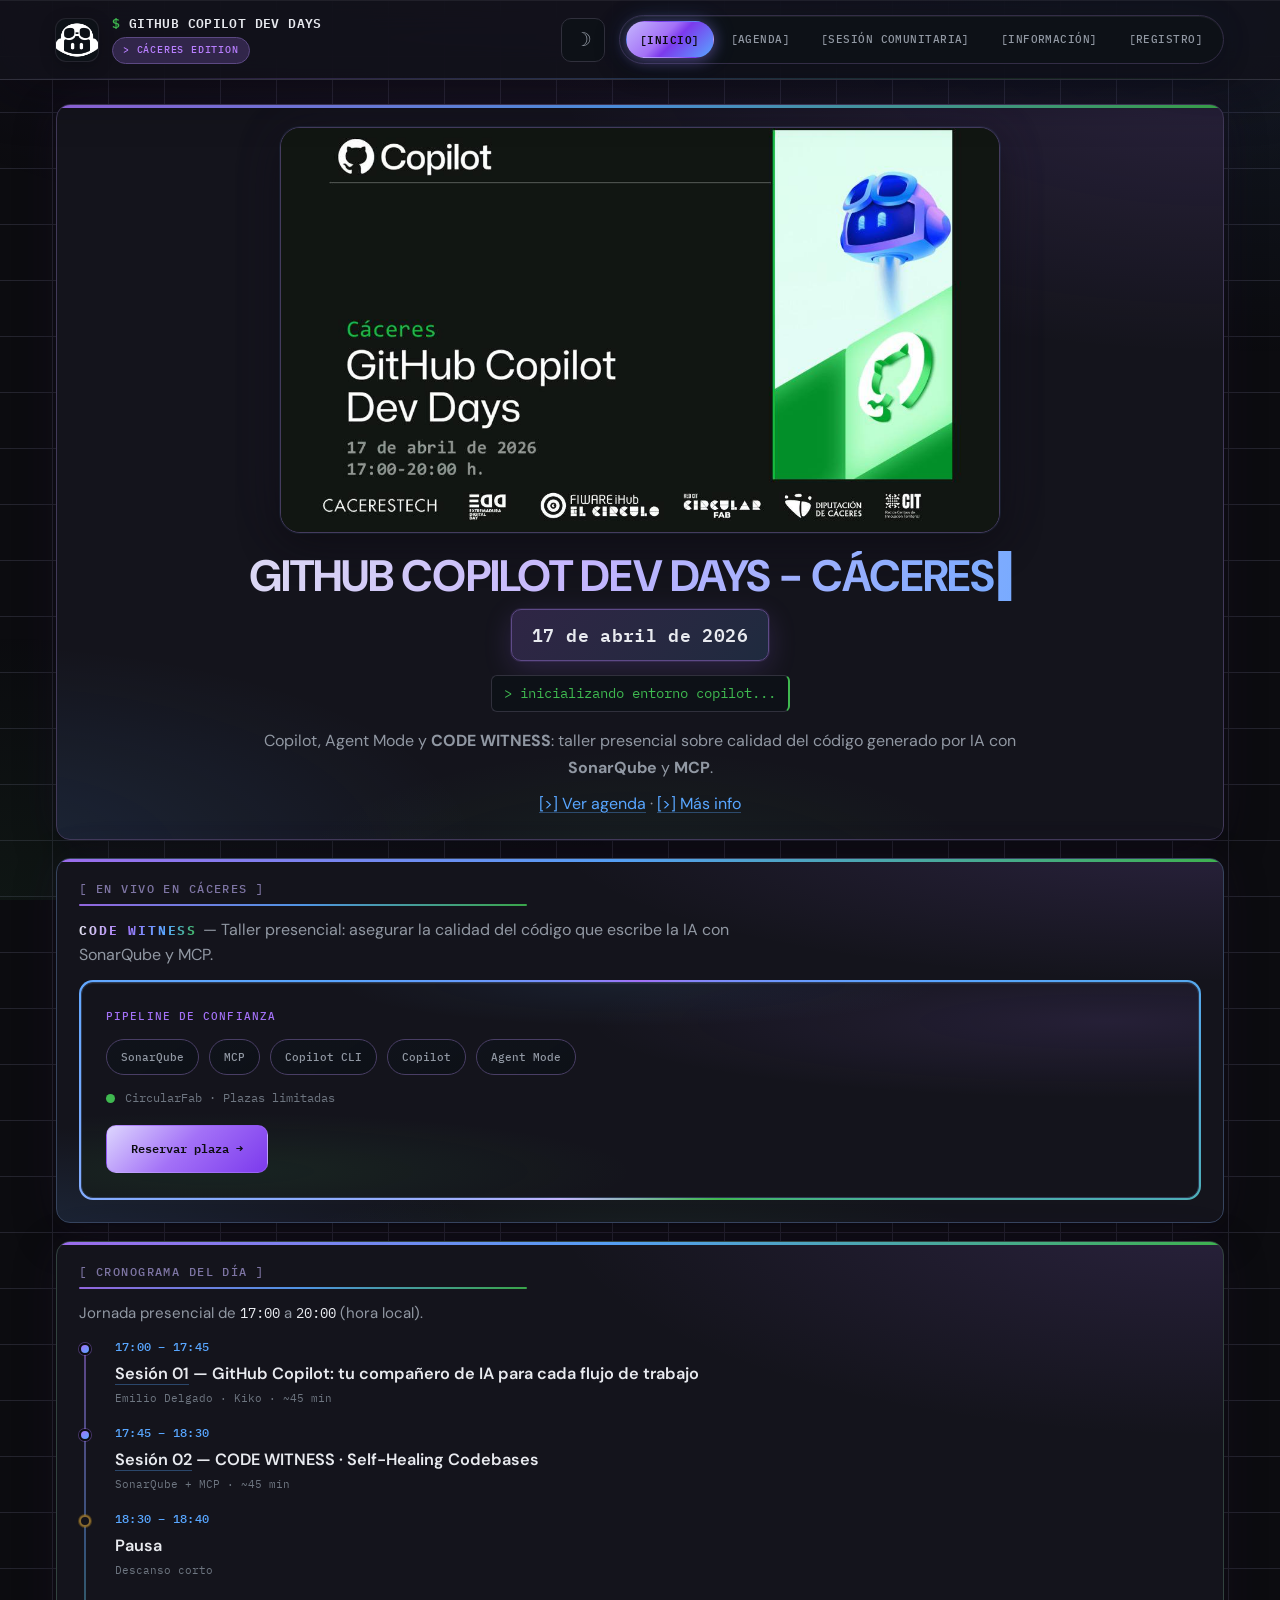
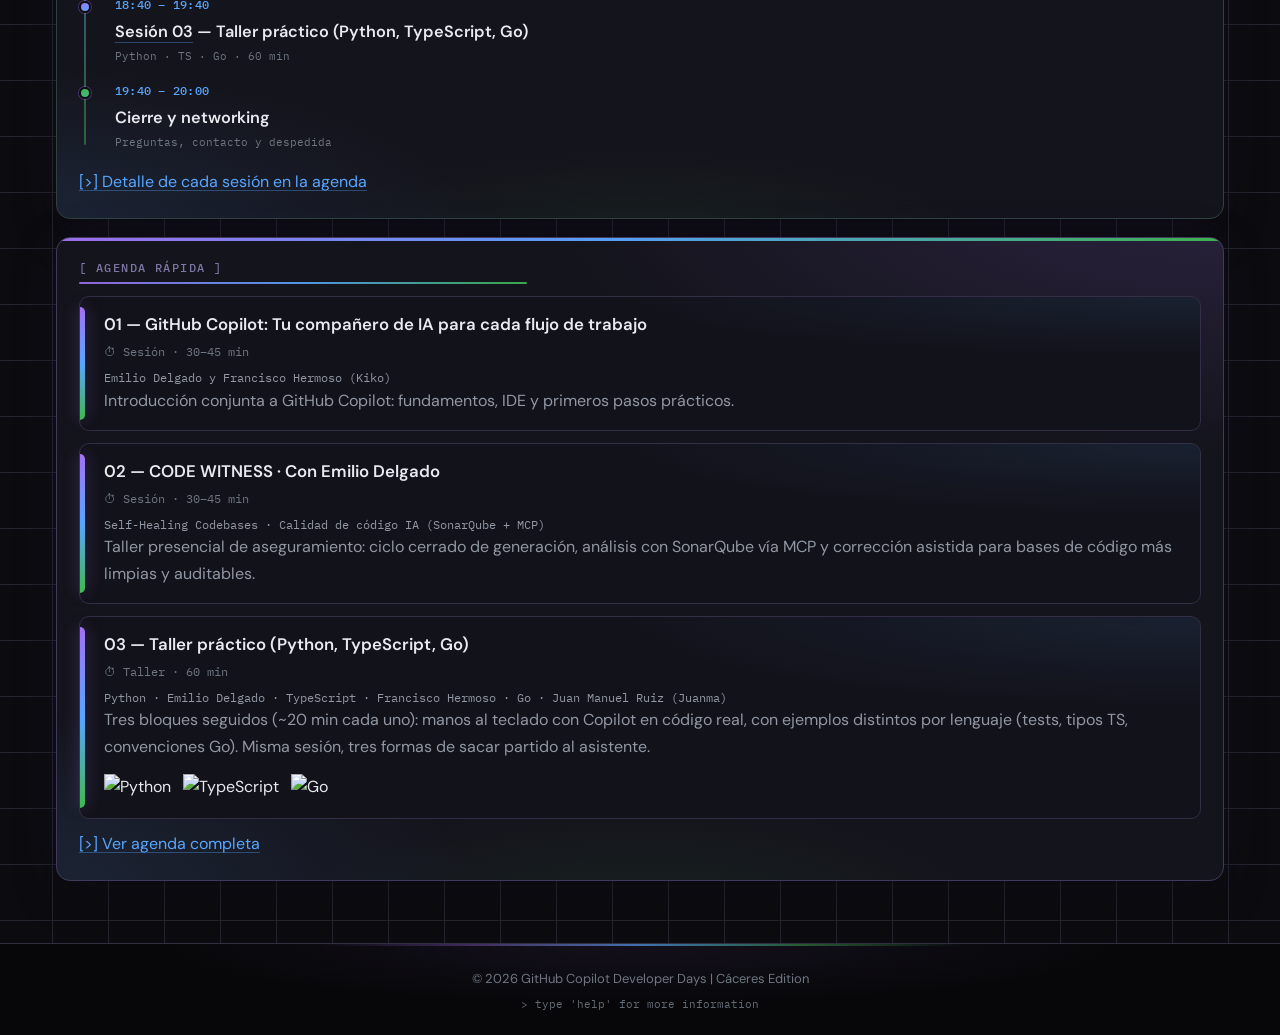
==== commit 867b380f: "feat: update session details and enhance event timeline - Changed session 03 details to reflect the " ====
--- a/index.html
+++ b/index.html
@@ -80,7 +80,7 @@
       <p class="timeline-intro">
         Jornada presencial de
         <time datetime="2026-04-17T17:00">17:00</time> a
-        <time datetime="2026-04-17T20:30">20:30</time> (hora local).
+        <time datetime="2026-04-17T20:00">20:00</time> (hora local).
       </p>
       <ol class="event-timeline">
         <li class="timeline-item">
@@ -107,7 +107,7 @@
         </li>
         <li class="timeline-item timeline-item--break">
           <span class="timeline-time">
-            <time datetime="2026-04-17T18:30">18:30</time> – <time datetime="2026-04-17T18:45">18:45</time>
+            <time datetime="2026-04-17T18:30">18:30</time> – <time datetime="2026-04-17T18:40">18:40</time>
           </span>
           <div class="timeline-body">
             <span class="timeline-title">Pausa</span>
@@ -116,18 +116,18 @@
         </li>
         <li class="timeline-item">
           <span class="timeline-time">
-            <time datetime="2026-04-17T18:45">18:45</time> – <time datetime="2026-04-17T19:45">19:45</time>
+            <time datetime="2026-04-17T18:40">18:40</time> – <time datetime="2026-04-17T19:40">19:40</time>
           </span>
           <div class="timeline-body">
             <span class="timeline-title">
-              <a href="pages/session-03.html">Sesión 03</a> — Taller práctico (Python, TypeScript, Ruby)
+              <a href="pages/session-03.html">Sesión 03</a> — Taller práctico (Python, TypeScript, Go)
             </span>
-            <span class="timeline-meta">Python · TS · Ruby · 60 min</span>
+            <span class="timeline-meta">Python · TS · Go · 60 min</span>
           </div>
         </li>
         <li class="timeline-item timeline-item--end">
           <span class="timeline-time">
-            <time datetime="2026-04-17T19:45">19:45</time> – <time datetime="2026-04-17T20:30">20:30</time>
+            <time datetime="2026-04-17T19:40">19:40</time> – <time datetime="2026-04-17T20:00">20:00</time>
           </span>
           <div class="timeline-body">
             <span class="timeline-title">Cierre y networking</span>
@@ -158,14 +158,37 @@
         </p>
       </div>
       <div class="session" style="margin-top: 12px;">
-        <div class="session-title">03 — Taller práctico (Python, TypeScript, Ruby)</div>
+        <div class="session-title">03 — Taller práctico (Python, TypeScript, Go)</div>
         <div class="session-time">⏱ Taller · 60 min</div>
-        <div class="session-type">Python · Emilio Delgado · TypeScript · Francisco Hermoso · Ruby · Dani</div>
+        <div class="session-type">Python · Emilio Delgado · TypeScript · Francisco Hermoso · Go · Juan Manuel Ruiz (Juanma)</div>
         <p>
           Tres bloques seguidos (~20 min cada uno): manos al teclado con Copilot en código real, con ejemplos
-          distintos por lenguaje (tests, tipos TS, estilo Ruby). Misma sesión, tres formas de sacar partido al
+          distintos por lenguaje (tests, tipos TS, convenciones Go). Misma sesión, tres formas de sacar partido al
           asistente.
         </p>
+        <div class="lang-badges" role="group" aria-label="Lenguajes del taller (sesión 03)">
+          <img
+            src="https://img.shields.io/badge/Python-3776AB?style=for-the-badge&logo=python&logoColor=white"
+            alt="Python"
+            height="28"
+            loading="lazy"
+            decoding="async"
+          >
+          <img
+            src="https://img.shields.io/badge/TypeScript-3178C6?style=for-the-badge&logo=typescript&logoColor=white"
+            alt="TypeScript"
+            height="28"
+            loading="lazy"
+            decoding="async"
+          >
+          <img
+            src="https://img.shields.io/badge/Go-00ADD8?style=for-the-badge&logo=go&logoColor=white"
+            alt="Go"
+            height="28"
+            loading="lazy"
+            decoding="async"
+          >
+        </div>
       </div>
       <p style="margin-top: 12px;">
         <a href="pages/agenda.html">[&gt;] Ver agenda completa</a>
--- a/css/style.css
+++ b/css/style.css
@@ -1200,18 +1200,58 @@
   }
 }
 
+/* Franja de sesiones / rol: chips independientes (flex-wrap) */
 .speaker-role {
-  display: inline-block;
-  font-family: var(--font-mono);
-  font-size: 10px;
-  font-weight: 500;
-  letter-spacing: 0.08em;
+  display: flex;
+  flex-wrap: wrap;
+  gap: 6px 8px;
+  align-items: center;
+  margin: 0 0 12px;
+  max-width: 100%;
+}
+
+.speaker-role-chip {
+  display: inline-flex;
+  align-items: center;
+  justify-content: center;
+  font-family: var(--font-sans);
+  font-size: 0.6875rem;
+  font-weight: 600;
+  letter-spacing: 0.06em;
   text-transform: uppercase;
-  color: var(--accent);
-  background: var(--accent-muted);
+  line-height: 1.25;
+  color: color-mix(in srgb, var(--accent) 88%, var(--text));
+  background: linear-gradient(
+    145deg,
+    color-mix(in srgb, var(--accent) 16%, transparent) 0%,
+    color-mix(in srgb, var(--blue) 8%, transparent) 100%
+  );
+  border: 1px solid color-mix(in srgb, var(--accent) 28%, var(--border-default));
   border-radius: 999px;
-  padding: 4px 10px;
-  margin-bottom: 10px;
+  padding: 6px 12px;
+  box-shadow:
+    inset 0 1px 0 color-mix(in srgb, #fff 14%, transparent),
+    0 1px 2px rgba(0, 0, 0, 0.12);
+  transition:
+    border-color 0.2s var(--ease),
+    box-shadow 0.2s var(--ease),
+    transform 0.2s var(--ease);
+}
+
+html.theme-light .speaker-role-chip {
+  color: color-mix(in srgb, var(--accent) 75%, var(--text));
+  box-shadow:
+    inset 0 1px 0 color-mix(in srgb, #fff 55%, transparent),
+    0 1px 2px rgba(31, 35, 40, 0.06);
+}
+
+@media (hover: hover) and (pointer: fine) {
+  .speaker-card:hover .speaker-role-chip {
+    border-color: color-mix(in srgb, var(--blue) 35%, var(--border-default));
+    box-shadow:
+      inset 0 1px 0 color-mix(in srgb, #fff 16%, transparent),
+      0 2px 8px color-mix(in srgb, var(--accent) 12%, transparent);
+  }
 }
 
 .speaker-name {
@@ -1246,6 +1286,23 @@
   font-weight: 500;
   overflow-wrap: anywhere;
   word-break: break-word;
+}
+
+/* Badges de lenguajes (Shields.io) */
+.lang-badges {
+  display: flex;
+  flex-wrap: wrap;
+  gap: 10px 12px;
+  align-items: center;
+  margin: 14px 0 0;
+  padding: 0;
+}
+
+.lang-badges img {
+  height: 28px;
+  width: auto;
+  display: block;
+  vertical-align: middle;
 }
 
 footer {
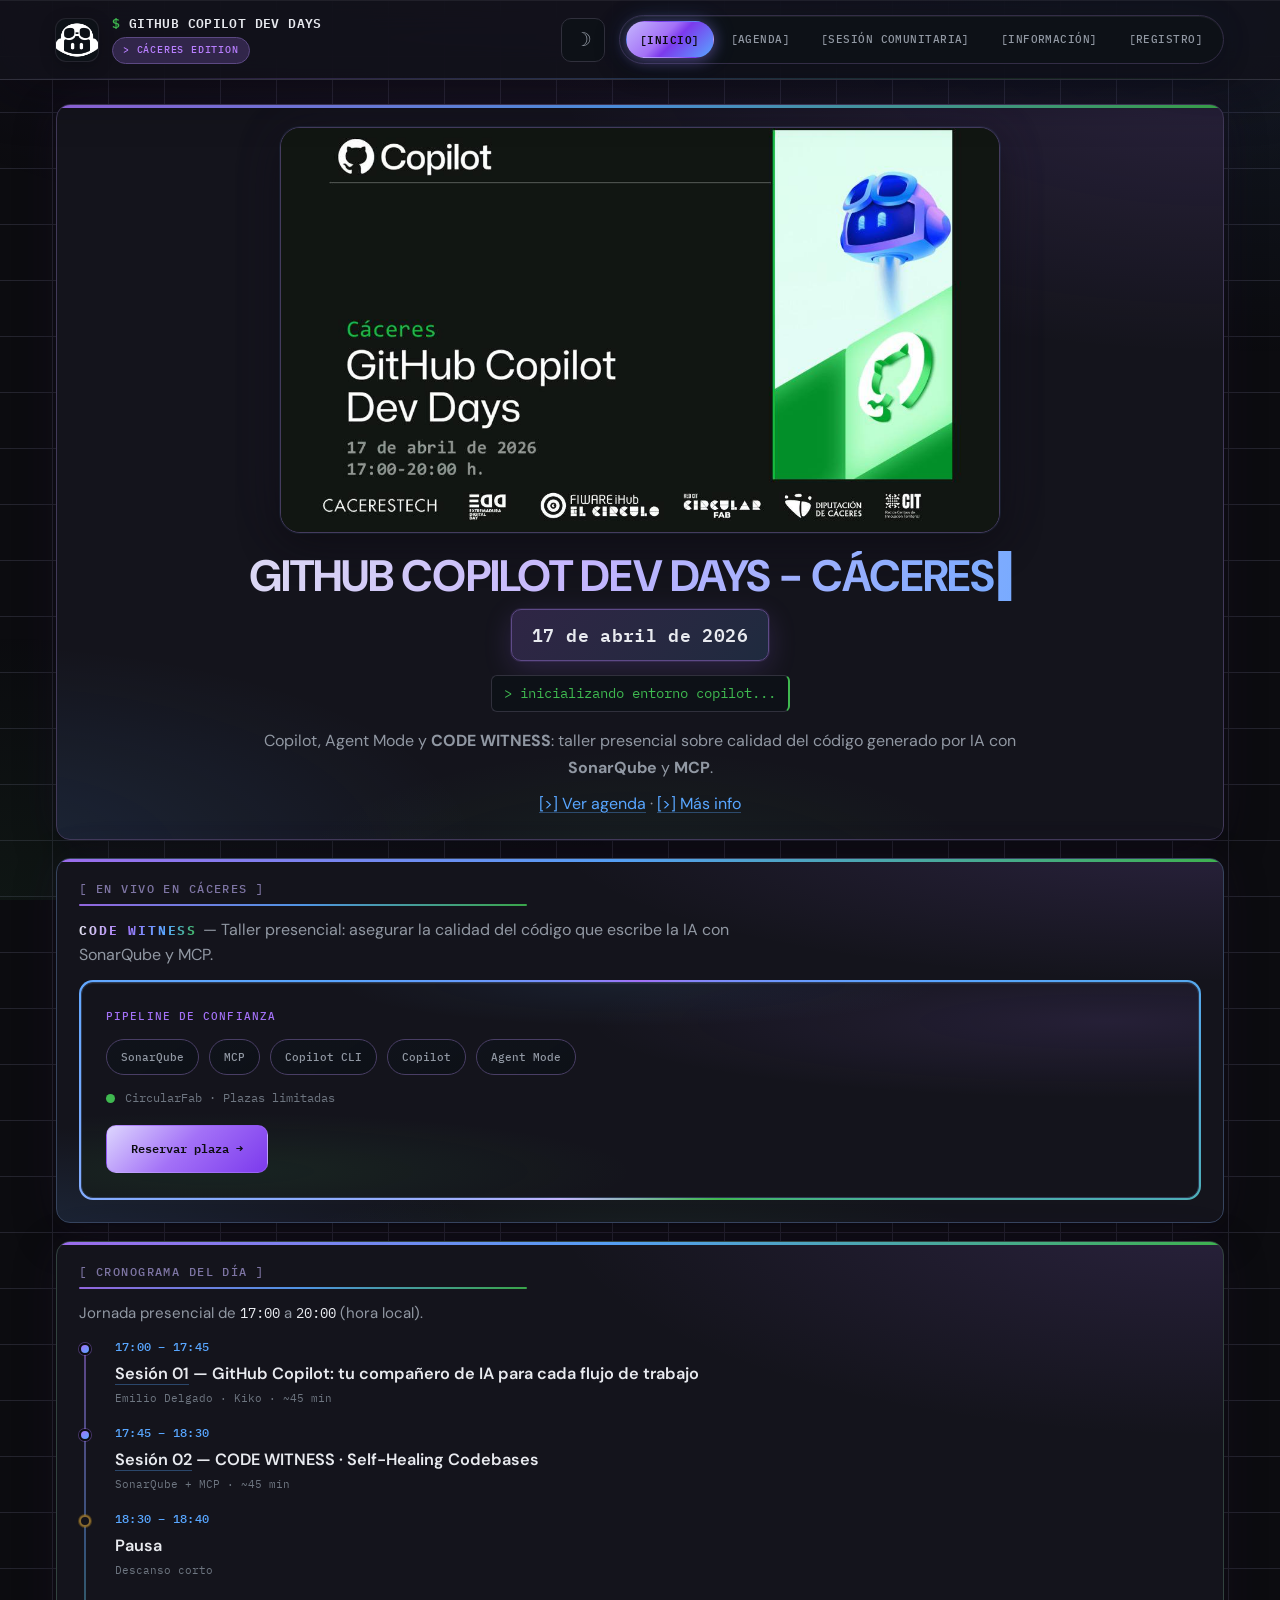
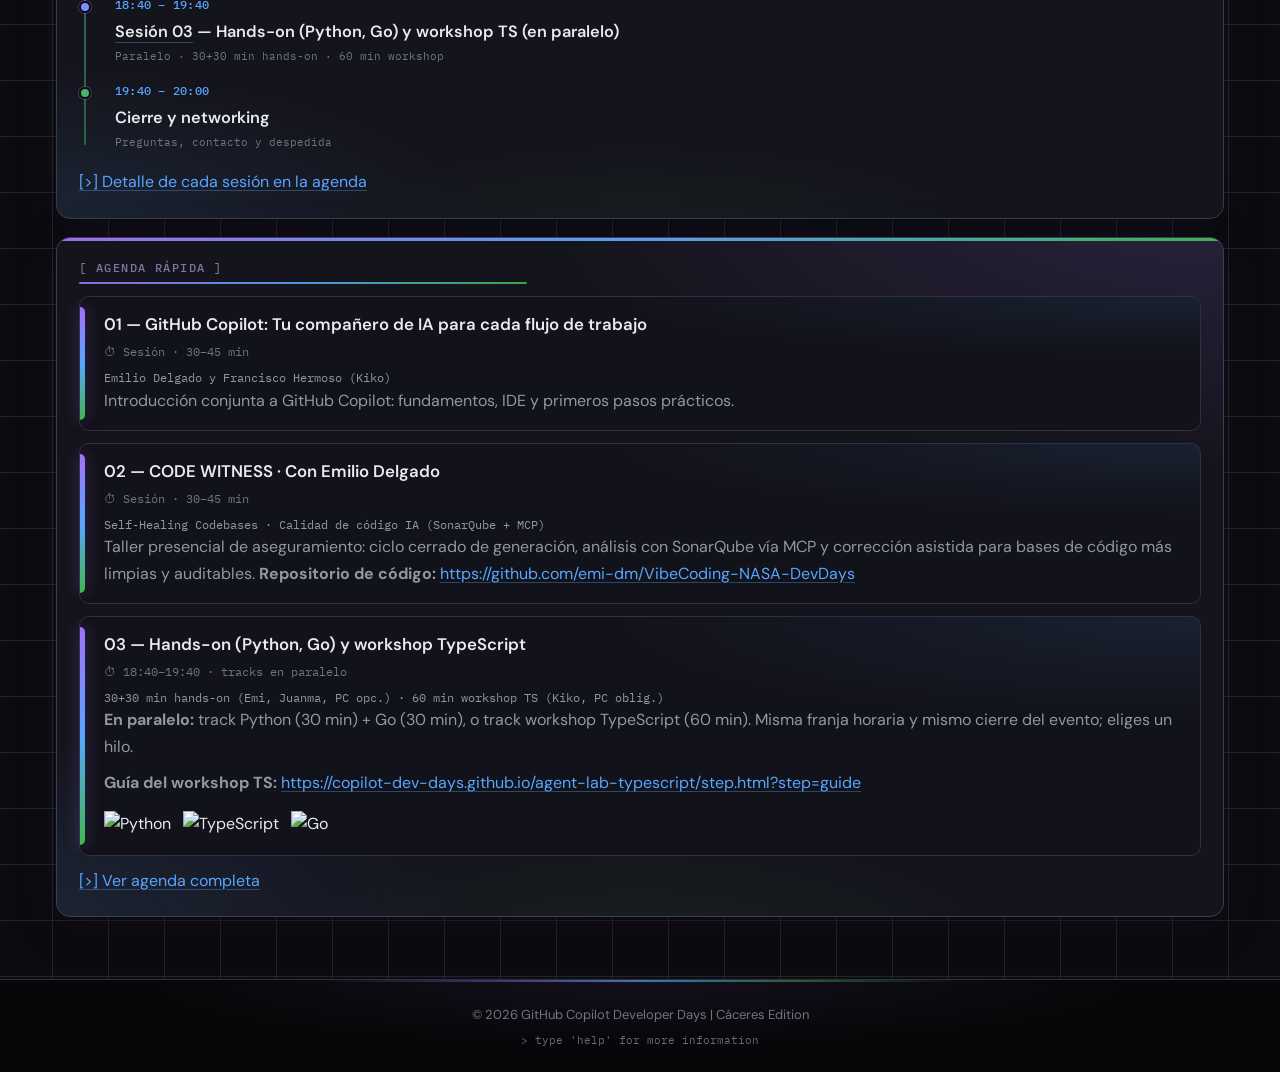
==== commit 564ec878: "Web: sesión 03 en paralelo, repos y guía Agent Lab TypeScript Made-with: Cursor" ====
--- a/index.html
+++ b/index.html
@@ -120,9 +120,9 @@
           </span>
           <div class="timeline-body">
             <span class="timeline-title">
-              <a href="pages/session-03.html">Sesión 03</a> — Taller práctico (Python, TypeScript, Go)
+              <a href="pages/session-03.html">Sesión 03</a> — Hands-on (Python, Go) y workshop TS (en paralelo)
             </span>
-            <span class="timeline-meta">Python · TS · Go · 60 min</span>
+            <span class="timeline-meta">Paralelo · 30+30 min hands-on · 60 min workshop</span>
           </div>
         </li>
         <li class="timeline-item timeline-item--end">
@@ -155,18 +155,23 @@
         <p>
           Taller presencial de aseguramiento: ciclo cerrado de generación, análisis con SonarQube vía MCP y
           corrección asistida para bases de código más limpias y auditables.
+          <strong>Repositorio de código:</strong>
+          <a href="https://github.com/emi-dm/VibeCoding-NASA-DevDays" target="_blank" rel="noopener noreferrer">https://github.com/emi-dm/VibeCoding-NASA-DevDays</a>
         </p>
       </div>
       <div class="session" style="margin-top: 12px;">
-        <div class="session-title">03 — Taller práctico (Python, TypeScript, Go)</div>
-        <div class="session-time">⏱ Taller · 60 min</div>
-        <div class="session-type">Python · Emilio Delgado · TypeScript · Francisco Hermoso · Go · Juan Manuel Ruiz (Juanma)</div>
+        <div class="session-title">03 — Hands-on (Python, Go) y workshop TypeScript</div>
+        <div class="session-time">⏱ 18:40–19:40 · tracks en paralelo</div>
+        <div class="session-type">30+30 min hands-on (Emi, Juanma, PC opc.) · 60 min workshop TS (Kiko, PC oblig.)</div>
         <p>
-          Tres bloques seguidos (~20 min cada uno): manos al teclado con Copilot en código real, con ejemplos
-          distintos por lenguaje (tests, tipos TS, convenciones Go). Misma sesión, tres formas de sacar partido al
-          asistente.
+          <strong>En paralelo:</strong> track Python (30 min) + Go (30 min), o track workshop TypeScript (60 min).
+          Misma franja horaria y mismo cierre del evento; eliges un hilo.
         </p>
-        <div class="lang-badges" role="group" aria-label="Lenguajes del taller (sesión 03)">
+        <p>
+          <strong>Guía del workshop TS:</strong>
+          <a href="https://copilot-dev-days.github.io/agent-lab-typescript/step.html?step=guide" target="_blank" rel="noopener noreferrer">https://copilot-dev-days.github.io/agent-lab-typescript/step.html?step=guide</a>
+        </p>
+        <div class="lang-badges" role="group" aria-label="Tecnologías de la sesión 03">
           <img
             src="https://img.shields.io/badge/Python-3776AB?style=for-the-badge&logo=python&logoColor=white"
             alt="Python"
